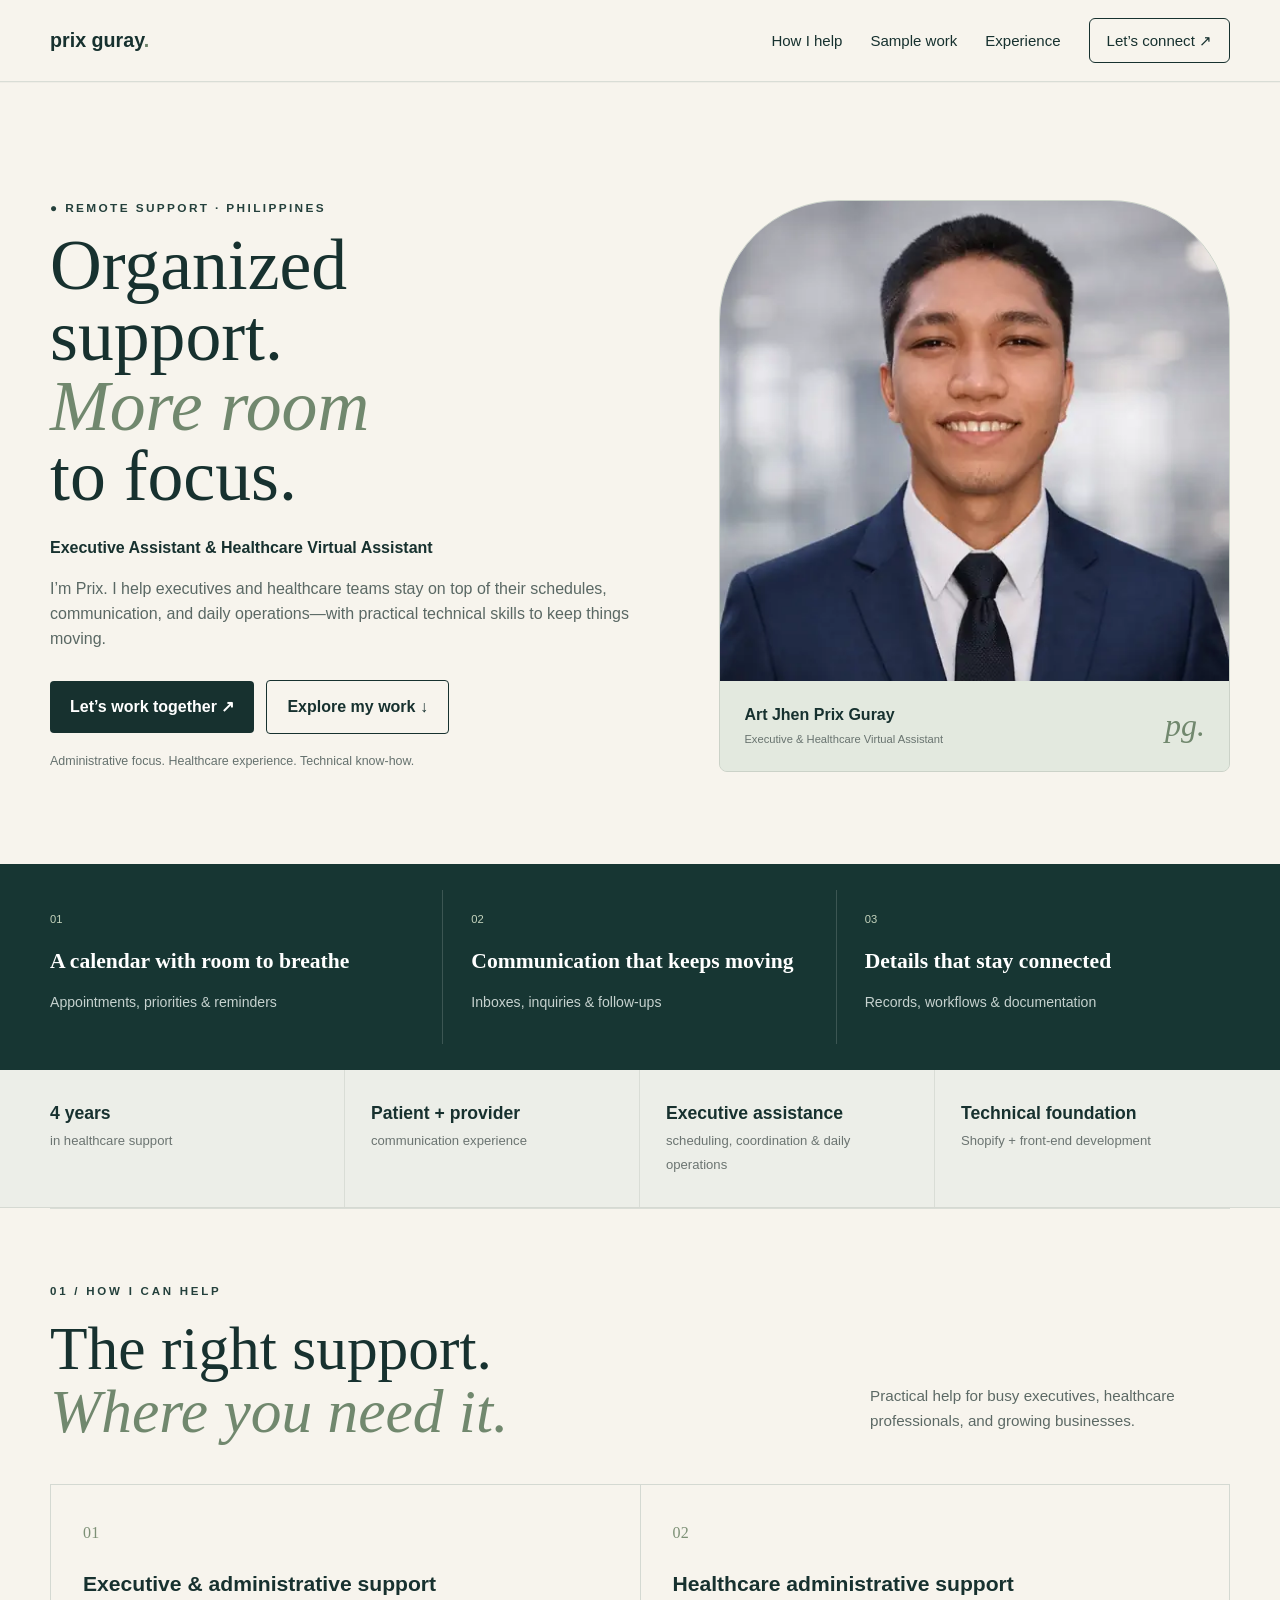
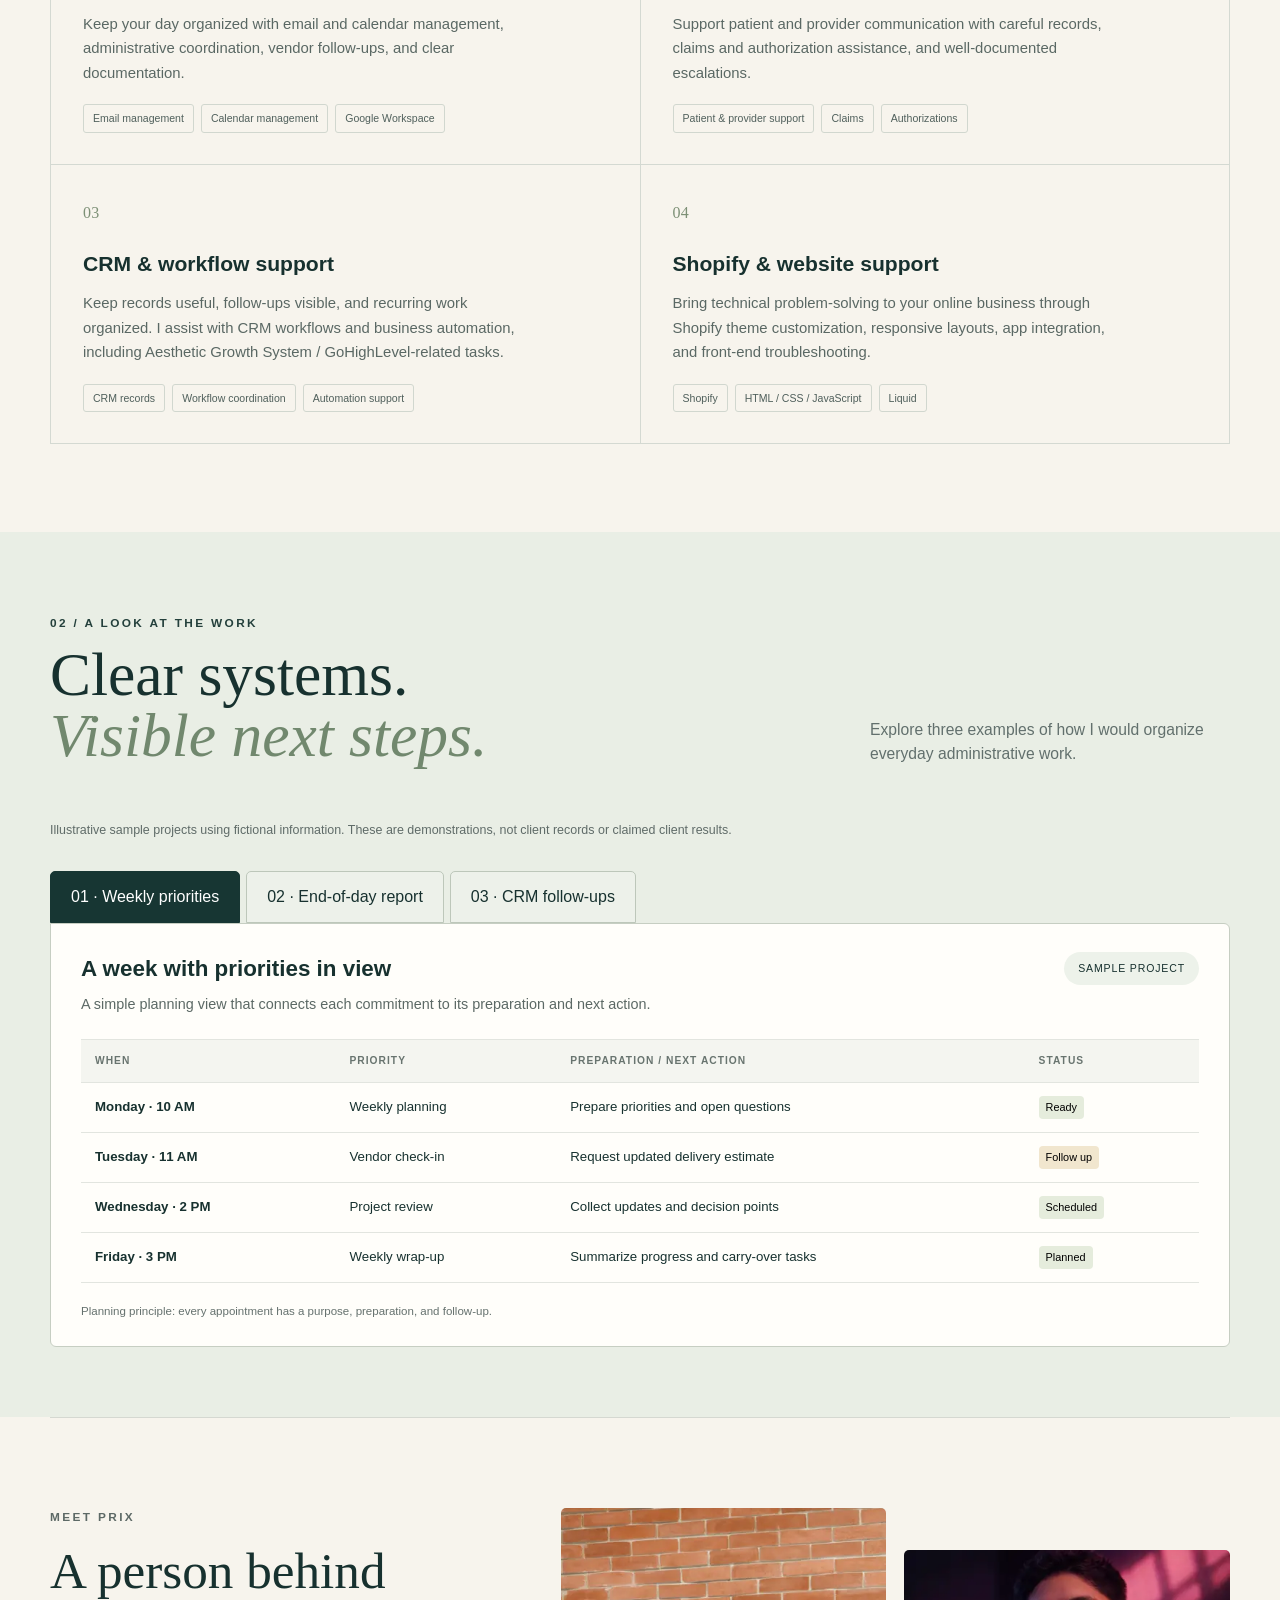
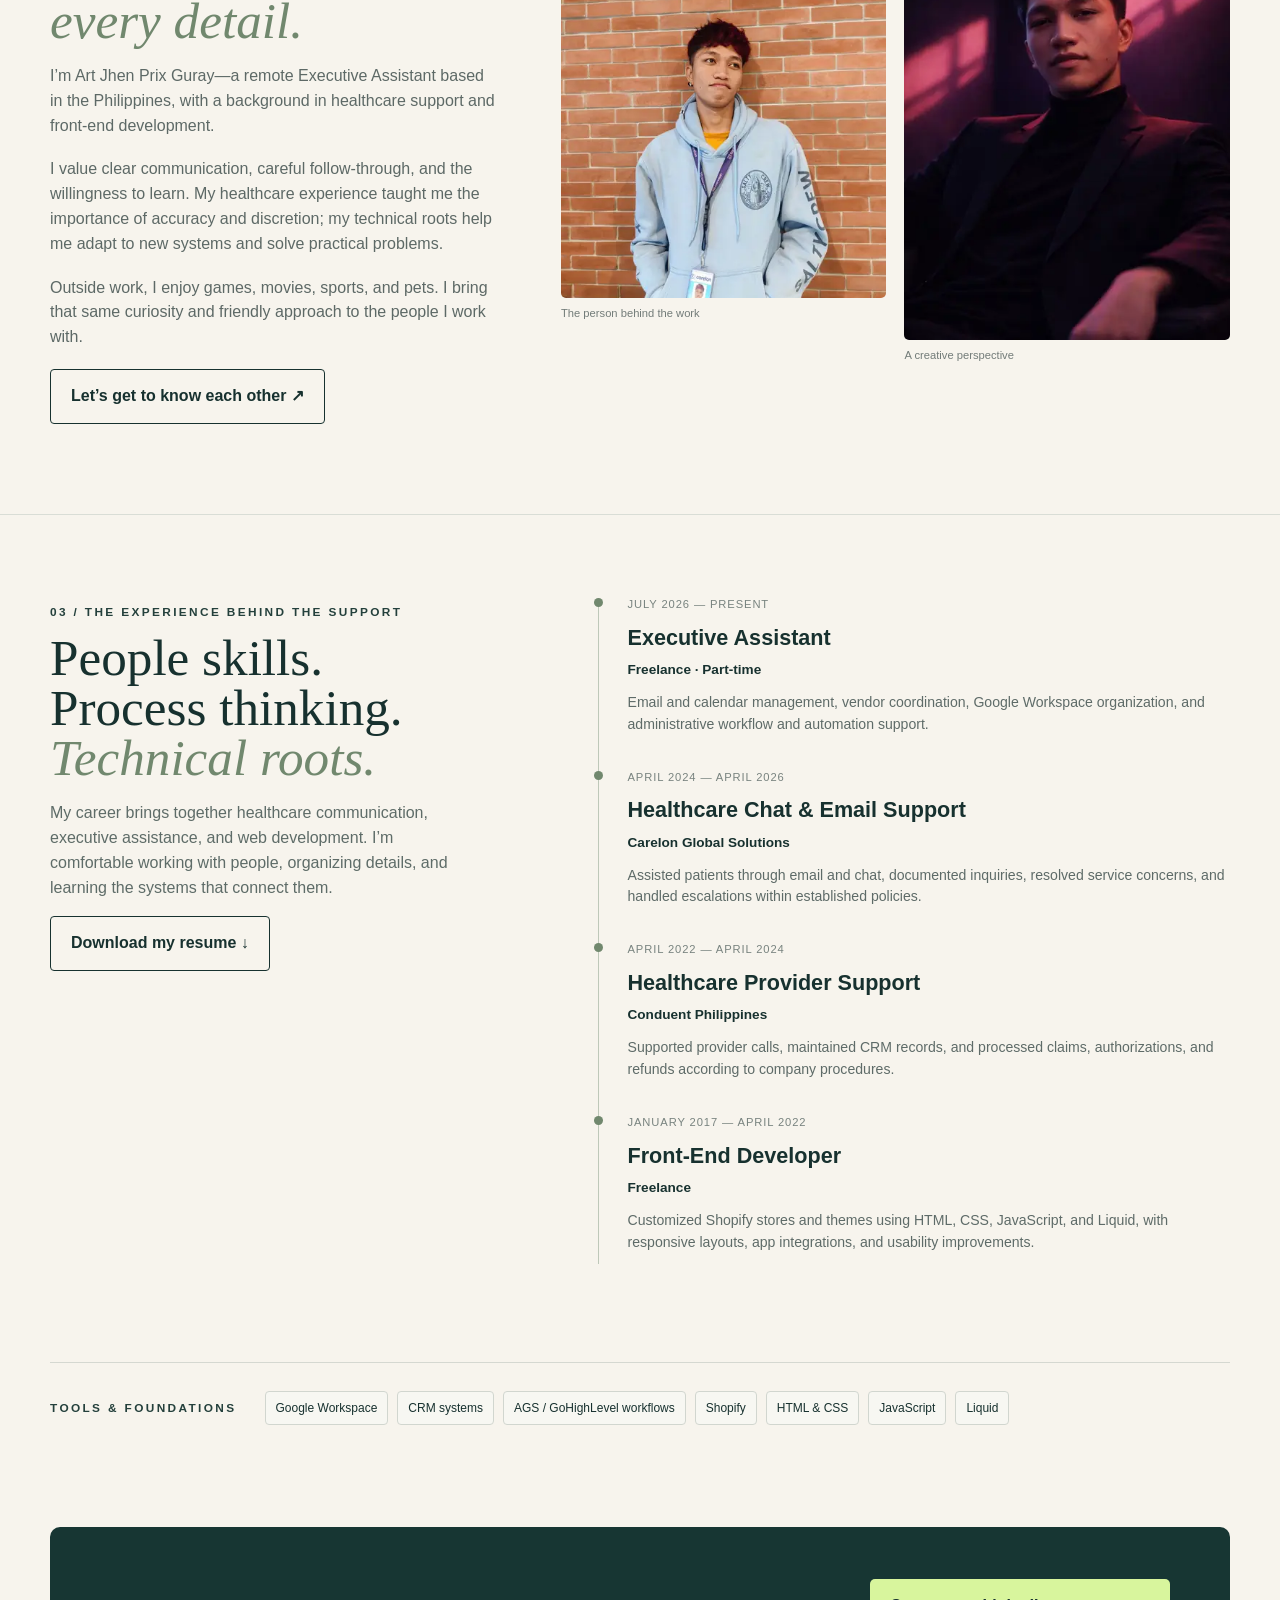
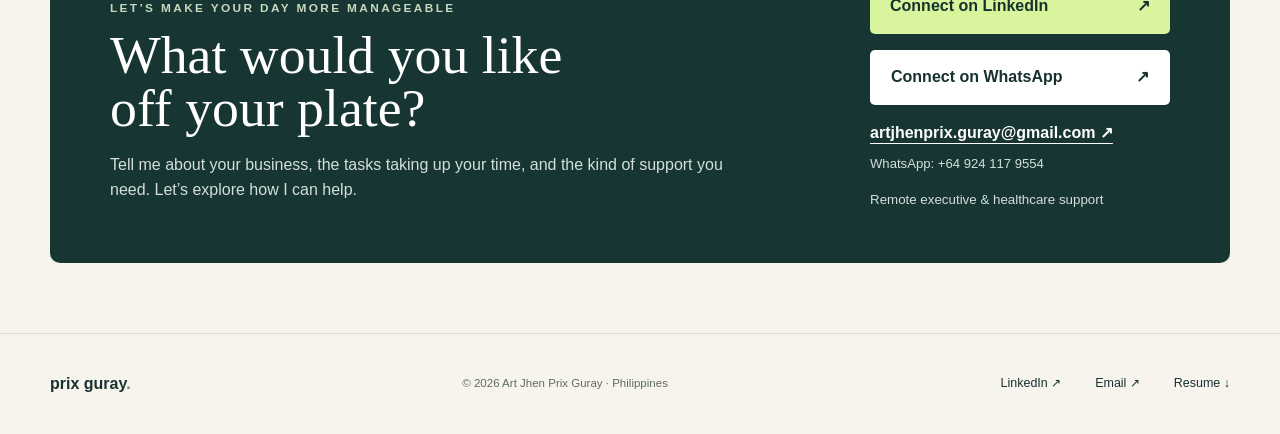
==== index.html @ cdbf48dc "Add WhatsApp contact option" ====
<!doctype html>
<html lang="en">
<head>
<meta charset="utf-8">
<meta name="viewport" content="width=device-width,initial-scale=1">
<title>Art Jhen Prix Guray | Executive Assistant & Healthcare Virtual Assistant</title>
<meta name="description" content="Portfolio of Art Jhen Prix Guray, Executive Assistant and Healthcare Virtual Assistant specializing in administrative support, healthcare operations, CRM workflows, Shopify, and technical support.">
<meta name="keywords" content="Executive Assistant, Healthcare Virtual Assistant, Administrative Support, Healthcare Support, CRM, GoHighLevel, Shopify, Remote Assistant, Philippines">
<meta name="author" content="Art Jhen Prix Guray">
<link rel="icon" type="image/svg+xml" href="favicon.svg">
<link rel="stylesheet" href="styles.css">
</head>
<body>
<header class="site-header">
  <a class="brand" href="#top">prix guray<span>.</span></a>
  <nav>
    <a href="#services">How I help</a>
    <a href="#work">Sample work</a>
    <a href="#experience">Experience</a>
    <a class="nav-cta" href="#contact">Let’s connect ↗</a>
  </nav>
</header>

<main>
<section class="hero page-shell" id="top">
  <div class="hero-copy">
    <p class="eyebrow">● REMOTE SUPPORT · PHILIPPINES</p>
    <h1>Organized<br>support.<br><em>More room</em><br>to focus.</h1>
    <p class="role">Executive Assistant &amp; Healthcare Virtual Assistant</p>
    <p class="lead">I’m Prix. I help executives and healthcare teams stay on top of their schedules, communication, and daily operations—with practical technical skills to keep things moving.</p>
    <div class="actions">
      <a class="button dark" href="mailto:artjhenprix.guray@gmail.com">Let’s work together ↗</a>
      <a class="button outline-dark" href="#work">Explore my work ↓</a>
    </div>
    <p class="hero-note">Administrative focus. Healthcare experience. Technical know-how.</p>
  </div>
  <div class="hero-visual">
    <div class="hero-card">
      <img src="assets/profile-photo.webp?v=3" alt="Professional portrait of Art Jhen Prix Guray">
      <div class="hero-card-footer">
        <div><strong>Art Jhen Prix Guray</strong><small>Executive &amp; Healthcare Virtual Assistant</small></div>
        <b>pg.</b>
      </div>
    </div>
  </div>
</section>

<section class="promise-wrap">
  <div class="promise-row page-shell compact-shell">
    <article><span>01</span><h2>A calendar with room to breathe</h2><p>Appointments, priorities &amp; reminders</p></article>
    <article><span>02</span><h2>Communication that keeps moving</h2><p>Inboxes, inquiries &amp; follow-ups</p></article>
    <article><span>03</span><h2>Details that stay connected</h2><p>Records, workflows &amp; documentation</p></article>
  </div>
</section>

<section class="stats-wrap">
  <div class="stats page-shell compact-shell">
    <div><strong>4 years</strong><span>in healthcare support</span></div>
    <div><strong>Patient + provider</strong><span>communication experience</span></div>
    <div><strong>Executive assistance</strong><span>scheduling, coordination &amp; daily operations</span></div>
    <div><strong>Technical foundation</strong><span>Shopify + front-end development</span></div>
  </div>
</section>

<section class="section page-shell" id="services">
  <div class="section-heading"><p>01 / HOW I CAN HELP</p><h2>The right support.<br><em>Where you need it.</em></h2><p>Practical help for busy executives, healthcare professionals, and growing businesses.</p></div>
  <div class="service-grid">
    <article><b>01</b><h3>Executive &amp; administrative support</h3><p>Keep your day organized with email and calendar management, administrative coordination, vendor follow-ups, and clear documentation.</p><div class="chips"><span>Email management</span><span>Calendar management</span><span>Google Workspace</span></div></article>
    <article><b>02</b><h3>Healthcare administrative support</h3><p>Support patient and provider communication with careful records, claims and authorization assistance, and well-documented escalations.</p><div class="chips"><span>Patient &amp; provider support</span><span>Claims</span><span>Authorizations</span></div></article>
    <article><b>03</b><h3>CRM &amp; workflow support</h3><p>Keep records useful, follow-ups visible, and recurring work organized. I assist with CRM workflows and business automation, including Aesthetic Growth System / GoHighLevel-related tasks.</p><div class="chips"><span>CRM records</span><span>Workflow coordination</span><span>Automation support</span></div></article>
    <article><b>04</b><h3>Shopify &amp; website support</h3><p>Bring technical problem-solving to your online business through Shopify theme customization, responsive layouts, app integration, and front-end troubleshooting.</p><div class="chips"><span>Shopify</span><span>HTML / CSS / JavaScript</span><span>Liquid</span></div></article>
  </div>
</section>

<section class="work-wrap" id="work">
  <div class="section work-section page-shell">
    <div class="work-intro">
      <div class="section-heading work-heading"><p>02 / A LOOK AT THE WORK</p><h2>Clear systems.<br><em>Visible next steps.</em></h2></div>
      <p class="work-sidecopy">Explore three examples of how I would organize everyday administrative work.</p>
    </div>
    <p class="sample-disclaimer">Illustrative sample projects using fictional information. These are demonstrations, not client records or claimed client results.</p>

    <div class="work-tabs" role="tablist" aria-label="Sample work examples">
      <button class="work-tab active" role="tab" aria-selected="true" aria-controls="panel-weekly" id="tab-weekly" data-tab="weekly">01 · Weekly priorities</button>
      <button class="work-tab" role="tab" aria-selected="false" aria-controls="panel-eod" id="tab-eod" data-tab="eod">02 · End-of-day report</button>
      <button class="work-tab" role="tab" aria-selected="false" aria-controls="panel-crm" id="tab-crm" data-tab="crm">03 · CRM follow-ups</button>
    </div>

    <div class="work-panels">
      <article class="work-panel active" id="panel-weekly" role="tabpanel" aria-labelledby="tab-weekly" data-panel="weekly">
        <div class="panel-head"><div><h3>A week with priorities in view</h3><p>A simple planning view that connects each commitment to its preparation and next action.</p></div><span class="sample-badge">SAMPLE PROJECT</span></div>
        <div class="data-table">
          <div class="data-row data-head"><span>WHEN</span><span>PRIORITY</span><span>PREPARATION / NEXT ACTION</span><span>STATUS</span></div>
          <div class="data-row"><span><strong>Monday · 10 AM</strong></span><span>Weekly planning</span><span>Prepare priorities and open questions</span><span><mark class="status green">Ready</mark></span></div>
          <div class="data-row"><span><strong>Tuesday · 11 AM</strong></span><span>Vendor check-in</span><span>Request updated delivery estimate</span><span><mark class="status sand">Follow up</mark></span></div>
          <div class="data-row"><span><strong>Wednesday · 2 PM</strong></span><span>Project review</span><span>Collect updates and decision points</span><span><mark class="status green">Scheduled</mark></span></div>
          <div class="data-row"><span><strong>Friday · 3 PM</strong></span><span>Weekly wrap-up</span><span>Summarize progress and carry-over tasks</span><span><mark class="status green">Planned</mark></span></div>
        </div>
        <p class="principle">Planning principle: every appointment has a purpose, preparation, and follow-up.</p>
      </article>

      <article class="work-panel" id="panel-eod" role="tabpanel" aria-labelledby="tab-eod" data-panel="eod" hidden>
        <div class="panel-head"><div><h3>An update you can act on</h3><p>A concise daily report that separates completed work, blockers, and next priorities.</p></div><span class="sample-badge">SAMPLE PROJECT</span></div>
        <div class="eod-grid">
          <div><h4>Completed today</h4><p>Organized the shared inbox.<br>Updated meeting notes.<br>Confirmed tomorrow’s calendar.</p></div>
          <div><h4>Needs your input</h4><p>Vendor quote is ready for review. Please confirm whether to proceed before I schedule the next step.</p></div>
          <div><h4>Next work session</h4><p>Follow up on pending replies.<br>Update the task tracker.<br>Prepare the weekly summary.</p></div>
        </div>
        <p class="principle">Reporting principle: make the decision needed easy to find.</p>
      </article>

      <article class="work-panel" id="panel-crm" role="tabpanel" aria-labelledby="tab-crm" data-panel="crm" hidden>
        <div class="panel-head"><div><h3>Every lead has a next action</h3><p>A platform-neutral CRM example showing how stages and due dates make follow-ups easier to manage.</p></div><span class="sample-badge">SAMPLE PROJECT</span></div>
        <div class="data-table crm-table">
          <div class="data-row data-head"><span>FICTIONAL LEAD</span><span>STAGE</span><span>NEXT ACTION</span><span>DUE</span></div>
          <div class="data-row"><span><strong>Example business A</strong></span><span>New inquiry</span><span>Review request and prepare a reply</span><span>Today</span></div>
          <div class="data-row"><span><strong>Example business B</strong></span><span>Awaiting response</span><span>Send an approved follow-up</span><span>Tomorrow</span></div>
          <div class="data-row"><span><strong>Example business C</strong></span><span>Meeting booked</span><span>Confirm details and prepare notes</span><span>Before meeting</span></div>
          <div class="data-row"><span><strong>Example business D</strong></span><span>Closed</span><span>Record outcome and close task</span><span>Complete</span></div>
        </div>
        <p class="principle">Workflow principle: track a stage, a next action, and a due date.</p>
      </article>
    </div>
  </div>
</section>

<section class="section meet-prix page-shell" id="about">
  <div class="meet-copy">
    <p class="eyebrow">MEET PRIX</p>
    <h2>A person behind<br><em>every detail.</em></h2>
    <p>I’m Art Jhen Prix Guray—a remote Executive Assistant based in the Philippines, with a background in healthcare support and front-end development.</p>
    <p>I value clear communication, careful follow-through, and the willingness to learn. My healthcare experience taught me the importance of accuracy and discretion; my technical roots help me adapt to new systems and solve practical problems.</p>
    <p>Outside work, I enjoy games, movies, sports, and pets. I bring that same curiosity and friendly approach to the people I work with.</p>
    <a class="button outline-dark" href="#contact">Let’s get to know each other ↗</a>
  </div>
  <div class="meet-gallery">
    <figure class="meet-photo meet-photo-a"><img src="assets/meet-casual.webp?v=3" alt="Art Jhen Prix Guray in a light blue hoodie by a brick wall"><figcaption>The person behind the work</figcaption></figure>
    <figure class="meet-photo meet-photo-b"><img src="assets/meet-dark.webp?v=3" alt="Art Jhen Prix Guray in a dark suit with dramatic lighting"><figcaption>A creative perspective</figcaption></figure>
  </div>
</section>

<section class="experience-wrap" id="experience">
  <div class="experience-layout page-shell">
    <div class="experience-intro">
      <p class="eyebrow">03 / THE EXPERIENCE BEHIND THE SUPPORT</p>
      <h2>People skills.<br>Process thinking.<br><em>Technical roots.</em></h2>
      <p>My career brings together healthcare communication, executive assistance, and web development. I’m comfortable working with people, organizing details, and learning the systems that connect them.</p>
      <a class="button outline-dark" href="resume.html">Download my resume ↓</a>
    </div>
    <div class="experience-timeline">
      <article><span class="timeline-dot"></span><time>JULY 2026 — PRESENT</time><h3>Executive Assistant</h3><b>Freelance · Part-time</b><p>Email and calendar management, vendor coordination, Google Workspace organization, and administrative workflow and automation support.</p></article>
      <article><span class="timeline-dot"></span><time>APRIL 2024 — APRIL 2026</time><h3>Healthcare Chat &amp; Email Support</h3><b>Carelon Global Solutions</b><p>Assisted patients through email and chat, documented inquiries, resolved service concerns, and handled escalations within established policies.</p></article>
      <article><span class="timeline-dot"></span><time>APRIL 2022 — APRIL 2024</time><h3>Healthcare Provider Support</h3><b>Conduent Philippines</b><p>Supported provider calls, maintained CRM records, and processed claims, authorizations, and refunds according to company procedures.</p></article>
      <article><span class="timeline-dot"></span><time>JANUARY 2017 — APRIL 2022</time><h3>Front-End Developer</h3><b>Freelance</b><p>Customized Shopify stores and themes using HTML, CSS, JavaScript, and Liquid, with responsive layouts, app integrations, and usability improvements.</p></article>
    </div>
    <div class="tool-strip">
      <p class="eyebrow">TOOLS &amp; FOUNDATIONS</p>
      <div class="tool-pills"><span>Google Workspace</span><span>CRM systems</span><span>AGS / GoHighLevel workflows</span><span>Shopify</span><span>HTML &amp; CSS</span><span>JavaScript</span><span>Liquid</span></div>
    </div>
  </div>
</section>

<section class="contact-section page-shell" id="contact">
  <div class="contact-card">
    <div class="contact-copy">
      <p class="eyebrow">LET’S MAKE YOUR DAY MORE MANAGEABLE</p>
      <h2>What would you like<br>off your plate?</h2>
      <p>Tell me about your business, the tasks taking up your time, and the kind of support you need. Let’s explore how I can help.</p>
    </div>
    <div class="contact-actions">
      <a class="linkedin-button" href="https://www.linkedin.com/in/prixguray/" target="_blank" rel="noopener">Connect on LinkedIn <span>↗</span></a>
      <a href="https://wa.me/649241179554?text=Hi%20Prix%2C%20I%20found%20your%20portfolio%20and%20would%20like%20to%20connect." target="_blank" rel="noopener" aria-label="Connect with Prix on WhatsApp" style="display:flex;justify-content:space-between;align-items:center;background:#fff;color:#17312f;text-decoration:none;padding:14px 20px;border:1px solid rgba(255,255,255,.72);border-radius:5px;font-weight:700;">Connect on WhatsApp <span>↗</span></a>
      <a class="contact-email" href="mailto:artjhenprix.guray@gmail.com">artjhenprix.guray@gmail.com ↗</a>
      <a href="https://wa.me/649241179554" target="_blank" rel="noopener" style="color:#d4dedb;text-decoration:none;font-size:.82rem;margin-top:-8px;">WhatsApp: +64 924 117 9554</a>
      <small>Remote executive &amp; healthcare support</small>
    </div>
  </div>
</section>
</main>

<footer class="footer-wrap">
  <div class="site-footer page-shell compact-shell">
    <a class="brand" href="#top">prix guray<span>.</span></a>
    <p>© 2026 Art Jhen Prix Guray · Philippines</p>
    <a href="https://www.linkedin.com/in/prixguray/" target="_blank" rel="noopener">LinkedIn ↗</a>
    <a href="mailto:artjhenprix.guray@gmail.com">Email ↗</a>
    <a href="resume.html">Resume ↓</a>
  </div>
</footer>

<script>
(function(){
  const tabs = document.querySelectorAll('.work-tab');
  const panels = document.querySelectorAll('.work-panel');
  tabs.forEach(tab => {
    tab.addEventListener('click', () => {
      const target = tab.dataset.tab;
      tabs.forEach(t => { t.classList.toggle('active', t === tab); t.setAttribute('aria-selected', t === tab ? 'true' : 'false'); });
      panels.forEach(panel => {
        const show = panel.dataset.panel === target;
        panel.classList.toggle('active', show);
        panel.hidden = !show;
      });
    });
  });
})();
</script>
</body>
</html>
---- styles.css ----
*{box-sizing:border-box}html{scroll-behavior:smooth}body{margin:0;font-family:Inter,Arial,sans-serif;color:#17312f;background:#f7f4ed;line-height:1.55}button,a{font:inherit}.page-shell{width:min(1180px,calc(100% - 48px));margin-inline:auto}.compact-shell{padding-inline:0}.site-header{position:sticky;top:0;z-index:20;display:flex;justify-content:space-between;align-items:center;width:100%;margin:0;padding:18px max(24px,calc((100% - 1180px)/2));background:rgba(247,244,237,.98);backdrop-filter:blur(10px);-webkit-backdrop-filter:blur(10px);border-bottom:1px solid #d9ddd6;box-shadow:0 1px 0 rgba(23,49,47,.03)}body:before{display:none!important;content:none!important}.brand{font-weight:800;font-size:1.23rem;text-decoration:none;color:#17312f}.brand span{color:#6c836a}.site-header nav{display:flex;gap:28px;align-items:center}.site-header nav a{color:#17312f;text-decoration:none;font-size:.94rem}.nav-cta{padding:10px 17px;border:1px solid #17312f;border-radius:6px}.hero{display:grid;grid-template-columns:1.08fr .92fr;gap:70px;align-items:center;padding:105px 0 80px}.eyebrow,.section-heading>p{font-size:.74rem;letter-spacing:.2em;font-weight:800;color:#24403c}.hero h1,.section-heading h2,.meet-copy h2,.experience-intro h2,.contact-card h2{font-family:Georgia,serif;font-weight:500;margin:.18em 0 .35em;line-height:.98}.hero h1{font-size:clamp(4rem,5.6vw,6.4rem)}.hero h1 em,.section-heading h2 em,.meet-copy h2 em,.experience-intro h2 em{font-weight:400;color:#71886e}.role{font-weight:700;font-size:1rem}.lead{max-width:600px;font-size:1rem;color:#5a6864}.actions{display:flex;gap:12px;align-items:center;margin:28px 0 18px}.button{display:inline-block;text-decoration:none;padding:14px 20px;border-radius:4px;font-weight:700}.button.dark{background:#17312f;color:#fff}.button.outline-dark{border:1px solid #17312f;color:#17312f;background:transparent}.hero-note{font-size:.78rem;color:#65716e}.hero-card{overflow:hidden;border:1px solid #cbd2c8;border-radius:120px 120px 8px 8px;background:#e3e9df}.hero-card img{display:block;width:100%;height:480px;object-fit:cover;object-position:center 34%;background:#d9dde0}.hero-card-footer{display:flex;justify-content:space-between;align-items:center;padding:20px 24px;background:#e3e9df}.hero-card-footer strong{display:block;font-size:1rem}.hero-card-footer small{display:block;font-size:.7rem;color:#68736f;margin-top:3px}.hero-card-footer b{font-family:Georgia,serif;font-style:italic;font-weight:500;font-size:2rem;color:#71886e}.promise-wrap{background:#173633}.promise-row{display:grid;grid-template-columns:repeat(3,1fr);color:#fff;padding-block:26px}.promise-row article{padding:16px 28px;border-right:1px solid rgba(255,255,255,.16)}.promise-row article:first-child{padding-left:0}.promise-row article:last-child{border-right:0}.promise-row span{font-size:.7rem;color:#c4d3bd}.promise-row h2{font-family:Georgia,serif;font-size:1.35rem;line-height:1.18}.promise-row p{color:#c6d2cf;font-size:.88rem}.stats-wrap{background:#eceee8;border-bottom:1px solid #d5d9d2}.stats{display:grid;grid-template-columns:repeat(4,1fr)}.stats div{padding:30px 26px;border-right:1px solid #d9ddd6}.stats div:first-child{padding-left:0}.stats div:last-child{border-right:0}.stats strong{display:block;font-size:1.1rem}.stats span{font-size:.82rem;color:#6b7471}.section{padding:90px 0}.section-heading{max-width:760px;margin-bottom:46px}.section-heading h2{font-size:clamp(3rem,4.7vw,5.4rem)}.section-heading>p:last-child{letter-spacing:0;font-size:.95rem;font-weight:400;color:#5d6966}.service-grid{display:grid;grid-template-columns:repeat(2,1fr);gap:18px}.service-grid article{background:#fbfaf6;border:1px solid #dadfd6;padding:30px;min-height:280px}.service-grid article>b{color:#71886e}.service-grid h3{font-family:Georgia,serif;font-size:1.65rem;line-height:1.2}.chips{display:flex;gap:8px;flex-wrap:wrap}.chips span,.tool-pills span{border:1px solid #d1d6cf;border-radius:4px;padding:7px 10px;font-size:.75rem;background:#f7f7f2}.work-wrap{background:#e9eee5}.work-section{padding:70px 0}.work-intro{display:grid;grid-template-columns:1fr 360px;gap:60px;align-items:end}.work-heading{margin:0}.work-heading h2{font-size:clamp(3.2rem,4.8vw,5.2rem)}.work-sidecopy{color:#62706d;font-size:.98rem;margin-bottom:20px}.sample-disclaimer{font-size:.78rem;color:#5f6b68;margin:35px 0 30px}.work-tabs{display:flex;align-items:flex-end;gap:6px}.work-tab{border:1px solid #bdc7ba;background:#edf1ea;color:#17312f;padding:13px 20px;border-radius:5px 5px 0 0;cursor:pointer}.work-tab.active{background:#173633;color:#fff;border-color:#173633}.work-panel{background:#fffefa;border:1px solid #c6cec2;border-radius:0 6px 6px 6px;padding:28px 30px 26px}.work-panel[hidden]{display:none}.panel-head{display:flex;justify-content:space-between;gap:30px;align-items:flex-start;margin-bottom:24px}.panel-head h3{font-size:1.4rem;margin:0 0 6px}.panel-head p{margin:0;color:#5c6965;font-size:.9rem}.sample-badge{white-space:nowrap;background:#edf2ea;border-radius:999px;padding:8px 14px;font-size:.66rem;letter-spacing:.08em}.data-table{border-top:1px solid #e2e5df}.data-row{display:grid;grid-template-columns:1.05fr .9fr 2fr .65fr;gap:18px;padding:13px 14px;border-bottom:1px solid #e2e5df;align-items:center;font-size:.83rem}.data-head{background:#f4f5f0;font-size:.64rem;font-weight:700;letter-spacing:.1em;color:#68746f}.status{display:inline-block;border:0;border-radius:4px;padding:3px 7px;font-size:.68rem}.status.green{background:#e5ecdc}.status.sand{background:#f1e6ce}.principle{font-size:.72rem;color:#65716e;margin:20px 0 0}.eod-grid{display:grid;grid-template-columns:repeat(3,1fr);gap:18px}.eod-grid>div{background:#f5f5f0;padding:22px}.eod-grid h4{margin:0 0 10px;font-size:.9rem}.eod-grid p{margin:0;color:#5c6965;font-size:.85rem}.meet-prix{display:grid;grid-template-columns:.9fr 1.35fr;gap:65px;align-items:start;border-top:1px solid #d5d8d1}.meet-copy{max-width:470px}.meet-copy h2{font-size:clamp(2.8rem,4vw,4.5rem)}.meet-copy p{color:#5d6966;margin:0 0 19px}.meet-gallery{display:grid;grid-template-columns:1fr 1fr;gap:18px;align-items:start}.meet-photo{margin:0}.meet-photo img{display:block;width:100%;height:390px;object-fit:cover;border-radius:5px}.meet-photo-a img{object-position:center 42%}.meet-photo-b{margin-top:42px}.meet-photo-b img{object-position:center 35%}.meet-photo figcaption{font-size:.7rem;color:#737c79;margin-top:7px}.experience-wrap{border-top:1px solid #d9ddd6}.experience-layout{display:grid;grid-template-columns:.85fr 1.15fr;gap:80px;padding:76px 0 0}.experience-intro{padding-bottom:45px}.experience-intro h2{font-size:clamp(3rem,4vw,4.6rem)}.experience-intro>p:not(.eyebrow){max-width:420px;color:#5e6c68}.experience-timeline{position:relative;padding-left:30px}.experience-timeline:before{content:"";position:absolute;left:0;top:8px;bottom:18px;width:1px;background:#bec8b9}.experience-timeline article{position:relative;padding:0 0 28px}.timeline-dot{position:absolute;left:-34px;top:7px;width:9px;height:9px;border-radius:50%;background:#71886e}.experience-timeline time{font-size:.7rem;letter-spacing:.08em;color:#78837f}.experience-timeline h3{font-size:1.35rem;margin:5px 0 3px}.experience-timeline b{font-size:.85rem}.experience-timeline p{color:#5e6b68;font-size:.88rem;margin:10px 0 0}.tool-strip{grid-column:1/-1;border-top:1px solid #d5d8d1;padding:28px 0 32px;display:flex;gap:28px;align-items:center}.tool-strip .eyebrow{margin:0;white-space:nowrap}.tool-pills{display:flex;gap:9px;flex-wrap:wrap}.contact-section{padding:70px 0}.contact-card{background:#173633;color:#fff;border-radius:10px;padding:52px 60px;display:grid;grid-template-columns:1fr 300px;gap:70px;align-items:center}.contact-card .eyebrow{color:#c8d7bd}.contact-card h2{font-size:clamp(3rem,4.2vw,4.8rem);margin:.2em 0 .35em}.contact-copy>p:last-child{color:#d4dedb;max-width:640px;margin:0}.contact-actions{display:flex;flex-direction:column;align-items:stretch;gap:16px}.linkedin-button{display:flex;justify-content:space-between;align-items:center;background:#d8f59d;color:#17312f;text-decoration:none;padding:15px 20px;border-radius:5px;font-weight:700}.contact-email{color:#fff;font-weight:700;text-underline-offset:5px}.contact-actions small{color:#d4dedb}.footer-wrap{border-top:1px solid #d9ddd6}.site-footer{display:grid;grid-template-columns:1.2fr 1.6fr repeat(3,auto);gap:34px;align-items:center;padding-block:30px}.site-footer a{color:#17312f;text-decoration:none;font-size:.78rem}.site-footer p{font-size:.72rem;color:#5f6a67}.site-footer .brand{font-size:1rem;font-weight:800}.site-footer .brand span{color:#71886e}

/* Services section — reference layout */
#services{border-top:1px solid #d9ddd6;padding-top:74px;padding-bottom:88px}
#services .section-heading{max-width:none;display:grid;grid-template-columns:minmax(0,1.25fr) minmax(280px,.75fr);column-gap:90px;row-gap:8px;align-items:end;margin-bottom:42px}
#services .section-heading>p:first-child{grid-column:1/-1;margin:0 0 8px;font-size:.72rem;letter-spacing:.24em}
#services .section-heading h2{grid-column:1;grid-row:2;margin:0;font-size:clamp(3.5rem,4.8vw,5.25rem);line-height:1.02}
#services .section-heading>p:last-child{grid-column:2;grid-row:2;margin:0 0 9px;max-width:360px;justify-self:end;line-height:1.65;font-size:.95rem;color:#5c6965}
#services .service-grid{display:grid;grid-template-columns:repeat(2,minmax(0,1fr));gap:0;border-top:1px solid #d4d9d2;border-left:1px solid #d4d9d2}
#services .service-grid article{background:transparent;border:0;border-right:1px solid #d4d9d2;border-bottom:1px solid #d4d9d2;padding:36px 32px 31px;min-height:264px;display:flex;flex-direction:column;align-items:flex-start}
#services .service-grid article>b{font-family:Georgia,serif;font-size:1rem;font-weight:500;color:#7d9076;letter-spacing:.02em}
#services .service-grid h3{font-family:Inter,Arial,sans-serif;font-size:1.32rem;font-weight:800;line-height:1.22;margin:25px 0 15px;color:#17312f}
#services .service-grid article>p{font-size:.93rem;line-height:1.65;color:#5a6864;max-width:455px;margin:0 0 19px}
#services .service-grid .chips{margin-top:auto;gap:7px}
#services .service-grid .chips span{background:transparent;border:1px solid #d1d7cf;border-radius:3px;padding:5px 9px;font-size:.66rem;color:#50605c}

@media(max-width:900px){.page-shell{width:min(100% - 32px,1180px)}.site-header{width:100%;padding-left:16px;padding-right:16px}.site-header nav a:not(.nav-cta){display:none}.hero{grid-template-columns:1fr;gap:40px;padding-top:85px}.hero-card img{height:460px}.promise-row,.stats,.service-grid,.meet-prix,.experience-layout,.work-intro,.contact-card{grid-template-columns:1fr}.promise-row article{border-right:0;border-bottom:1px solid rgba(255,255,255,.14);padding-left:0}.stats div{border-right:0;border-bottom:1px solid #d9ddd6;padding-left:0}.work-sidecopy{max-width:480px}.work-tabs{overflow-x:auto}.work-tab{white-space:nowrap}.data-row{grid-template-columns:1fr}.data-head{display:none}.data-row span:before{font-weight:700}.eod-grid{grid-template-columns:1fr}.meet-gallery{margin-top:28px}.experience-layout{gap:20px}.experience-timeline{padding-left:26px}.timeline-dot{left:-30px}.tool-strip{display:block}.tool-strip .eyebrow{margin-bottom:14px}.contact-card{gap:34px;padding:38px 28px}.site-footer{grid-template-columns:1fr 1fr;gap:16px}.site-footer p{grid-column:1/-1}.site-footer a{text-align:left}#services .section-heading{grid-template-columns:1fr;row-gap:12px}#services .section-heading>p:first-child,#services .section-heading h2,#services .section-heading>p:last-child{grid-column:1;grid-row:auto;justify-self:start}#services .section-heading>p:last-child{max-width:520px;margin-top:10px}#services .service-grid{grid-template-columns:1fr}#services .service-grid article{min-height:auto;padding:30px 26px}}
@media(max-width:600px){.hero h1{font-size:clamp(3.2rem,16vw,5rem)}.hero-card{border-radius:72px 72px 8px 8px}.hero-card img{height:420px}.hero-card-footer{padding:15px}.section,.work-section{padding:68px 0}.meet-gallery{gap:10px}.meet-photo img{height:270px}.meet-photo-b{margin-top:26px}.work-panel{padding:22px 16px}.panel-head{display:block}.sample-badge{display:inline-block;margin-top:14px}.contact-card h2{font-size:2.8rem}.site-footer{grid-template-columns:1fr}#services{padding-top:58px;padding-bottom:66px}#services .section-heading h2{font-size:clamp(3rem,14vw,4.3rem)}#services .service-grid article{padding:26px 22px}#services .service-grid h3{font-size:1.2rem}}
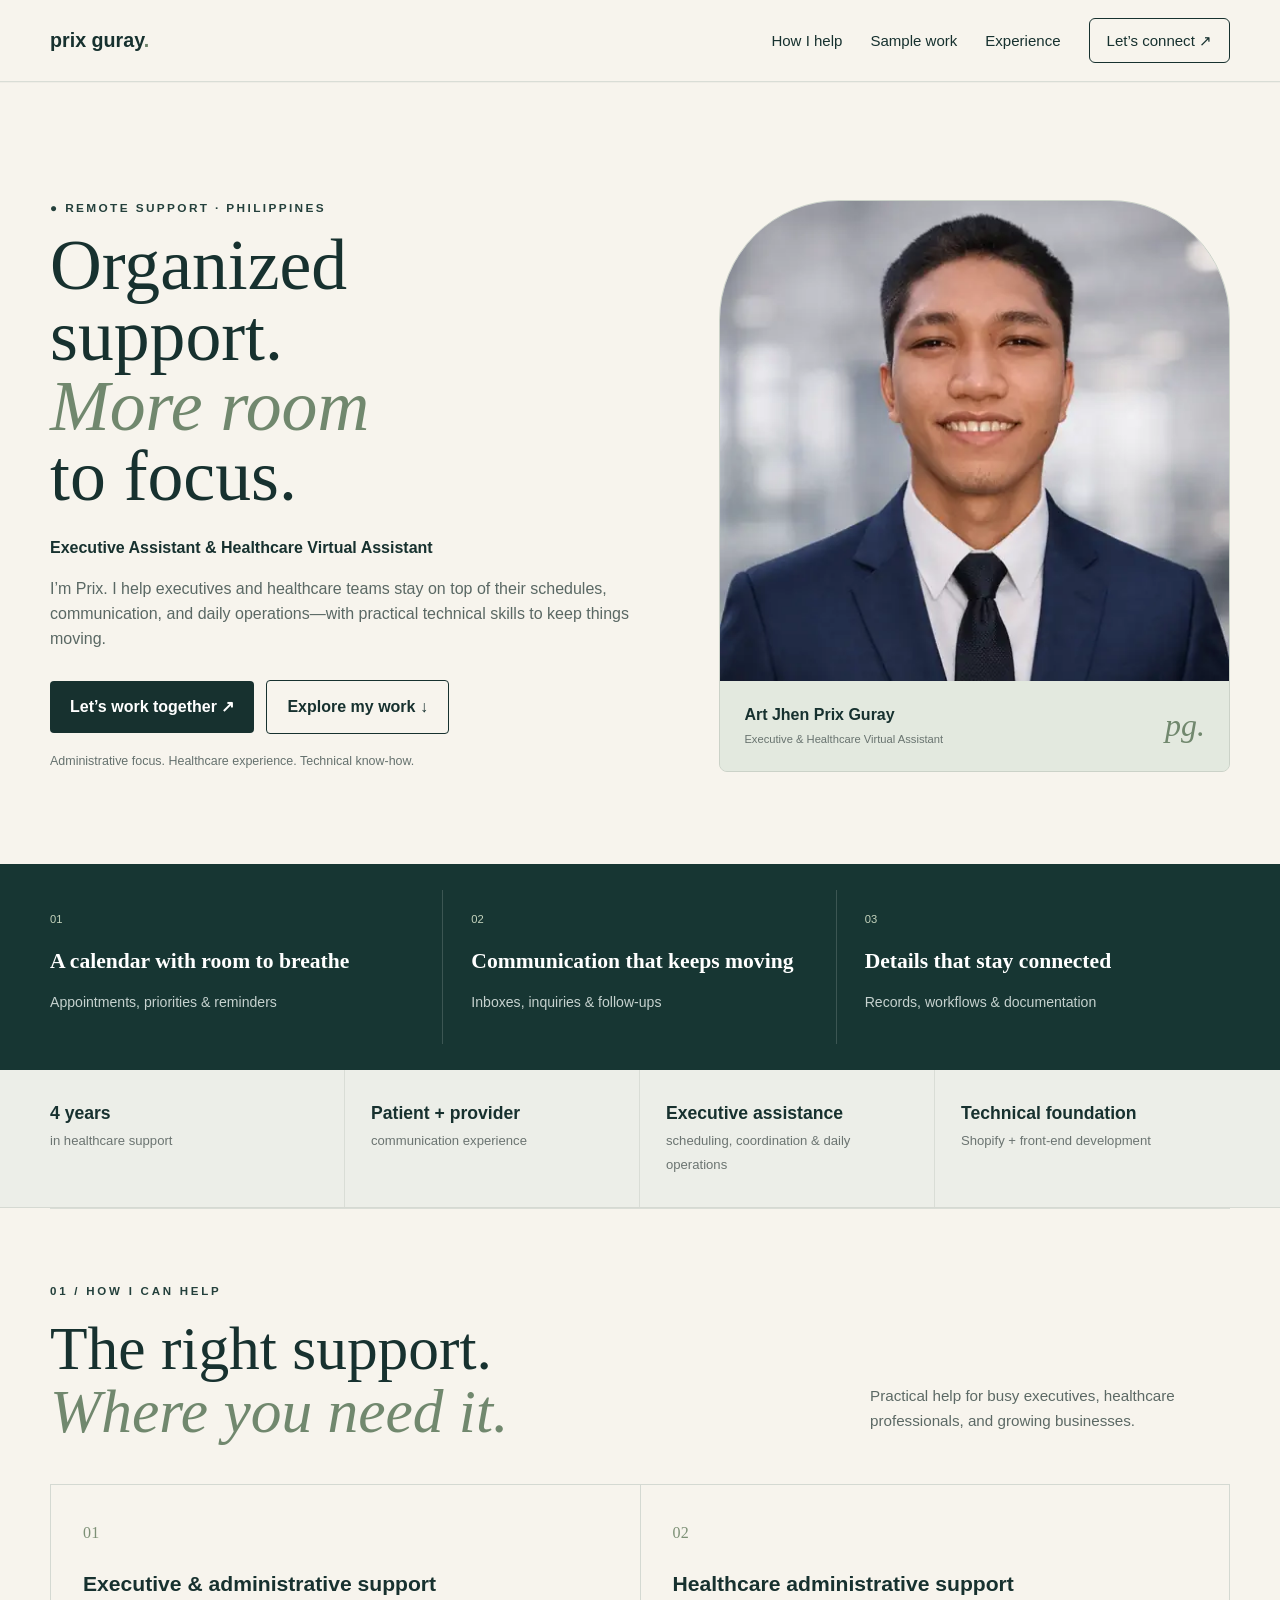
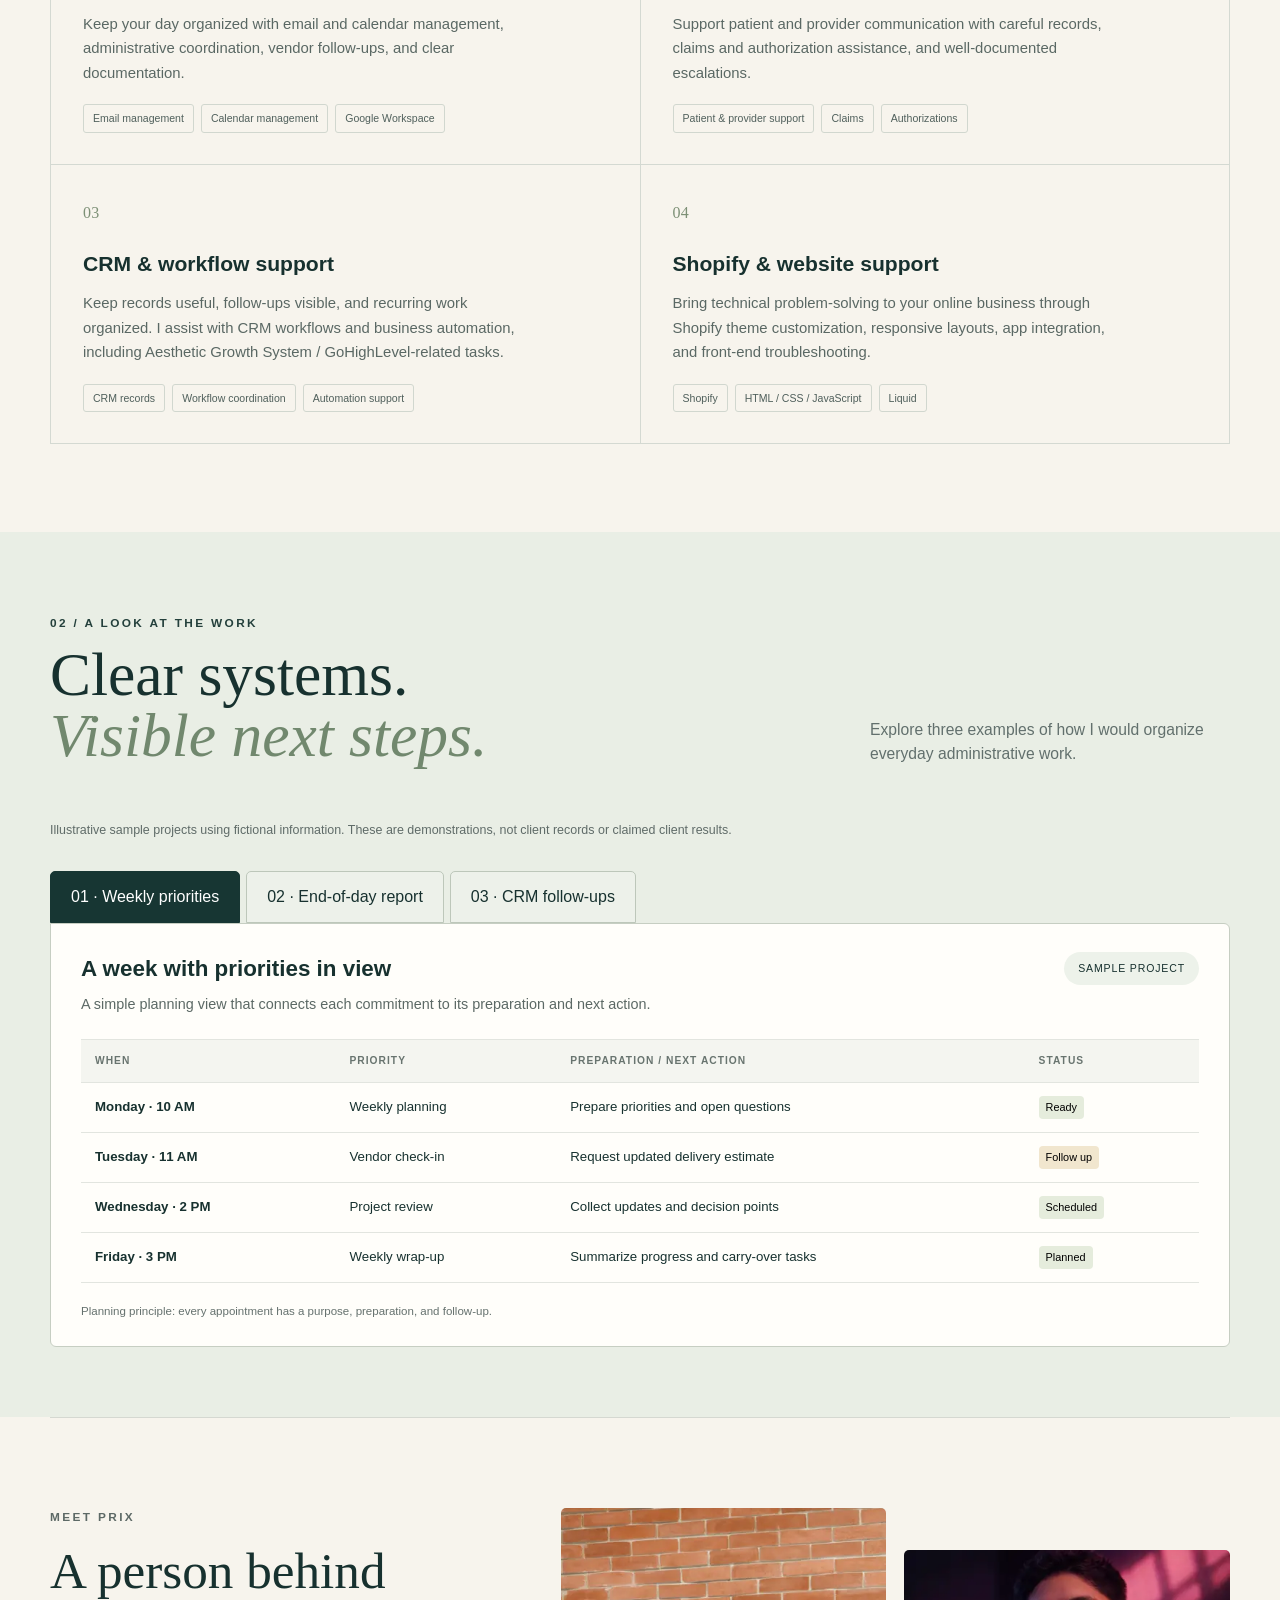
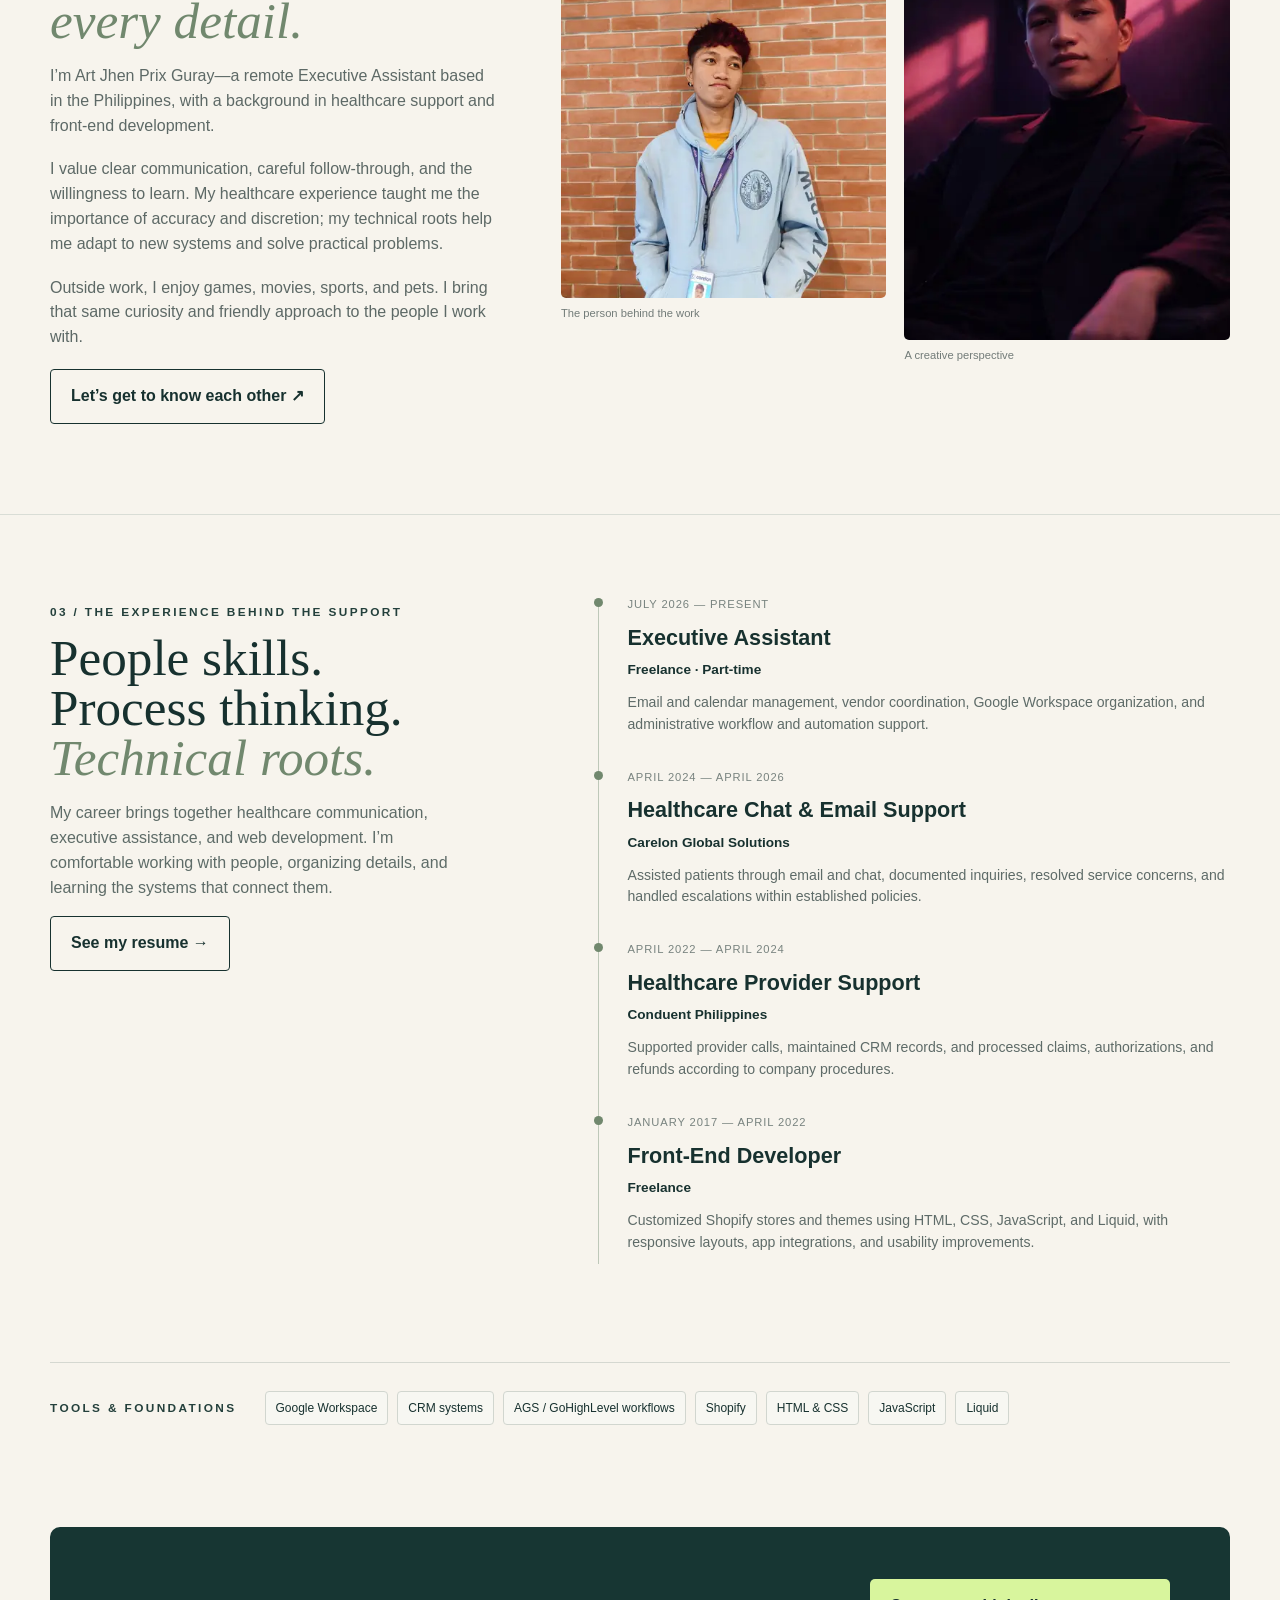
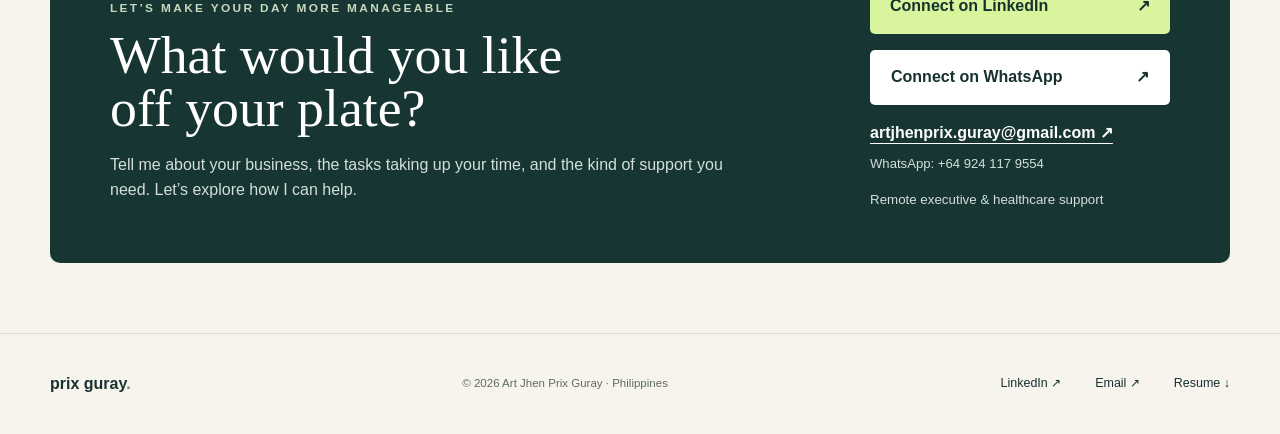
==== commit 26b7e22f: "Change resume CTA to See my resume" ====
--- a/index.html
+++ b/index.html
@@ -145,7 +145,7 @@
       <p class="eyebrow">03 / THE EXPERIENCE BEHIND THE SUPPORT</p>
       <h2>People skills.<br>Process thinking.<br><em>Technical roots.</em></h2>
       <p>My career brings together healthcare communication, executive assistance, and web development. I’m comfortable working with people, organizing details, and learning the systems that connect them.</p>
-      <a class="button outline-dark" href="resume.html">Download my resume ↓</a>
+      <a class="button outline-dark" href="resume.html">See my resume →</a>
     </div>
     <div class="experience-timeline">
       <article><span class="timeline-dot"></span><time>JULY 2026 — PRESENT</time><h3>Executive Assistant</h3><b>Freelance · Part-time</b><p>Email and calendar management, vendor coordination, Google Workspace organization, and administrative workflow and automation support.</p></article>
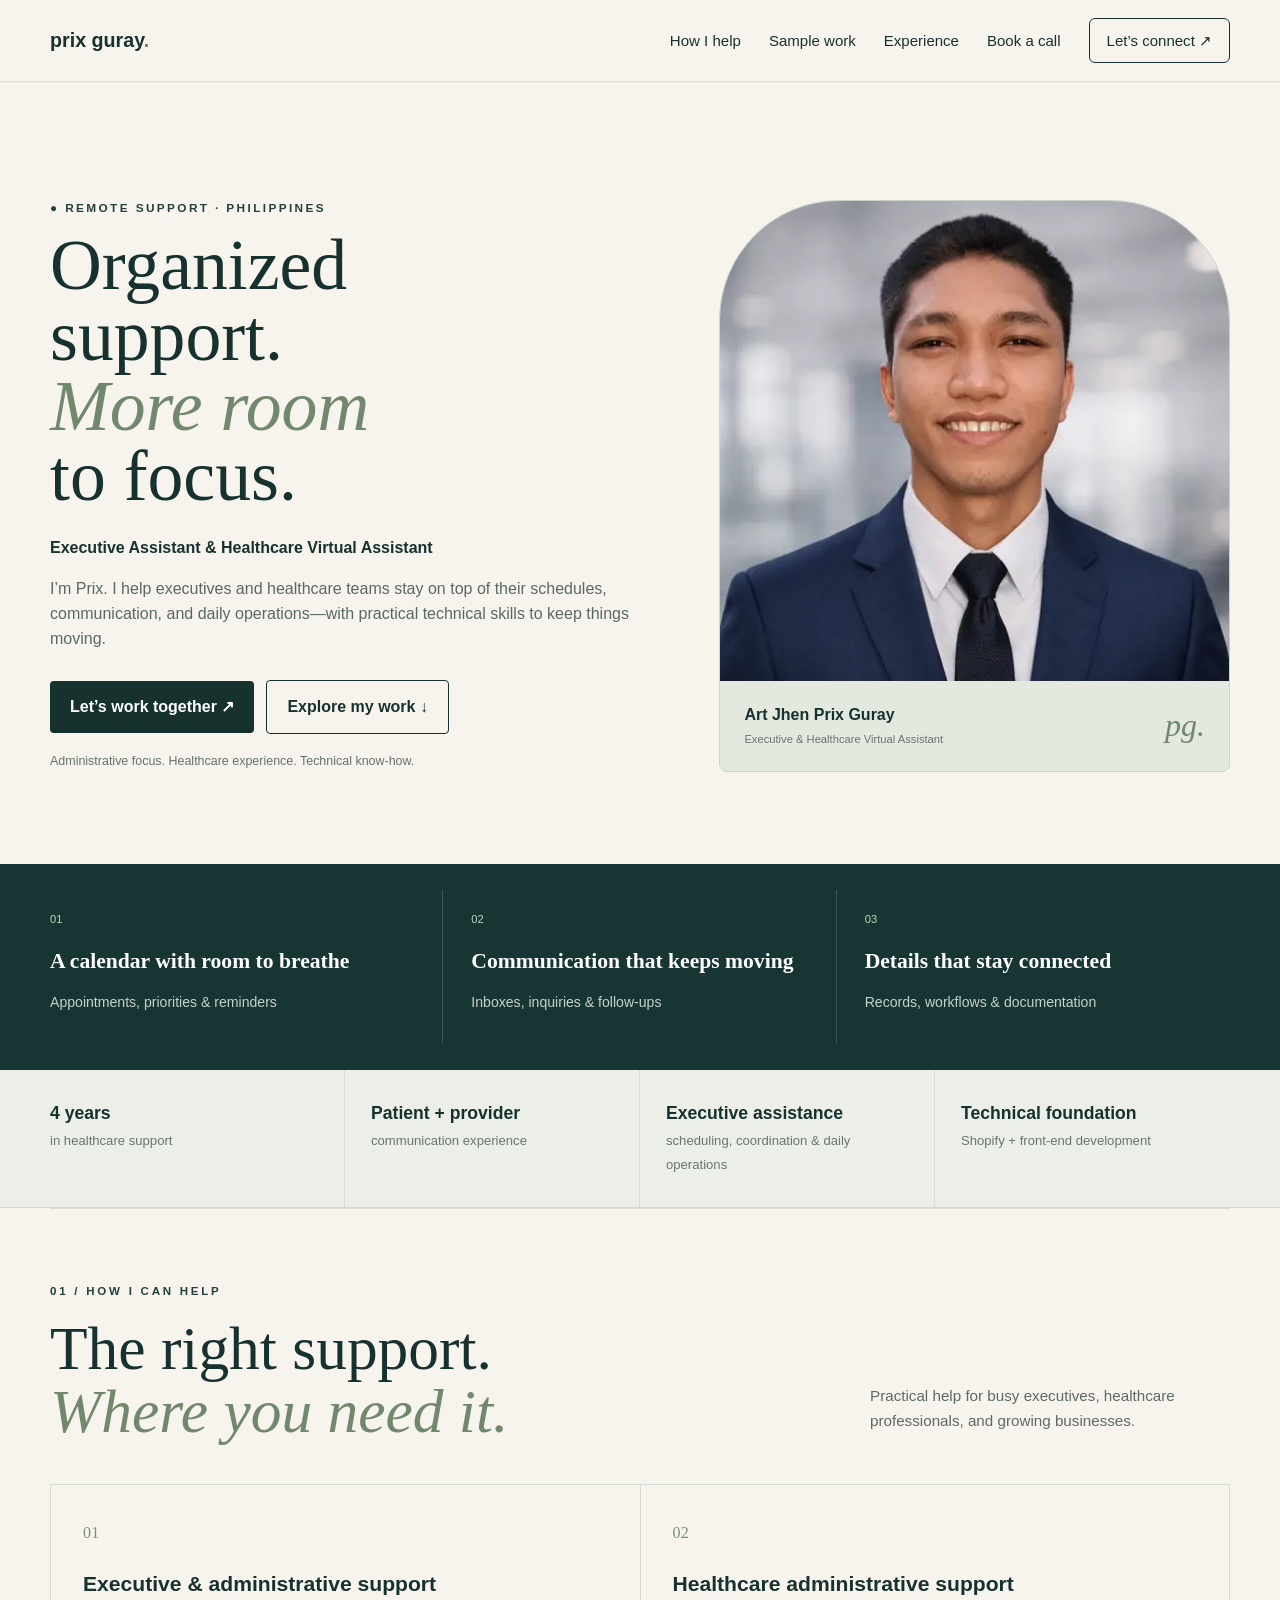
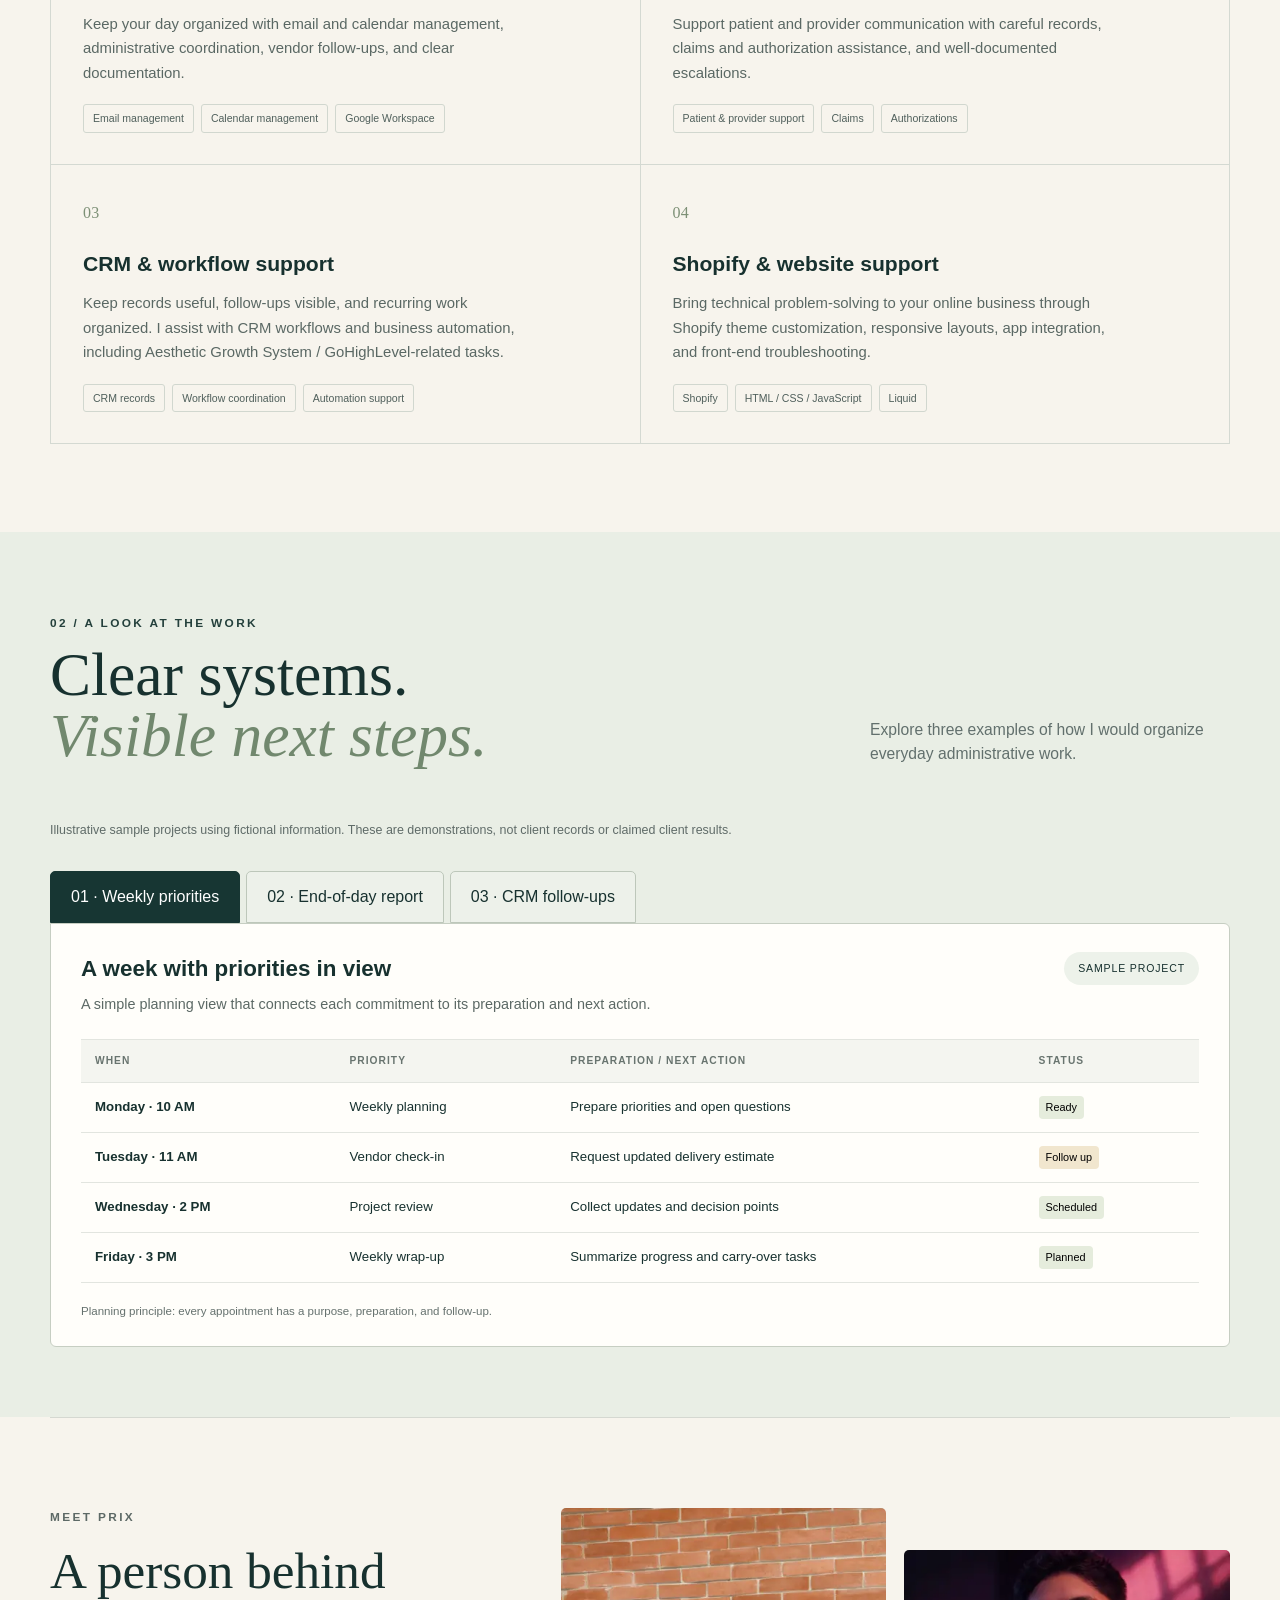
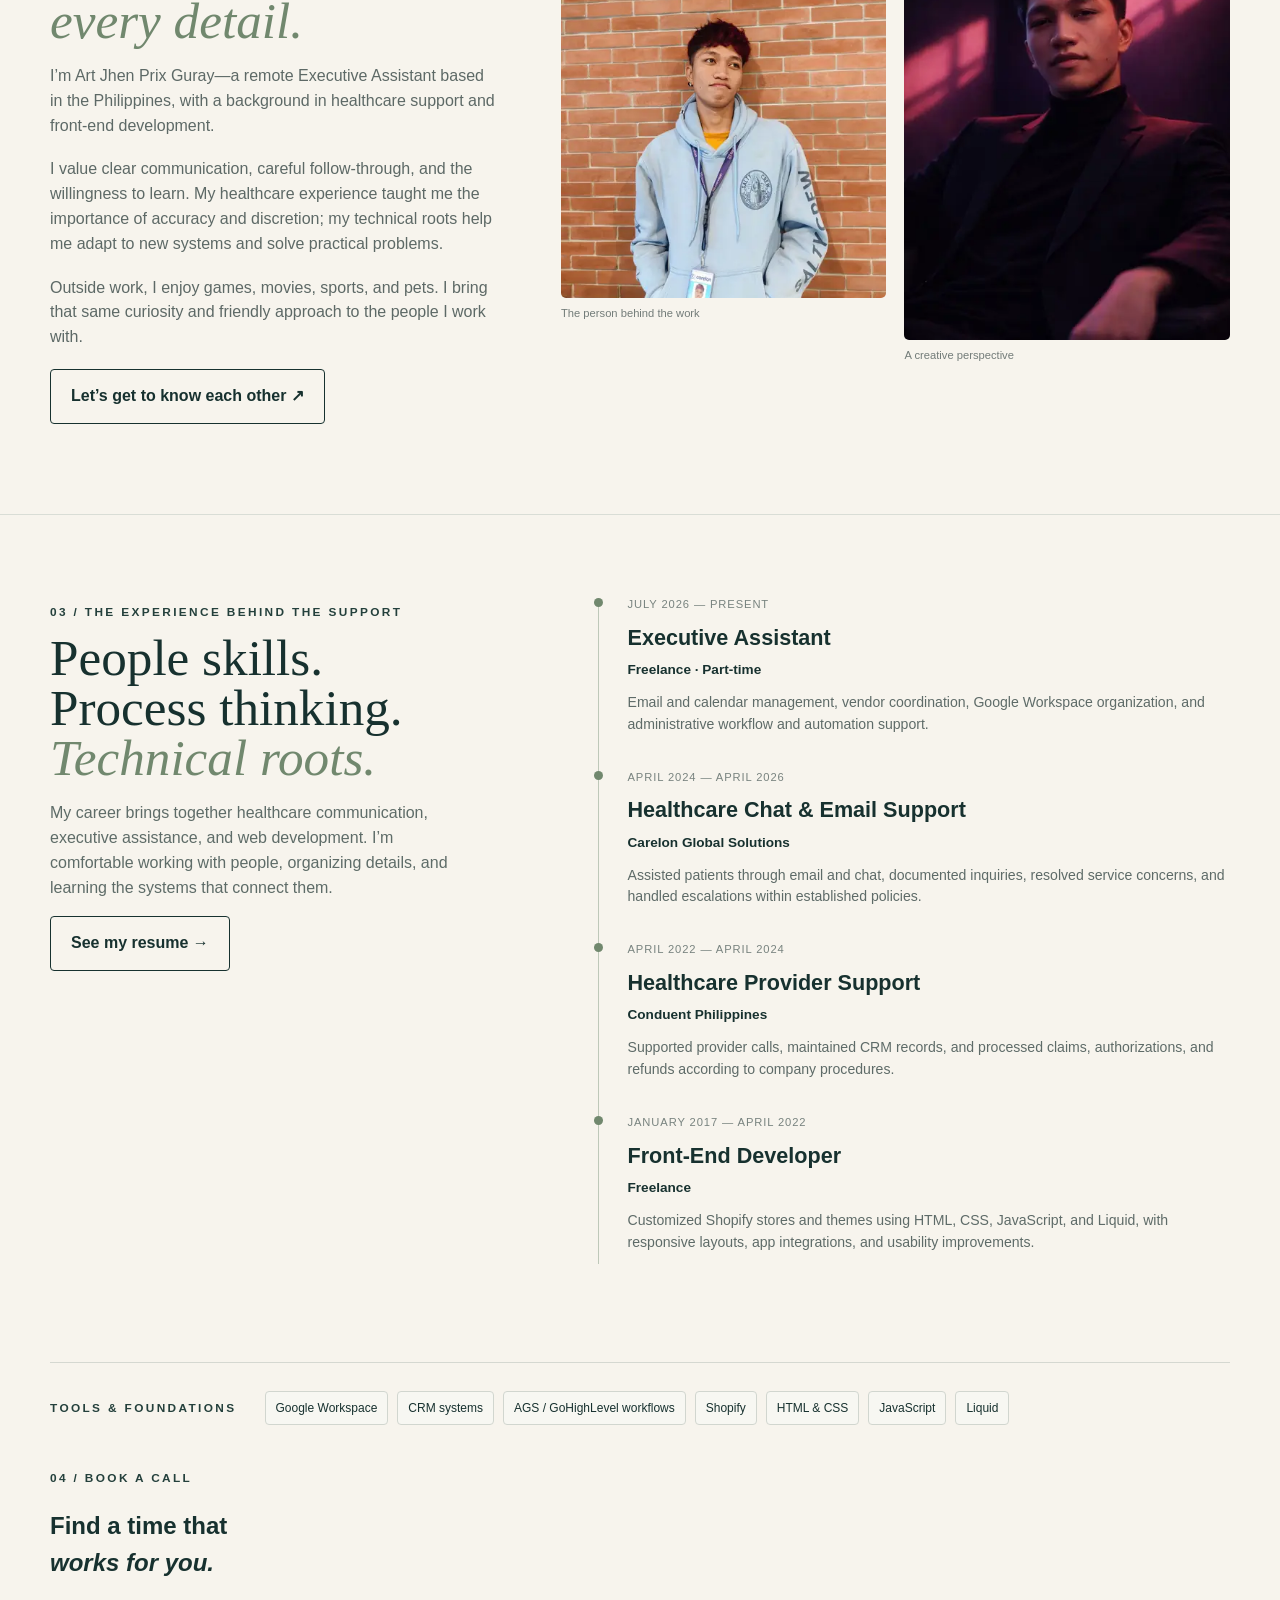
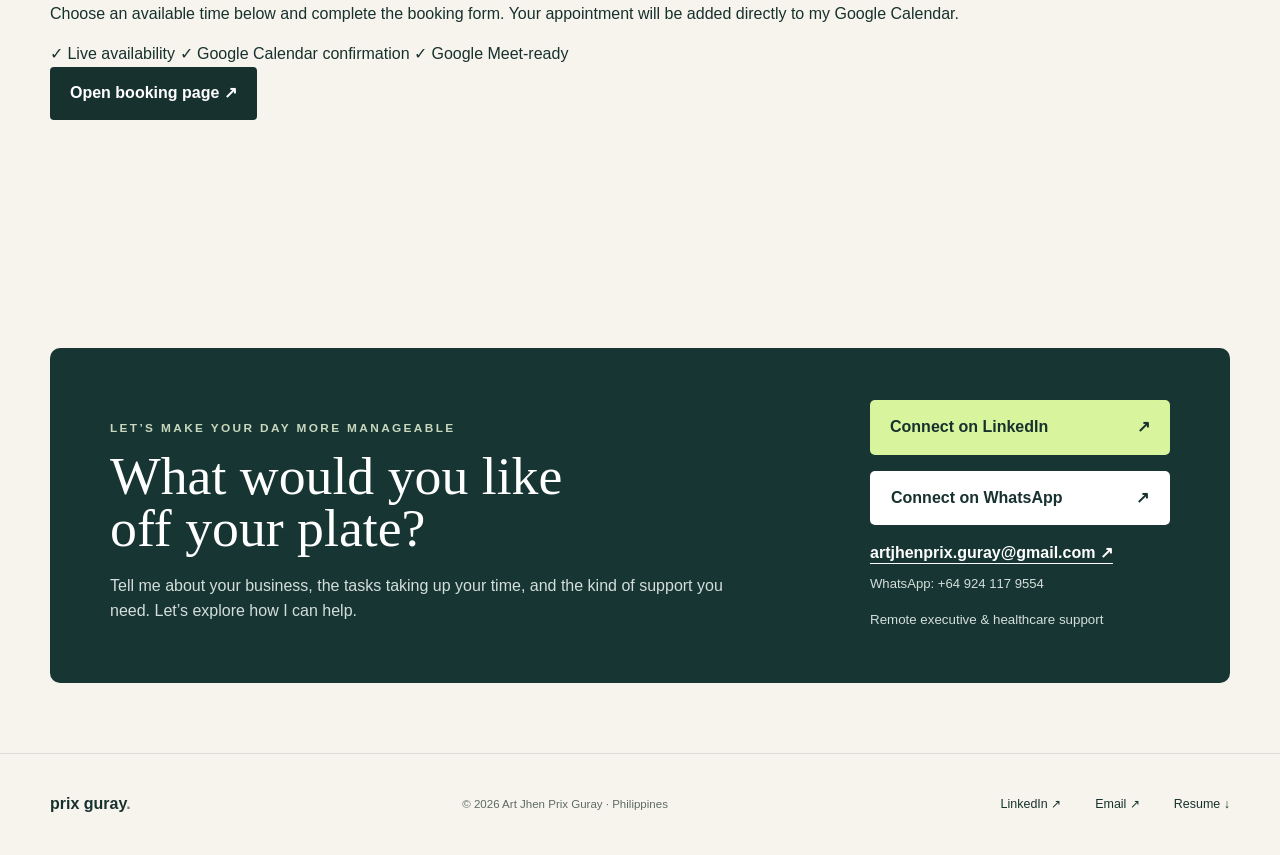
==== commit be0be5c4: "Add Google Calendar booking section" ====
--- a/index.html
+++ b/index.html
@@ -17,6 +17,7 @@
     <a href="#services">How I help</a>
     <a href="#work">Sample work</a>
     <a href="#experience">Experience</a>
+    <a href="#booking">Book a call</a>
     <a class="nav-cta" href="#contact">Let’s connect ↗</a>
   </nav>
 </header>
@@ -156,6 +157,25 @@
     <div class="tool-strip">
       <p class="eyebrow">TOOLS &amp; FOUNDATIONS</p>
       <div class="tool-pills"><span>Google Workspace</span><span>CRM systems</span><span>AGS / GoHighLevel workflows</span><span>Shopify</span><span>HTML &amp; CSS</span><span>JavaScript</span><span>Liquid</span></div>
+    </div>
+  </div>
+</section>
+
+<section class="booking-wrap" id="booking">
+  <div class="booking-section page-shell">
+    <div class="booking-intro">
+      <p class="eyebrow">04 / BOOK A CALL</p>
+      <h2>Find a time that<br><em>works for you.</em></h2>
+      <p>Choose an available time below and complete the booking form. Your appointment will be added directly to my Google Calendar.</p>
+      <div class="booking-points">
+        <span>✓ Live availability</span>
+        <span>✓ Google Calendar confirmation</span>
+        <span>✓ Google Meet-ready</span>
+      </div>
+      <a class="button dark booking-fallback" href="https://calendar.app.google/vziLiJSb3LUWex8G8" target="_blank" rel="noopener">Open booking page ↗</a>
+    </div>
+    <div class="booking-calendar">
+      <iframe src="https://calendar.app.google/vziLiJSb3LUWex8G8" title="Book an appointment with Art Jhen Prix Guray" loading="lazy" frameborder="0"></iframe>
     </div>
   </div>
 </section>
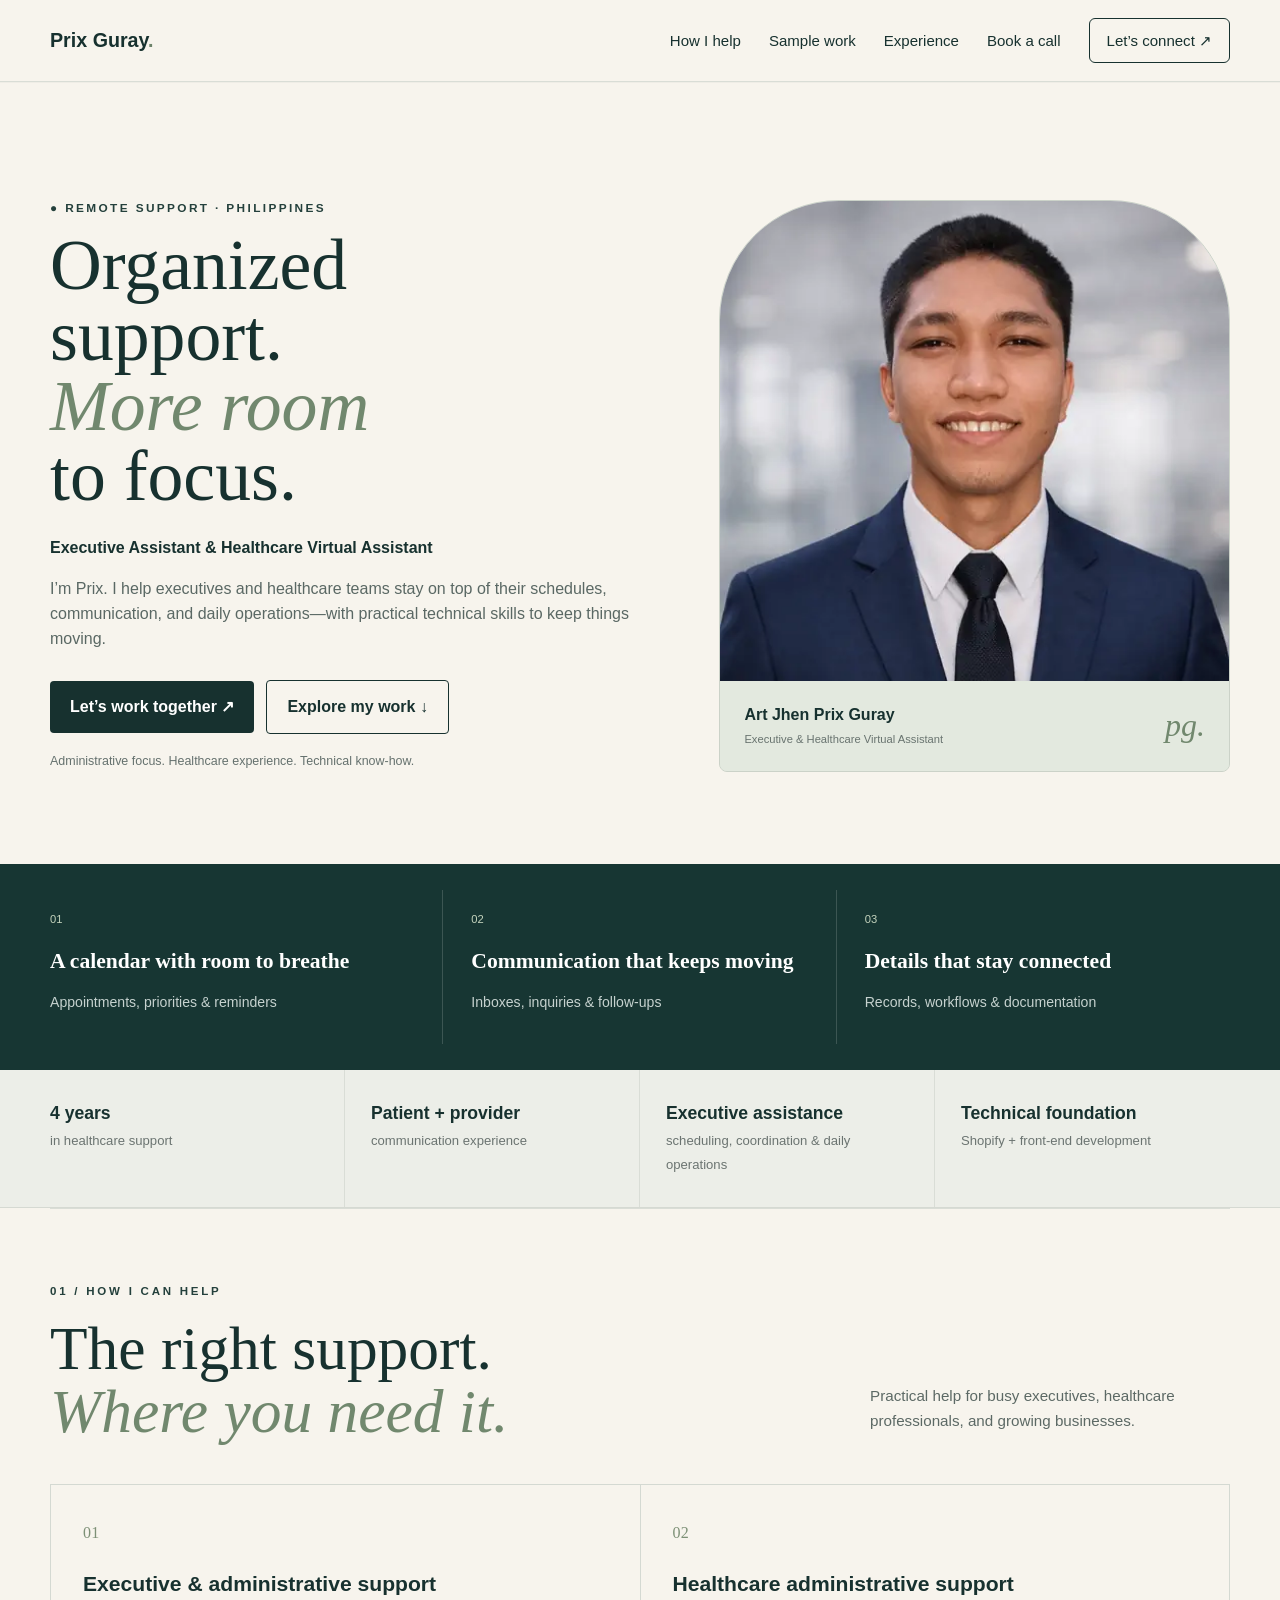
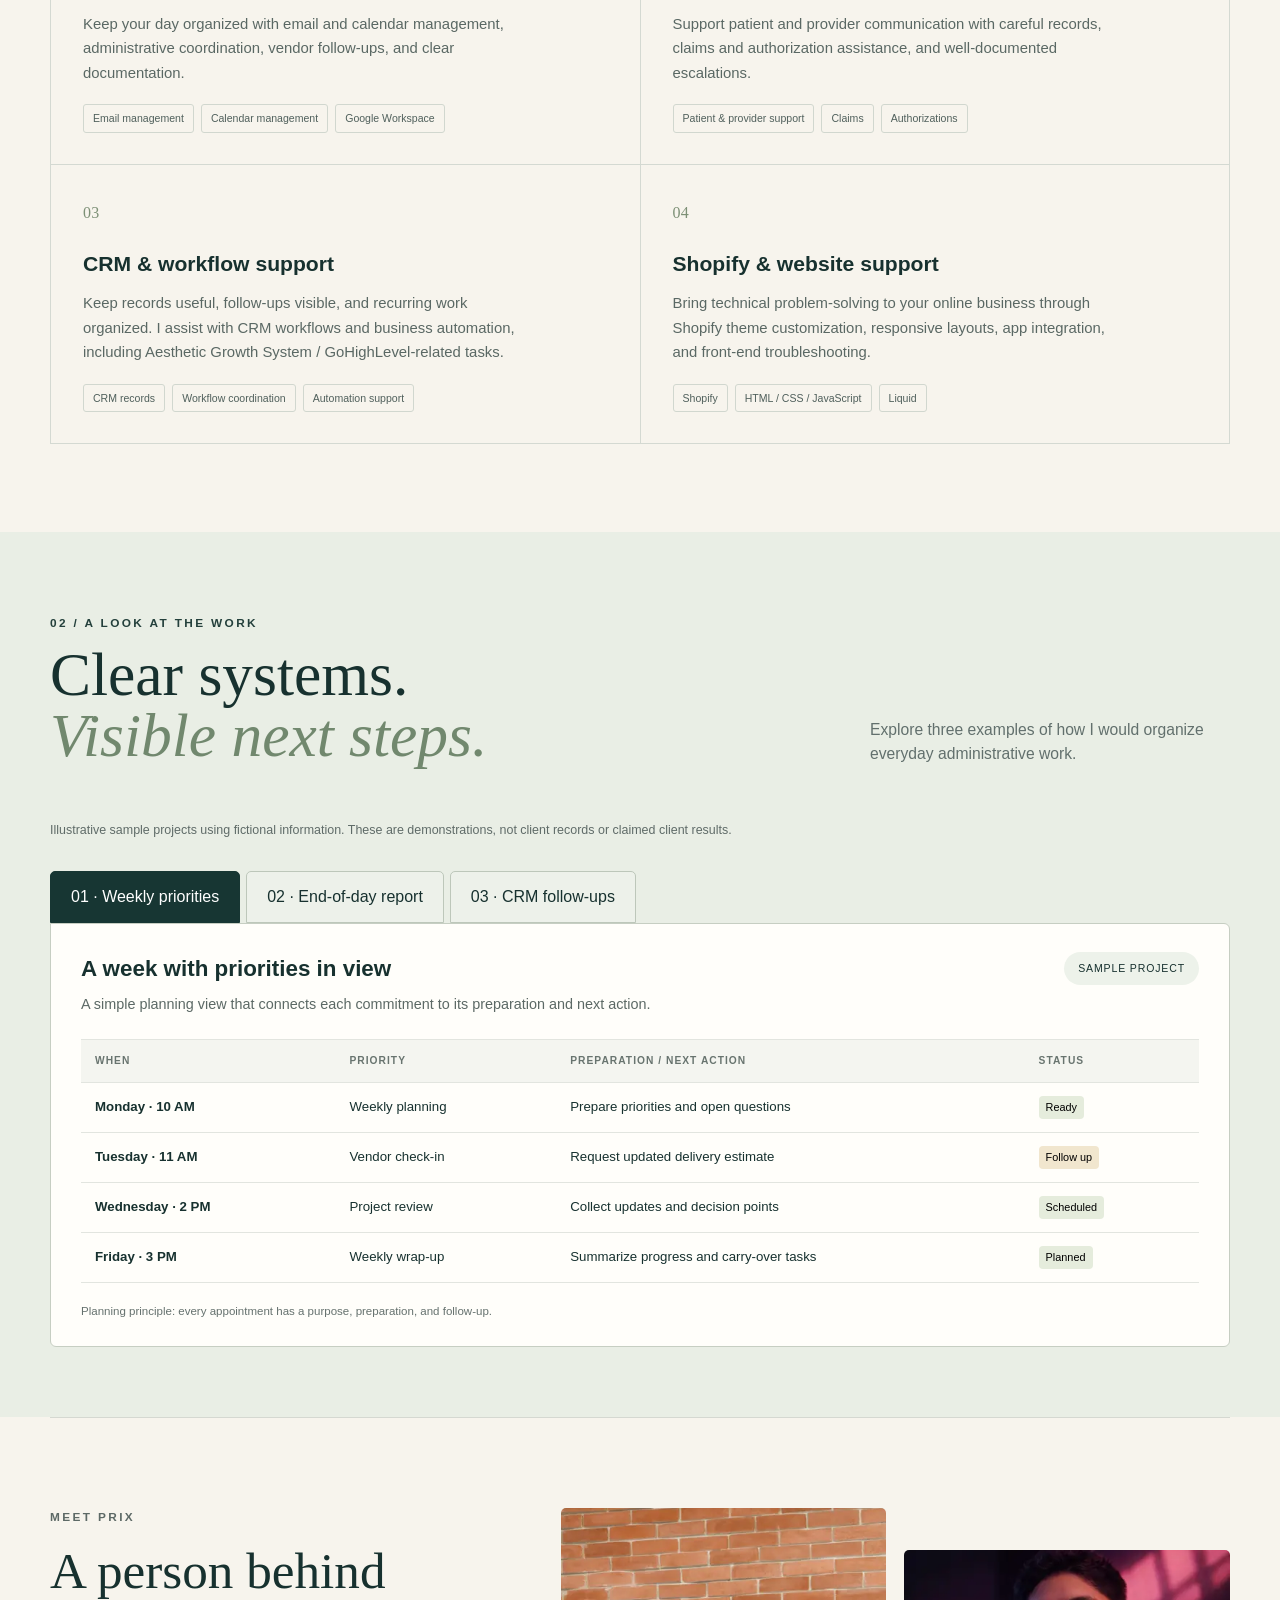
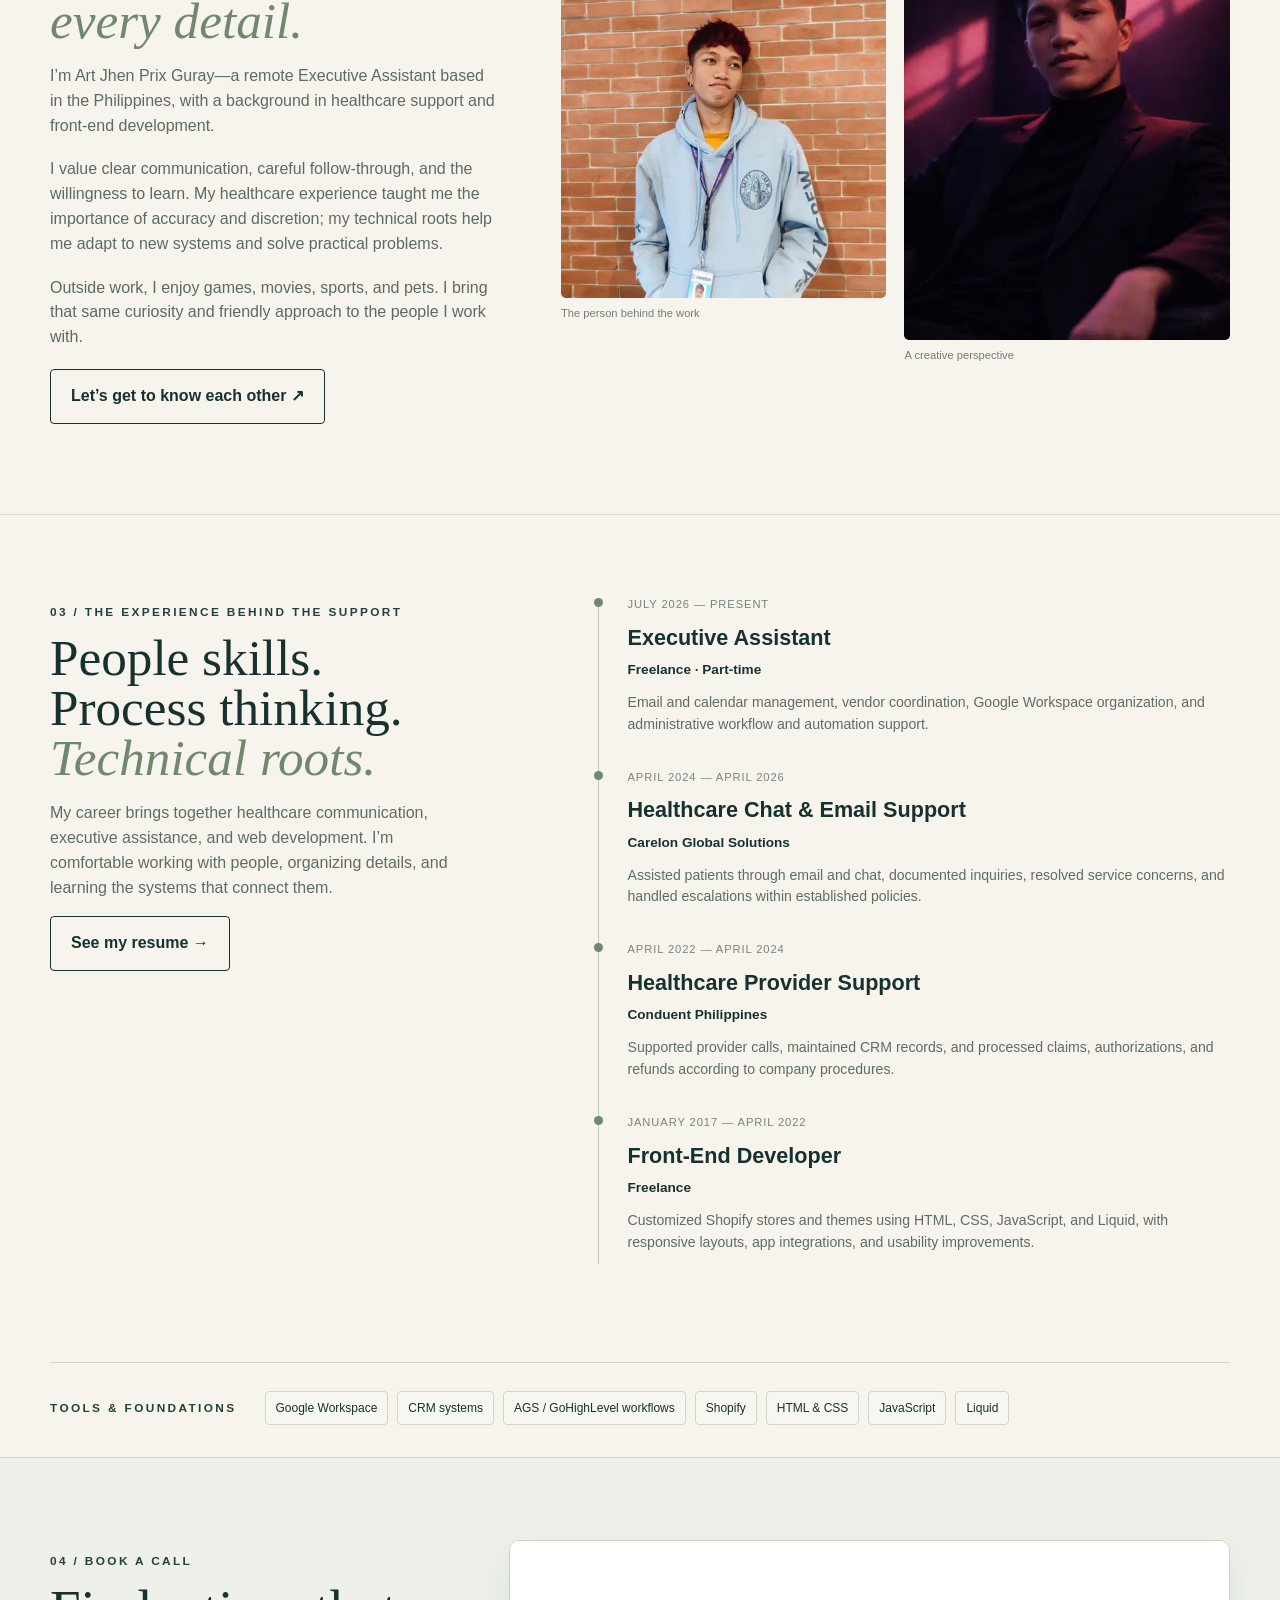
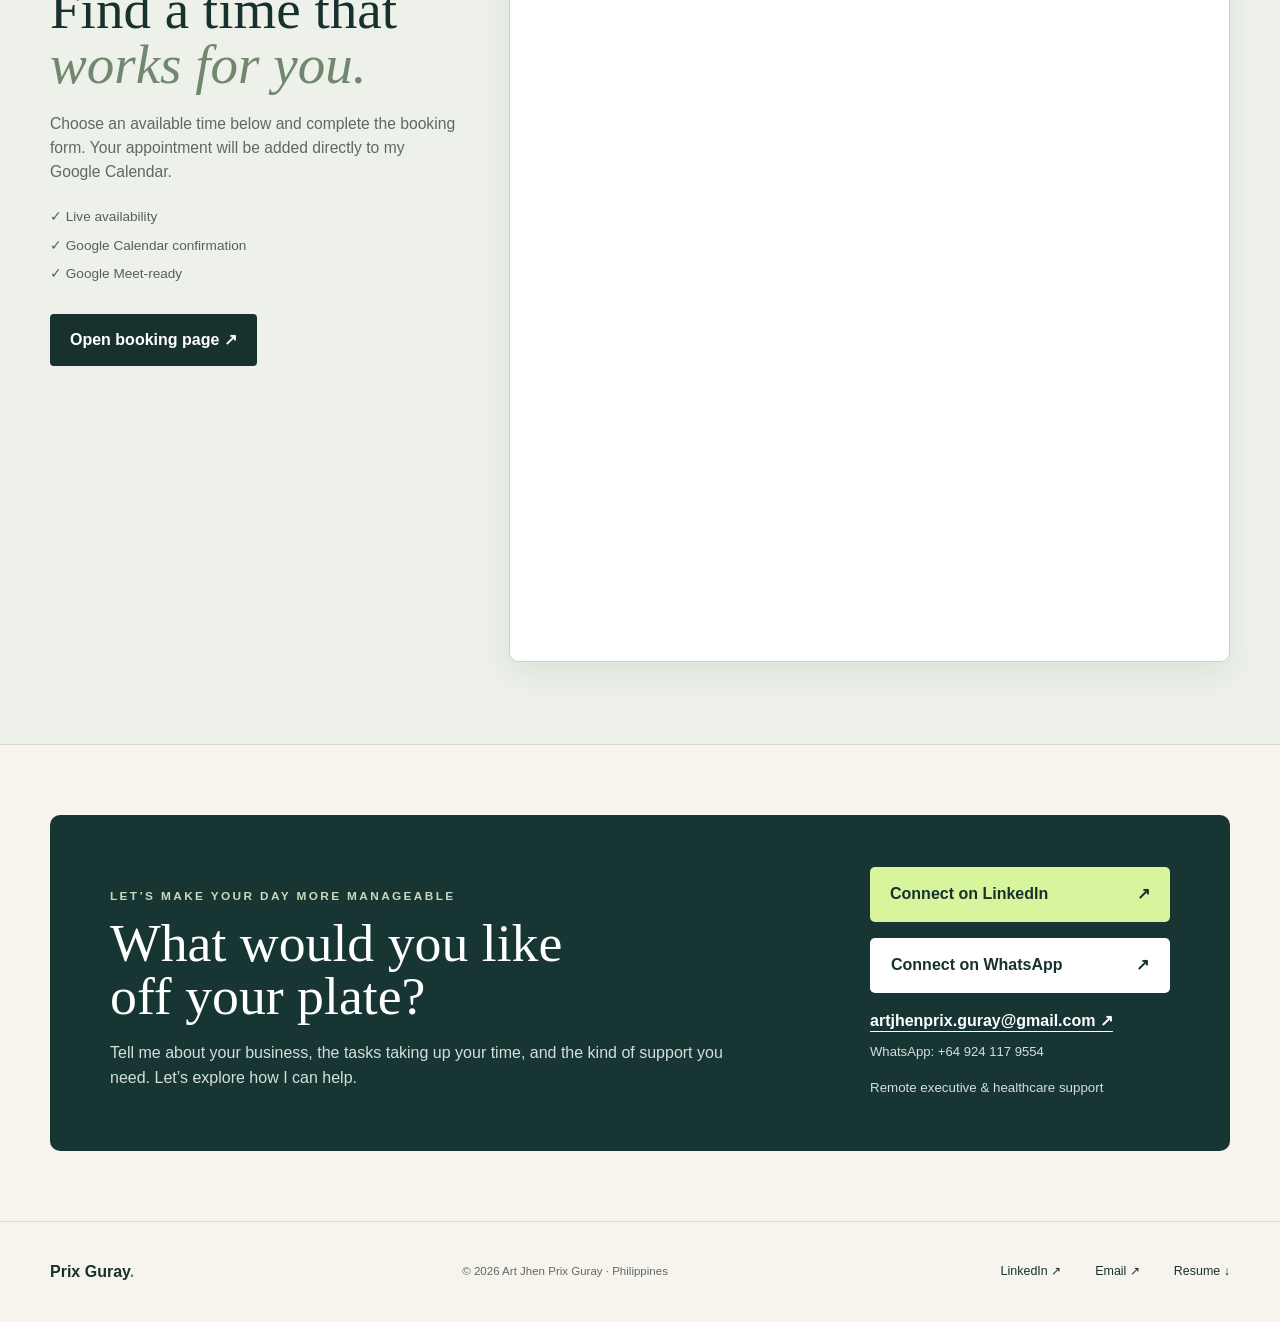
==== commit 99f21eef: "Capitalize portfolio brand name" ====
--- a/index.html
+++ b/index.html
@@ -12,7 +12,7 @@
 </head>
 <body>
 <header class="site-header">
-  <a class="brand" href="#top">prix guray<span>.</span></a>
+  <a class="brand" href="#top">Prix Guray<span>.</span></a>
   <nav>
     <a href="#services">How I help</a>
     <a href="#work">Sample work</a>
@@ -200,7 +200,7 @@
 
 <footer class="footer-wrap">
   <div class="site-footer page-shell compact-shell">
-    <a class="brand" href="#top">prix guray<span>.</span></a>
+    <a class="brand" href="#top">Prix Guray<span>.</span></a>
     <p>© 2026 Art Jhen Prix Guray · Philippines</p>
     <a href="https://www.linkedin.com/in/prixguray/" target="_blank" rel="noopener">LinkedIn ↗</a>
     <a href="mailto:artjhenprix.guray@gmail.com">Email ↗</a>
--- a/styles.css
+++ b/styles.css
@@ -14,5 +14,17 @@
 #services .service-grid .chips{margin-top:auto;gap:7px}
 #services .service-grid .chips span{background:transparent;border:1px solid #d1d7cf;border-radius:3px;padding:5px 9px;font-size:.66rem;color:#50605c}
 
-@media(max-width:900px){.page-shell{width:min(100% - 32px,1180px)}.site-header{width:100%;padding-left:16px;padding-right:16px}.site-header nav a:not(.nav-cta){display:none}.hero{grid-template-columns:1fr;gap:40px;padding-top:85px}.hero-card img{height:460px}.promise-row,.stats,.service-grid,.meet-prix,.experience-layout,.work-intro,.contact-card{grid-template-columns:1fr}.promise-row article{border-right:0;border-bottom:1px solid rgba(255,255,255,.14);padding-left:0}.stats div{border-right:0;border-bottom:1px solid #d9ddd6;padding-left:0}.work-sidecopy{max-width:480px}.work-tabs{overflow-x:auto}.work-tab{white-space:nowrap}.data-row{grid-template-columns:1fr}.data-head{display:none}.data-row span:before{font-weight:700}.eod-grid{grid-template-columns:1fr}.meet-gallery{margin-top:28px}.experience-layout{gap:20px}.experience-timeline{padding-left:26px}.timeline-dot{left:-30px}.tool-strip{display:block}.tool-strip .eyebrow{margin-bottom:14px}.contact-card{gap:34px;padding:38px 28px}.site-footer{grid-template-columns:1fr 1fr;gap:16px}.site-footer p{grid-column:1/-1}.site-footer a{text-align:left}#services .section-heading{grid-template-columns:1fr;row-gap:12px}#services .section-heading>p:first-child,#services .section-heading h2,#services .section-heading>p:last-child{grid-column:1;grid-row:auto;justify-self:start}#services .section-heading>p:last-child{max-width:520px;margin-top:10px}#services .service-grid{grid-template-columns:1fr}#services .service-grid article{min-height:auto;padding:30px 26px}}
-@media(max-width:600px){.hero h1{font-size:clamp(3.2rem,16vw,5rem)}.hero-card{border-radius:72px 72px 8px 8px}.hero-card img{height:420px}.hero-card-footer{padding:15px}.section,.work-section{padding:68px 0}.meet-gallery{gap:10px}.meet-photo img{height:270px}.meet-photo-b{margin-top:26px}.work-panel{padding:22px 16px}.panel-head{display:block}.sample-badge{display:inline-block;margin-top:14px}.contact-card h2{font-size:2.8rem}.site-footer{grid-template-columns:1fr}#services{padding-top:58px;padding-bottom:66px}#services .section-heading h2{font-size:clamp(3rem,14vw,4.3rem)}#services .service-grid article{padding:26px 22px}#services .service-grid h3{font-size:1.2rem}}
+/* Google Calendar booking */
+.booking-wrap{background:#edf1e9;border-top:1px solid #d5d9d2;border-bottom:1px solid #d5d9d2}
+.booking-section{display:grid;grid-template-columns:.72fr 1.28fr;gap:54px;align-items:start;padding:82px 0}
+.booking-intro{position:sticky;top:100px}
+.booking-intro h2{font-family:Georgia,serif;font-size:clamp(3rem,4.3vw,5rem);font-weight:500;line-height:1;margin:.18em 0 .35em}
+.booking-intro h2 em{font-weight:400;color:#71886e}
+.booking-intro>p:not(.eyebrow){color:#5d6966;max-width:430px;font-size:.98rem}
+.booking-points{display:flex;flex-direction:column;gap:7px;margin:22px 0 26px;color:#52615d;font-size:.85rem}
+.booking-fallback{margin-top:4px}
+.booking-calendar{background:#fff;border:1px solid #ccd3c8;border-radius:10px;overflow:hidden;box-shadow:0 12px 32px rgba(23,49,47,.08);min-height:720px}
+.booking-calendar iframe{display:block;width:100%;height:720px;border:0;background:#fff}
+
+@media(max-width:900px){.page-shell{width:min(100% - 32px,1180px)}.site-header{width:100%;padding-left:16px;padding-right:16px}.site-header nav a:not(.nav-cta){display:none}.hero{grid-template-columns:1fr;gap:40px;padding-top:85px}.hero-card img{height:460px}.promise-row,.stats,.service-grid,.meet-prix,.experience-layout,.work-intro,.contact-card{grid-template-columns:1fr}.promise-row article{border-right:0;border-bottom:1px solid rgba(255,255,255,.14);padding-left:0}.stats div{border-right:0;border-bottom:1px solid #d9ddd6;padding-left:0}.work-sidecopy{max-width:480px}.work-tabs{overflow-x:auto}.work-tab{white-space:nowrap}.data-row{grid-template-columns:1fr}.data-head{display:none}.data-row span:before{font-weight:700}.eod-grid{grid-template-columns:1fr}.meet-gallery{margin-top:28px}.experience-layout{gap:20px}.experience-timeline{padding-left:26px}.timeline-dot{left:-30px}.tool-strip{display:block}.tool-strip .eyebrow{margin-bottom:14px}.contact-card{gap:34px;padding:38px 28px}.site-footer{grid-template-columns:1fr 1fr;gap:16px}.site-footer p{grid-column:1/-1}.site-footer a{text-align:left}#services .section-heading{grid-template-columns:1fr;row-gap:12px}#services .section-heading>p:first-child,#services .section-heading h2,#services .section-heading>p:last-child{grid-column:1;grid-row:auto;justify-self:start}#services .section-heading>p:last-child{max-width:520px;margin-top:10px}#services .service-grid{grid-template-columns:1fr}#services .service-grid article{min-height:auto;padding:30px 26px}.booking-section{grid-template-columns:1fr;gap:34px;padding:64px 0}.booking-intro{position:static}.booking-calendar,.booking-calendar iframe{min-height:680px;height:680px}}
+@media(max-width:600px){.hero h1{font-size:clamp(3.2rem,16vw,5rem)}.hero-card{border-radius:72px 72px 8px 8px}.hero-card img{height:420px}.hero-card-footer{padding:15px}.section,.work-section{padding:68px 0}.meet-gallery{gap:10px}.meet-photo img{height:270px}.meet-photo-b{margin-top:26px}.work-panel{padding:22px 16px}.panel-head{display:block}.sample-badge{display:inline-block;margin-top:14px}.contact-card h2{font-size:2.8rem}.site-footer{grid-template-columns:1fr}#services{padding-top:58px;padding-bottom:66px}#services .section-heading h2{font-size:clamp(3rem,14vw,4.3rem)}#services .service-grid article{padding:26px 22px}#services .service-grid h3{font-size:1.2rem}.booking-intro h2{font-size:clamp(2.8rem,13vw,4rem)}.booking-calendar,.booking-calendar iframe{min-height:620px;height:620px}}
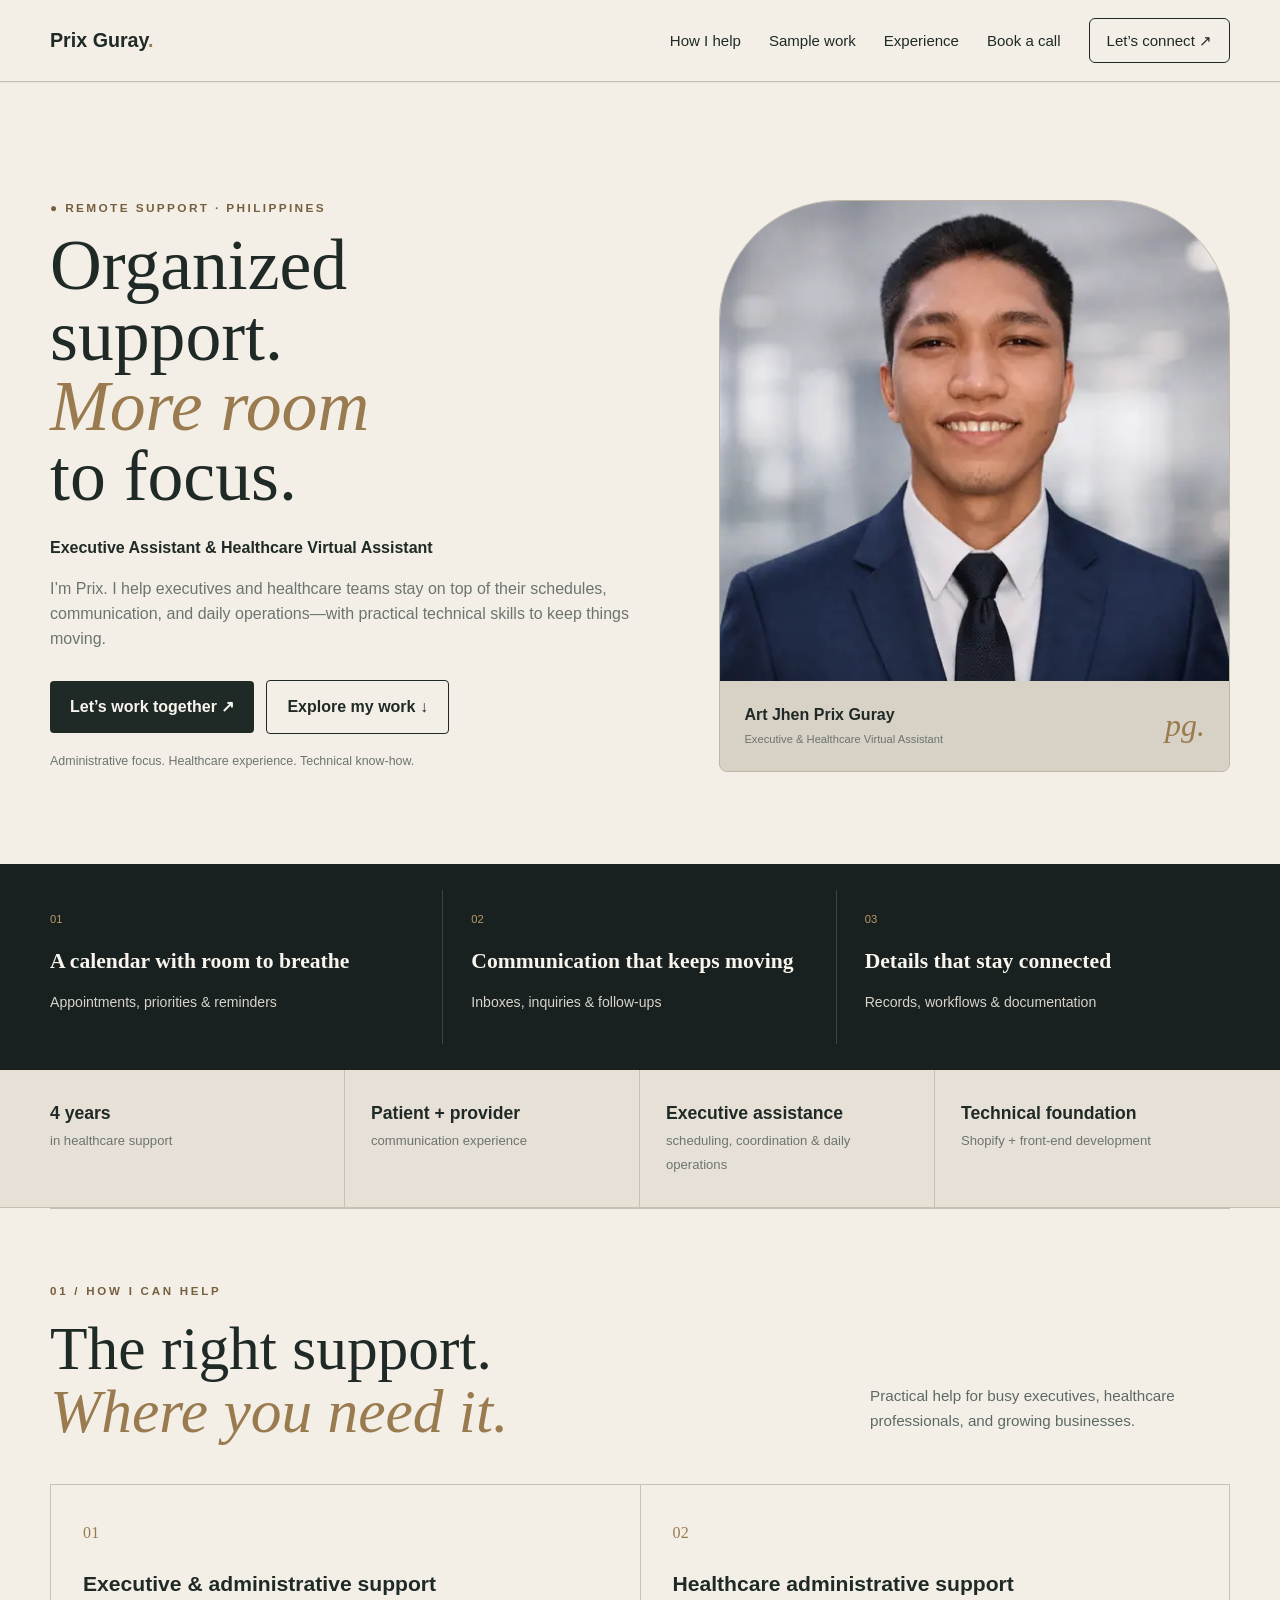
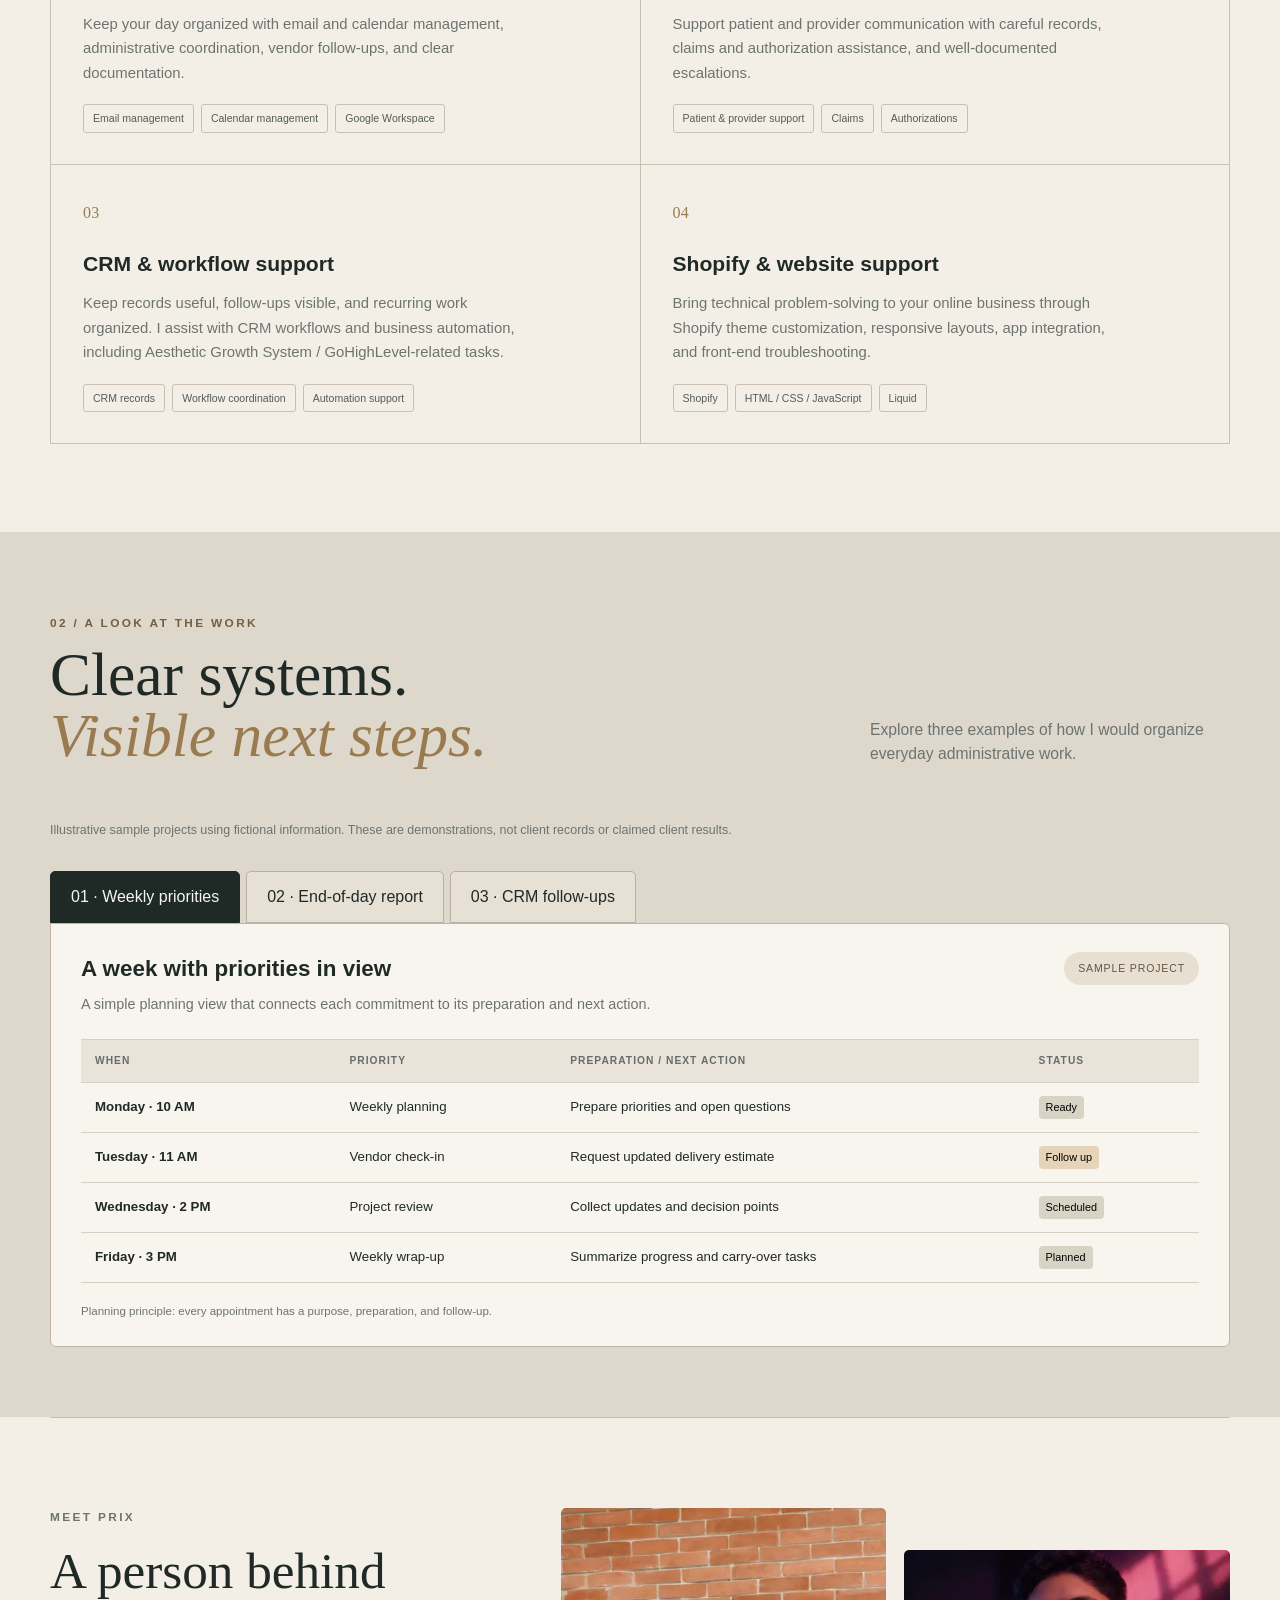
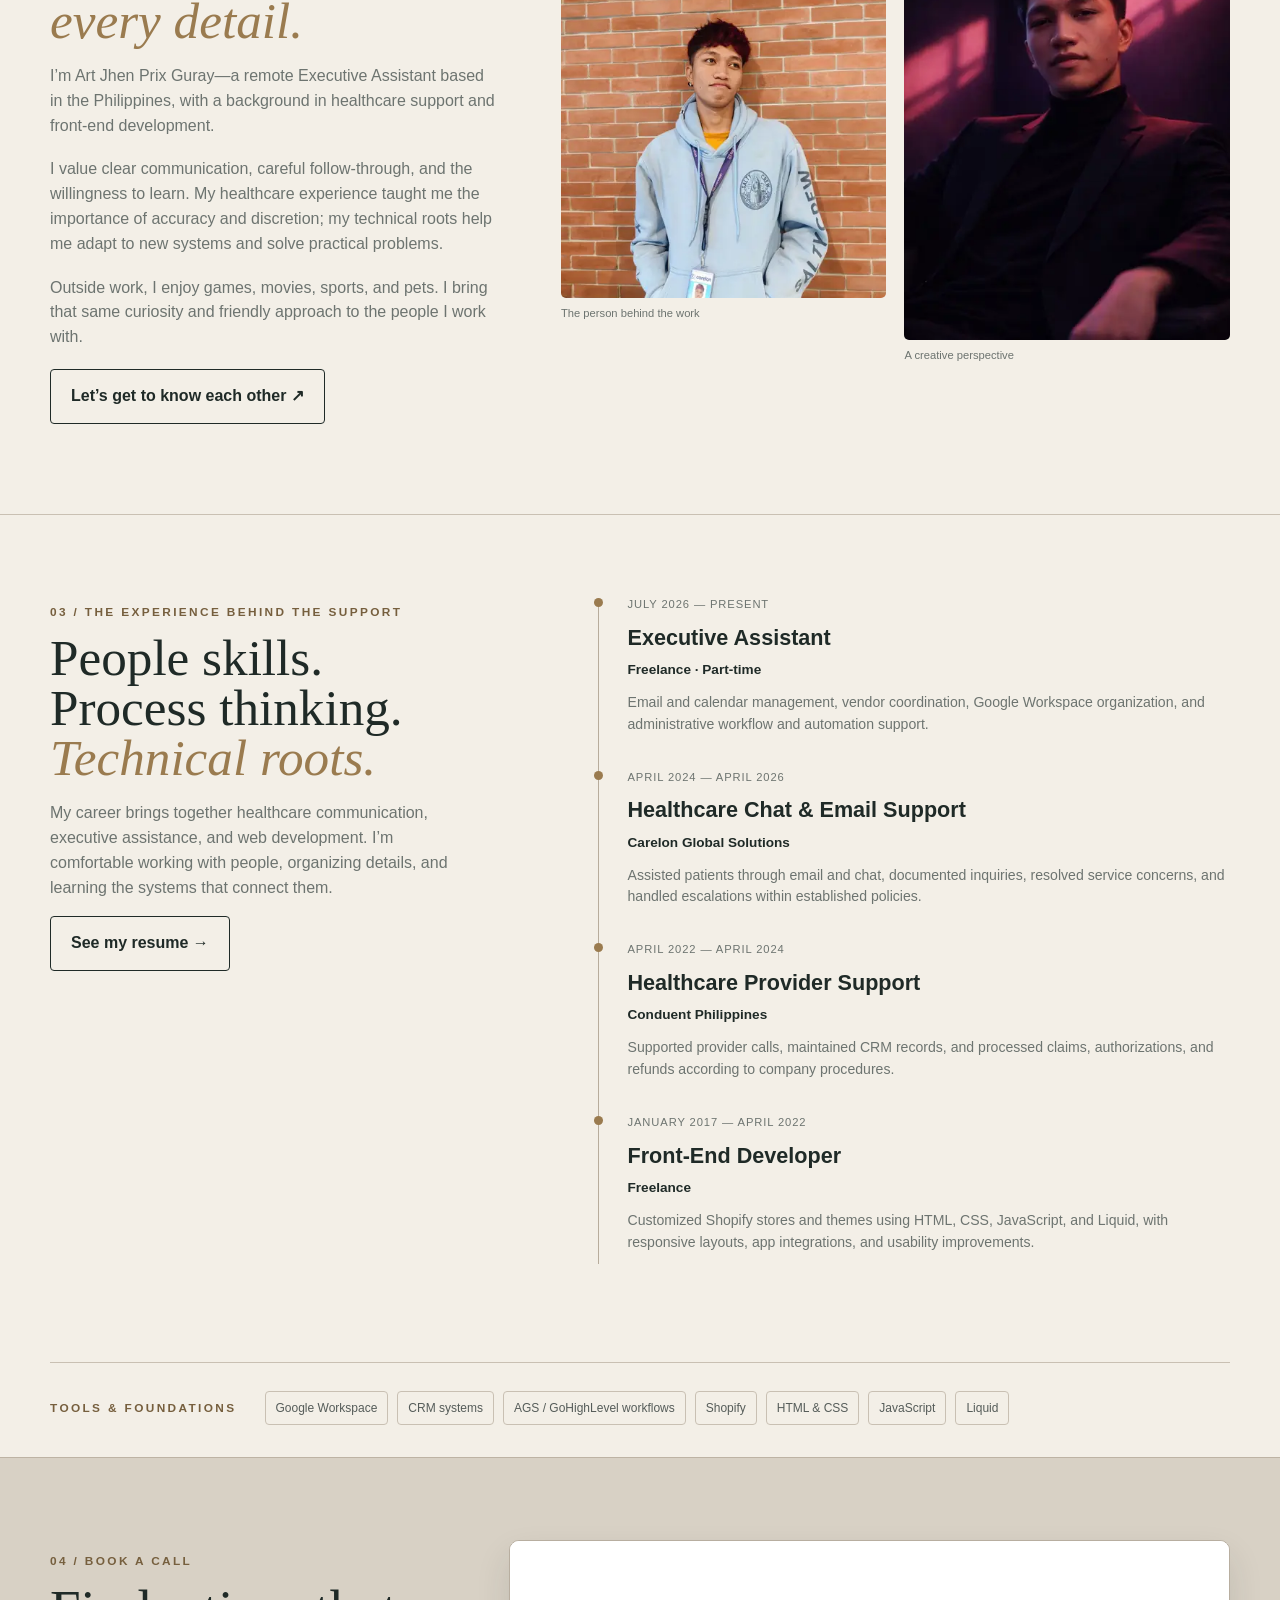
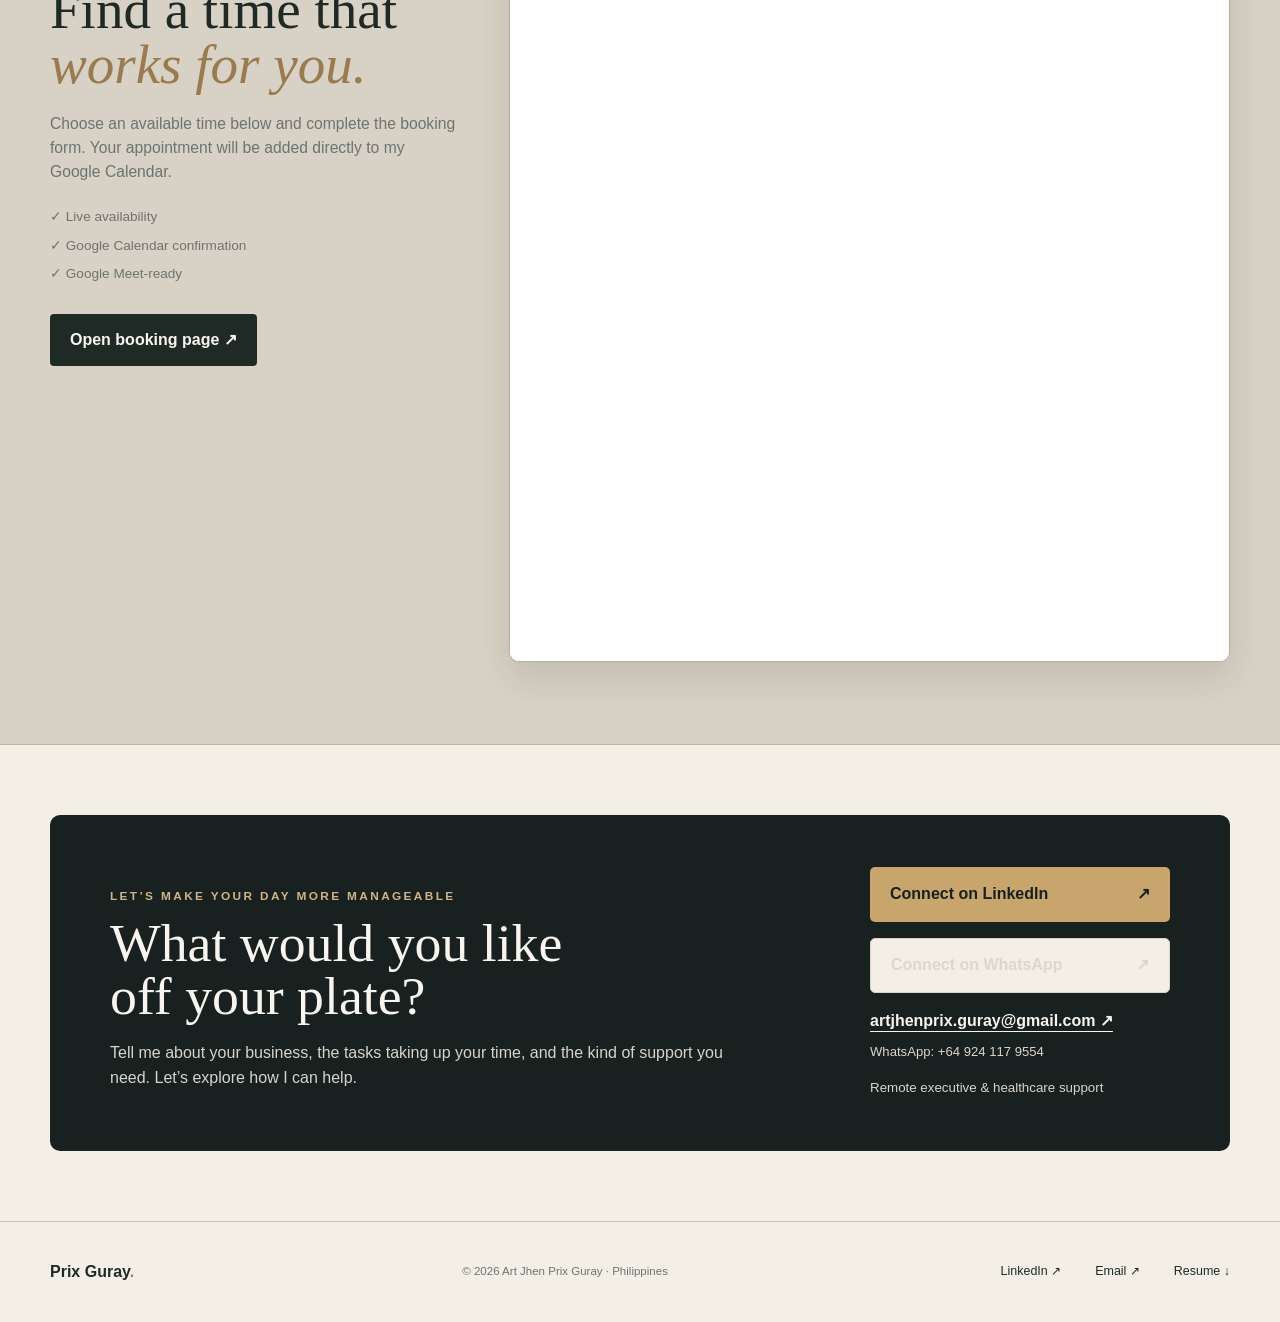
==== commit c1a8931c: "Load masculine color palette" ====
--- a/index.html
+++ b/index.html
@@ -9,6 +9,7 @@
 <meta name="author" content="Art Jhen Prix Guray">
 <link rel="icon" type="image/svg+xml" href="favicon.svg">
 <link rel="stylesheet" href="styles.css">
+<link rel="stylesheet" href="palette.css">
 </head>
 <body>
 <header class="site-header">
--- a/palette.css
+++ b/palette.css
@@ -0,0 +1,82 @@
+:root{
+  --charcoal:#1F2A27;
+  --charcoal-deep:#18211F;
+  --stone:#D8D1C5;
+  --stone-light:#E6E0D6;
+  --cream:#F3EFE7;
+  --cream-light:#F8F5EF;
+  --bronze:#9A7B4F;
+  --bronze-soft:#B99A6A;
+  --slate:#6D7470;
+  --line:#C9C0B3;
+}
+
+body{background:var(--cream);color:var(--charcoal)}
+.site-header{background:rgba(243,239,231,.97);border-bottom-color:var(--line);box-shadow:0 1px 0 rgba(31,42,39,.04)}
+.brand,.site-header nav a{color:var(--charcoal)}
+.brand span{color:var(--bronze)}
+.nav-cta{border-color:var(--charcoal)}
+
+.eyebrow,.section-heading>p{color:#765F3E}
+.hero h1 em,.section-heading h2 em,.meet-copy h2 em,.experience-intro h2 em,.booking-intro h2 em{color:var(--bronze)}
+.lead,.hero-note,.section-heading>p:last-child,.work-sidecopy,.sample-disclaimer,.panel-head p,.principle,.meet-copy p,.experience-intro>p:not(.eyebrow),.experience-timeline p,.booking-intro>p:not(.eyebrow),.booking-points{color:var(--slate)}
+
+.button.dark{background:var(--charcoal);color:var(--cream-light)}
+.button.outline-dark{border-color:var(--charcoal);color:var(--charcoal)}
+
+.hero-card{background:var(--stone);border-color:#BFB5A6}
+.hero-card-footer{background:var(--stone)}
+.hero-card-footer small{color:var(--slate)}
+.hero-card-footer b{color:var(--bronze)}
+
+.promise-wrap{background:var(--charcoal-deep)}
+.promise-row{color:var(--cream-light)}
+.promise-row span{color:var(--bronze-soft)}
+.promise-row p{color:#D8D4CB}
+
+.stats-wrap{background:var(--stone-light);border-bottom-color:var(--line)}
+.stats div{border-right-color:var(--line)}
+.stats span{color:var(--slate)}
+
+#services{border-top-color:var(--line)}
+#services .service-grid{border-top-color:var(--line);border-left-color:var(--line)}
+#services .service-grid article{border-right-color:var(--line);border-bottom-color:var(--line)}
+#services .service-grid article>b{color:var(--bronze)}
+#services .service-grid h3{color:var(--charcoal)}
+#services .service-grid article>p{color:var(--slate)}
+#services .service-grid .chips span,.chips span,.tool-pills span{border-color:var(--line);color:#555C59;background:transparent}
+
+.work-wrap{background:#DED7CC}
+.work-tab{border-color:#B9B0A3;background:#E7E0D5;color:var(--charcoal)}
+.work-tab.active{background:var(--charcoal);color:var(--cream-light);border-color:var(--charcoal)}
+.work-panel{background:var(--cream-light);border-color:#BEB5A8}
+.sample-badge{background:#E7DFD2;color:#66563F}
+.data-table,.data-row{border-color:#D7CFC3}
+.data-head{background:#E9E3D9;color:#666D69}
+.status.green{background:#D7D4C6}
+.status.sand{background:#E6D4B8}
+.eod-grid>div{background:#EAE4DA}
+.eod-grid p{color:var(--slate)}
+
+.meet-prix,.experience-wrap,.tool-strip,.footer-wrap{border-color:var(--line)}
+.meet-photo figcaption,.experience-timeline time{color:var(--slate)}
+.experience-timeline:before{background:#B7AC9C}
+.timeline-dot{background:var(--bronze)}
+
+/* Make Google's white booking card look intentional */
+.booking-wrap{background:var(--stone);border-top-color:#BDB3A4;border-bottom-color:#BDB3A4}
+.booking-calendar{background:#fff;border-color:#B8AEA0;box-shadow:0 16px 34px rgba(31,42,39,.12)}
+.booking-calendar iframe{background:#fff}
+.booking-fallback{background:var(--charcoal)!important;color:var(--cream-light)!important}
+
+.contact-card{background:var(--charcoal-deep);color:var(--cream-light)}
+.contact-card .eyebrow{color:#D0B488}
+.contact-copy>p:last-child,.contact-actions small{color:#D8D4CB}
+.linkedin-button{background:#C7A56D;color:var(--charcoal-deep)}
+.contact-email{color:var(--cream-light)}
+.contact-actions a[aria-label*="WhatsApp"]{background:var(--cream)!important;color:var(--charcoal)!important;border-color:var(--stone)!important}
+.contact-actions a[href^="https://wa.me/"]{color:#DDD6CB!important}
+
+.site-footer a,.site-footer .brand{color:var(--charcoal)}
+.site-footer p{color:var(--slate)}
+.site-footer .brand span{color:var(--bronze)}
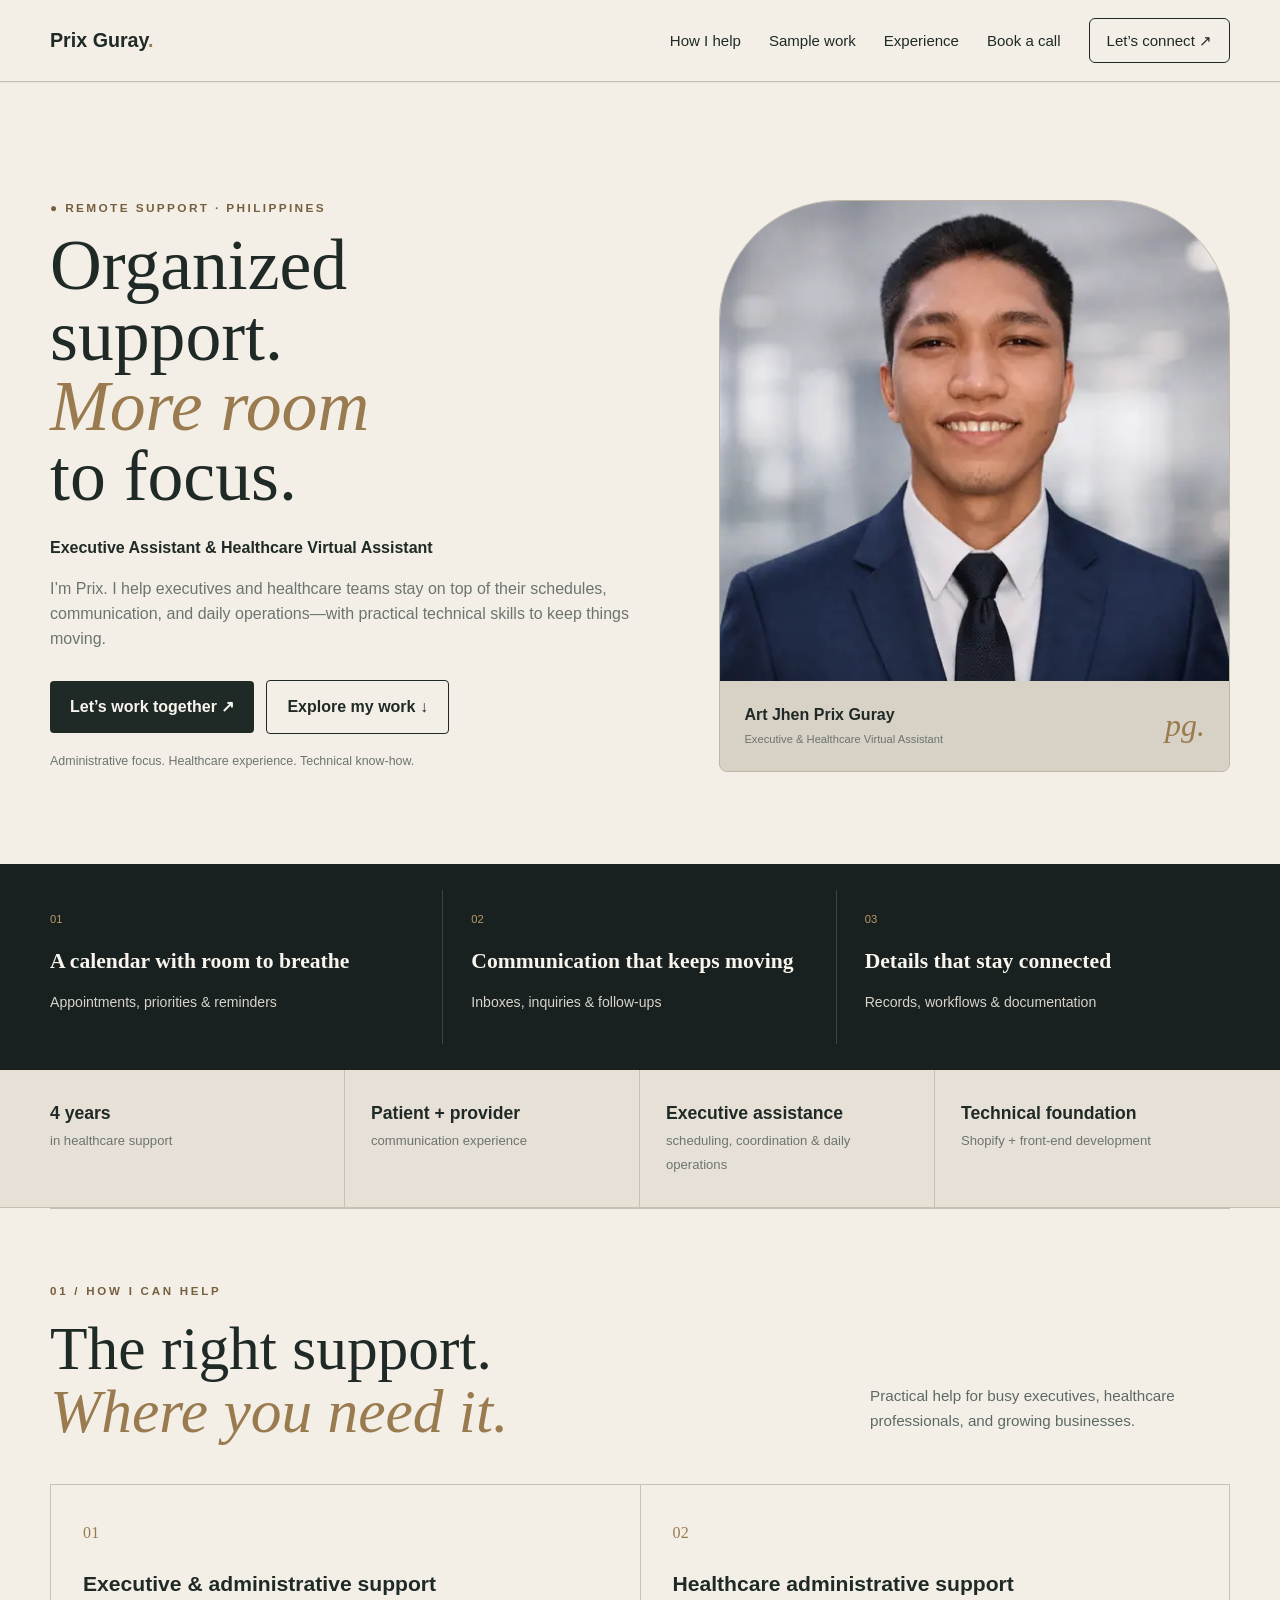
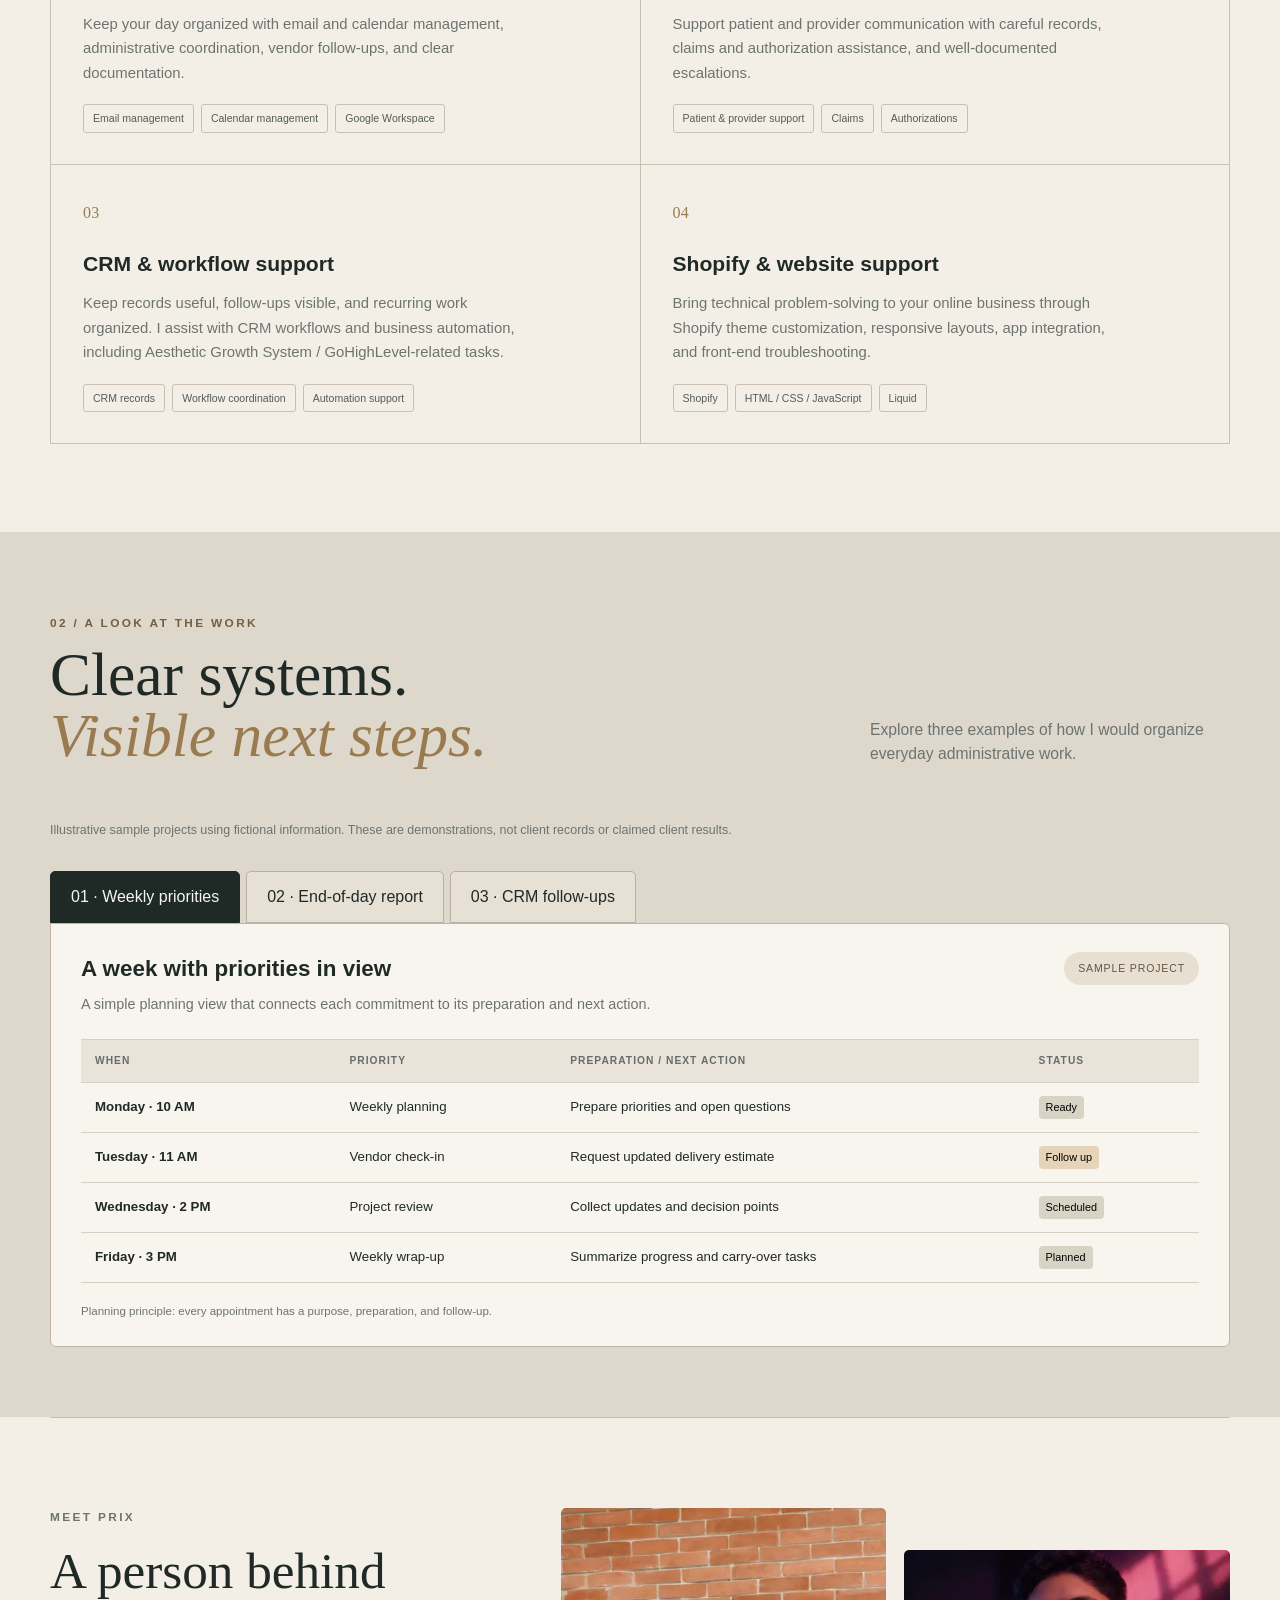
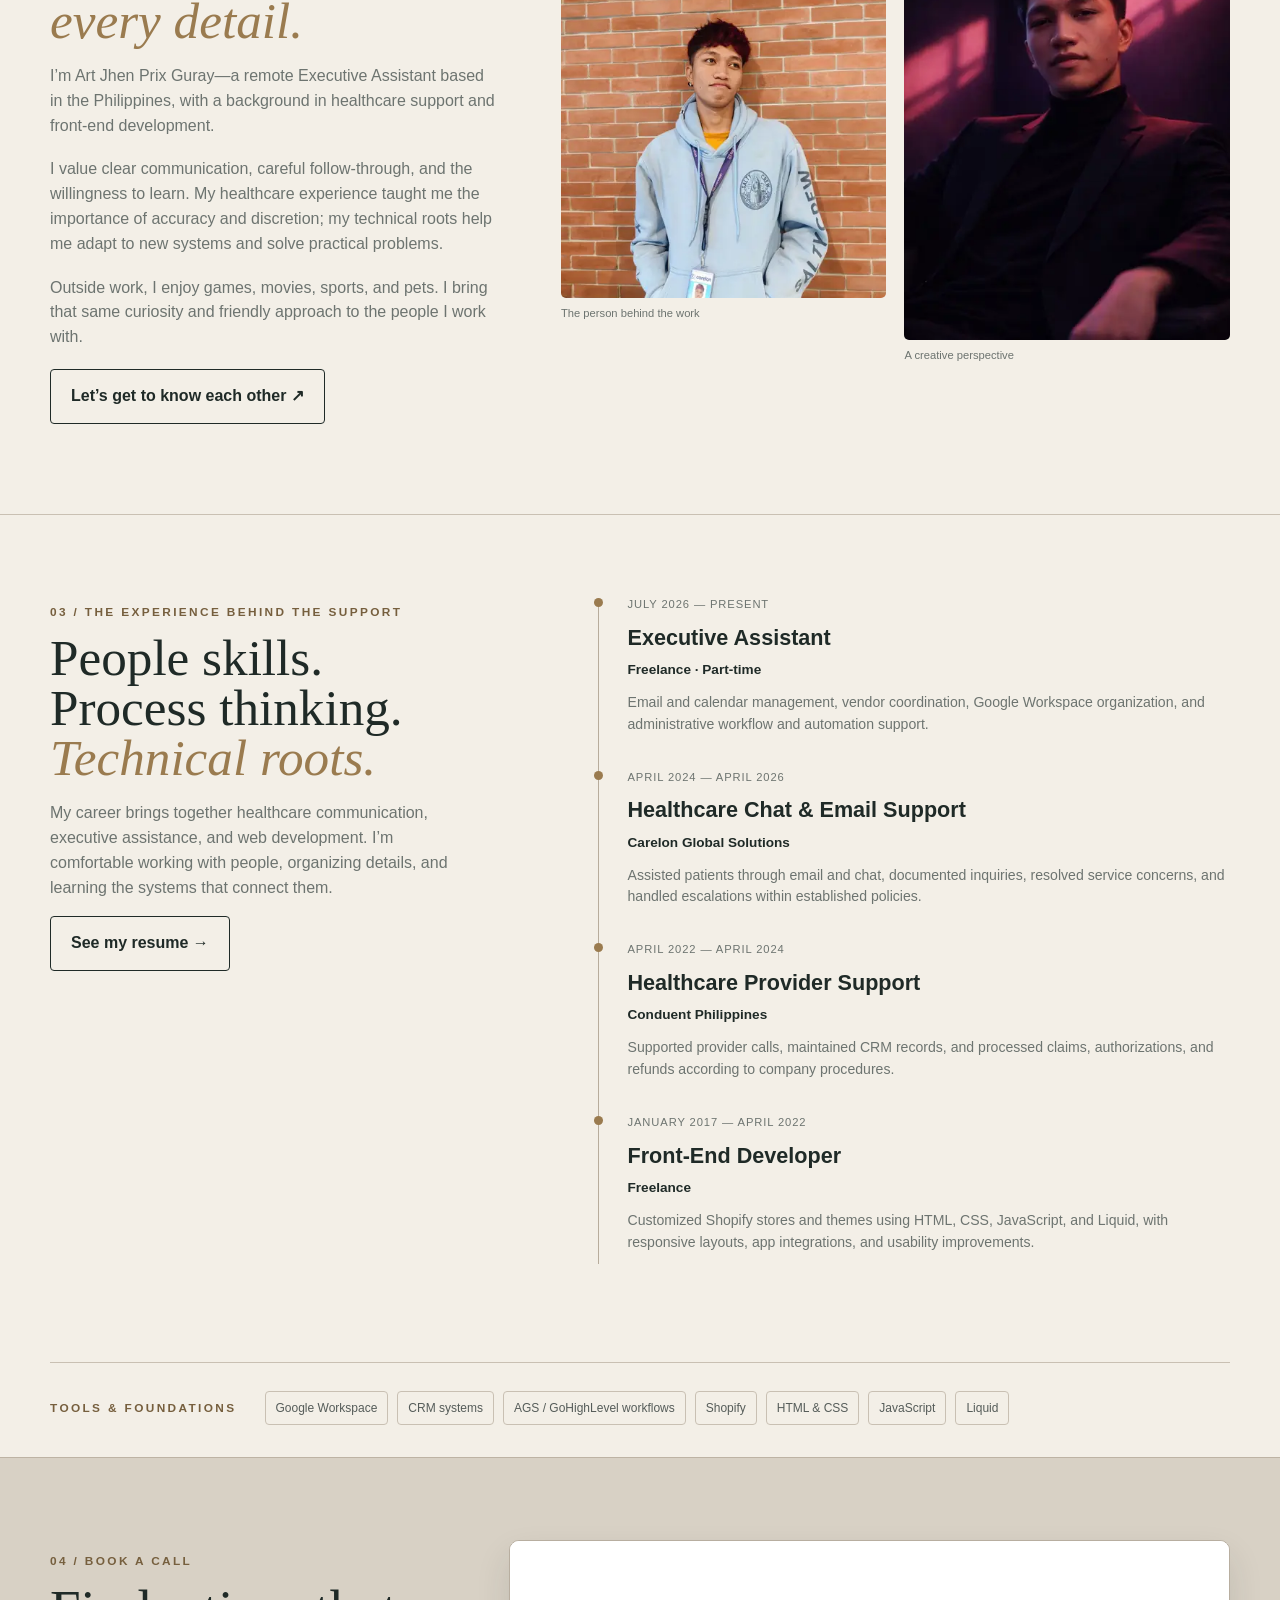
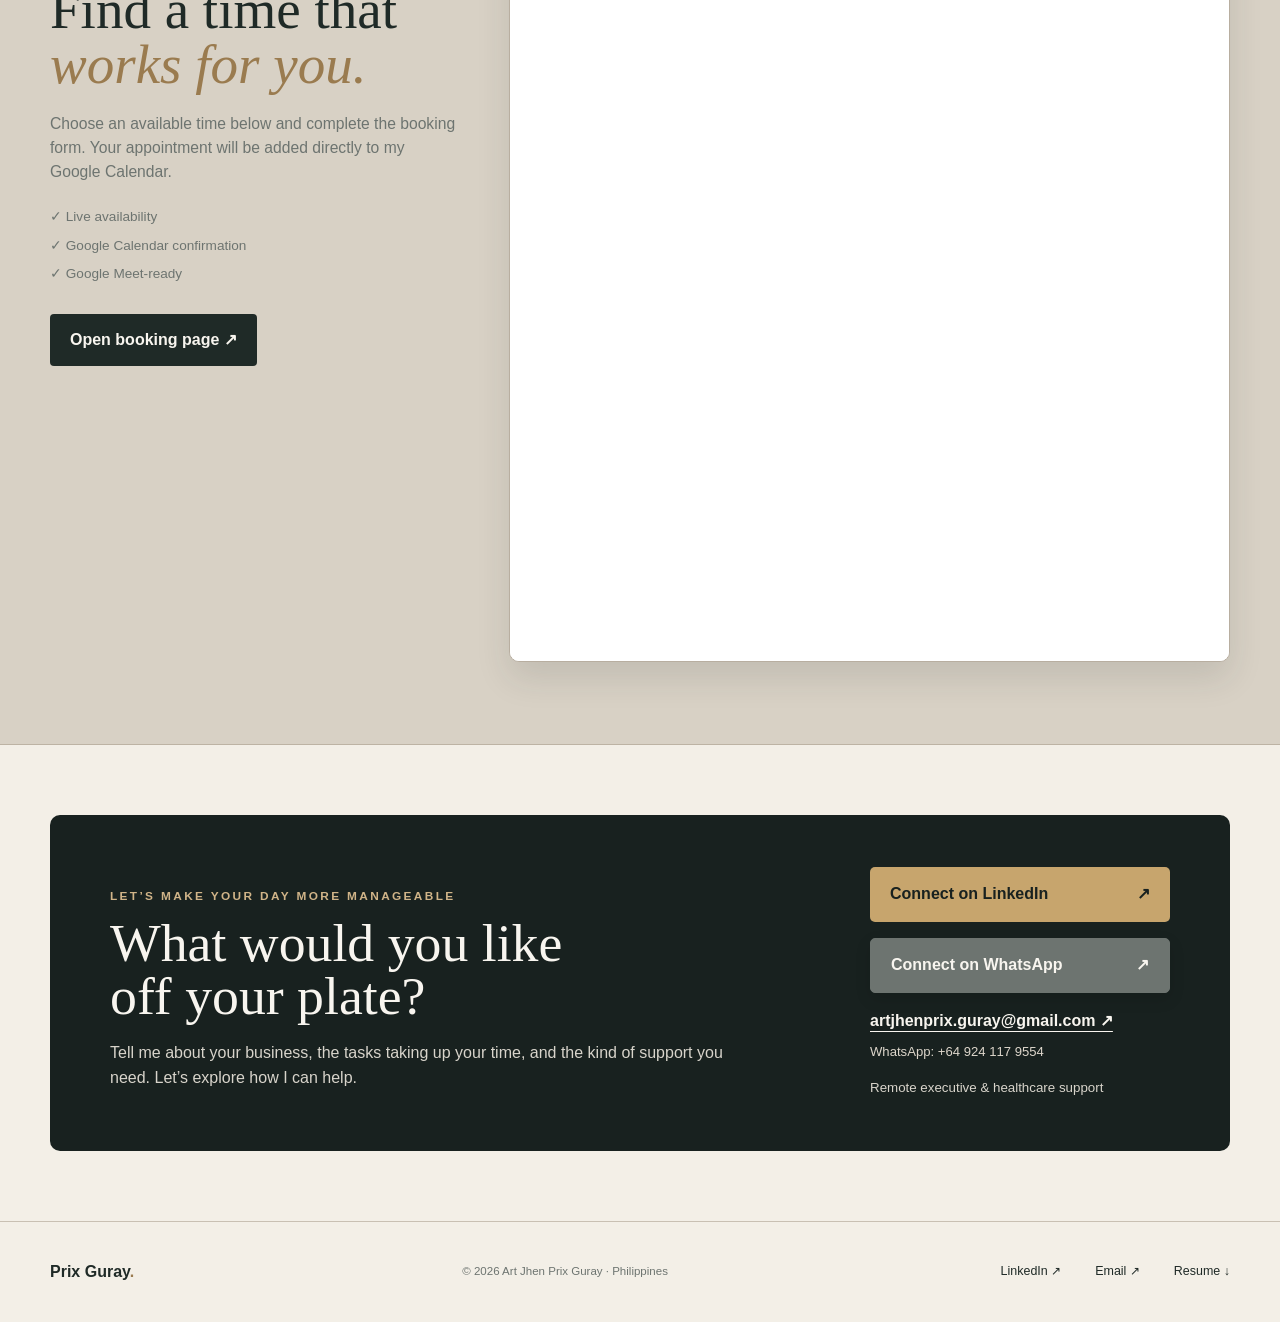
==== commit dda66b79: "Add restrained portfolio motion with reduced-motion support" ====
--- a/index.html
+++ b/index.html
@@ -10,6 +10,8 @@
 <link rel="icon" type="image/svg+xml" href="favicon.svg">
 <link rel="stylesheet" href="styles.css">
 <link rel="stylesheet" href="palette.css">
+<link rel="stylesheet" href="motion.css">
+<script src="motion.js" defer></script>
 </head>
 <body>
 <header class="site-header">
@@ -227,4 +229,4 @@
 })();
 </script>
 </body>
-</html>+</html>
--- a/palette.css
+++ b/palette.css
@@ -74,8 +74,9 @@
 .contact-copy>p:last-child,.contact-actions small{color:#D8D4CB}
 .linkedin-button{background:#C7A56D;color:var(--charcoal-deep)}
 .contact-email{color:var(--cream-light)}
-.contact-actions a[aria-label*="WhatsApp"]{background:var(--cream)!important;color:var(--charcoal)!important;border-color:var(--stone)!important}
 .contact-actions a[href^="https://wa.me/"]{color:#DDD6CB!important}
+.contact-actions a[aria-label*="WhatsApp"]{background:var(--slate)!important;color:var(--cream-light)!important;border-color:var(--slate)!important;box-shadow:0 6px 16px rgba(0,0,0,.12)}
+.contact-actions a[aria-label*="WhatsApp"]:hover{background:var(--bronze)!important;color:var(--charcoal-deep)!important;border-color:var(--bronze)!important}
 
 .site-footer a,.site-footer .brand{color:var(--charcoal)}
 .site-footer p{color:var(--slate)}
--- a/motion.css
+++ b/motion.css
@@ -0,0 +1,48 @@
+/* Motion layers onto the existing layout and premium palette. */
+.button, .nav-cta, .work-tab, .contact-actions a {
+  transition: color 200ms ease, background-color 200ms ease,
+    border-color 200ms ease, box-shadow 240ms ease, transform 240ms ease;
+}
+#services .service-grid article, .hero-card {
+  transition: background-color 240ms ease, border-color 240ms ease, box-shadow 240ms ease;
+}
+.hero-card img, .meet-photo img {
+  transition: filter 300ms ease;
+}
+a:focus-visible, button:focus-visible {
+  outline: 2px solid var(--bronze);
+  outline-offset: 4px;
+}
+.work-tab:focus-visible { outline-offset: -4px; }
+
+@media (hover: hover) and (pointer: fine) {
+  .button:hover, .nav-cta:hover, .contact-actions a:hover {
+    transform: translateY(-2px);
+  }
+  .button.dark:hover {
+    background: var(--charcoal-deep);
+    box-shadow: 0 5px 14px rgba(31,42,39,.14);
+  }
+  .button.outline-dark:hover, .nav-cta:hover {
+    background: var(--stone-light);
+    border-color: var(--bronze);
+  }
+  #services .service-grid article:hover {
+    background: var(--cream-light);
+    box-shadow: inset 0 2px 0 var(--bronze);
+  }
+  .work-tab:hover { border-color: var(--bronze); }
+  .work-tab:not(.active):hover { background: var(--stone); }
+  .hero-card:hover { border-color: var(--bronze); }
+  .hero-card:hover img, .meet-photo:hover img { filter: brightness(1.025); }
+  .linkedin-button:hover { background: var(--bronze-soft); }
+}
+
+@media (prefers-reduced-motion: reduce) {
+  html { scroll-behavior: auto; }
+  .button, .nav-cta, .work-tab, .contact-actions a,
+  #services .service-grid article, .hero-card, .hero-card img, .meet-photo img {
+    transition: none;
+  }
+  .button:hover, .nav-cta:hover, .contact-actions a:hover { transform: none; }
+}
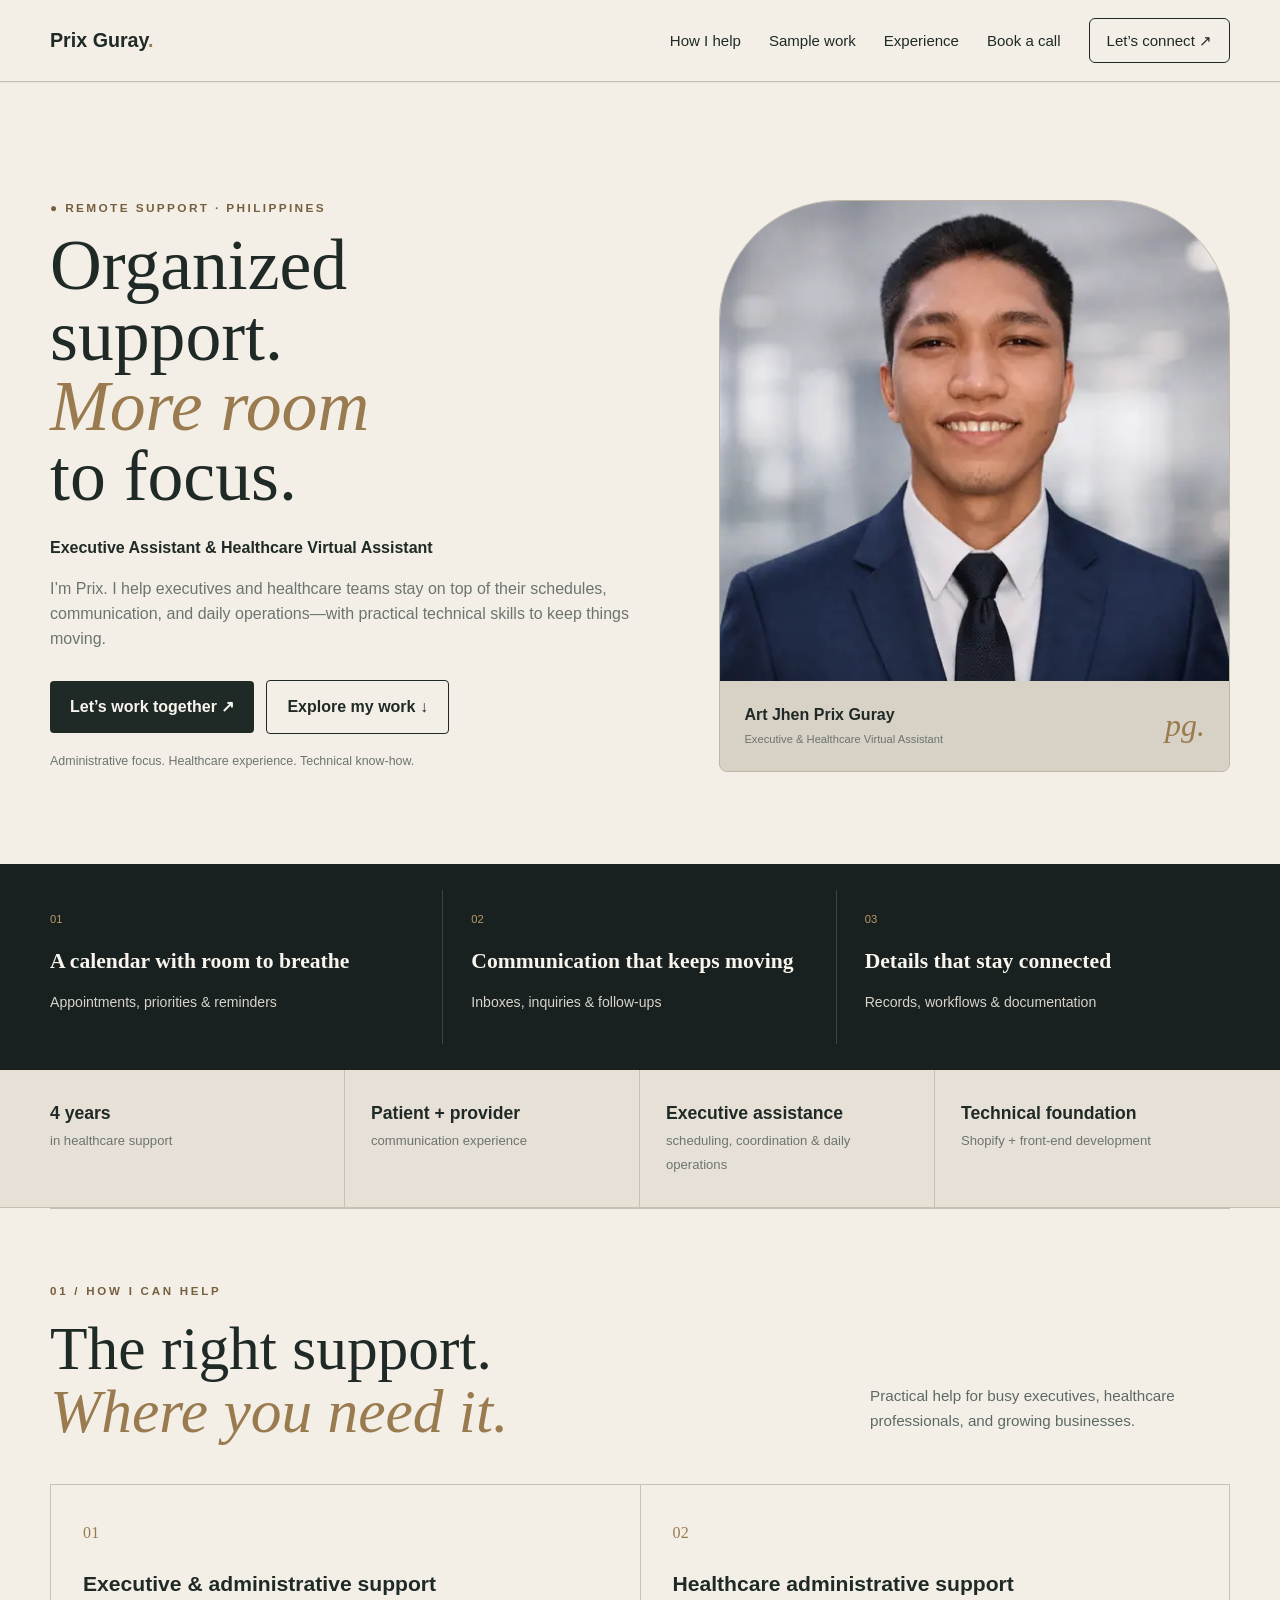
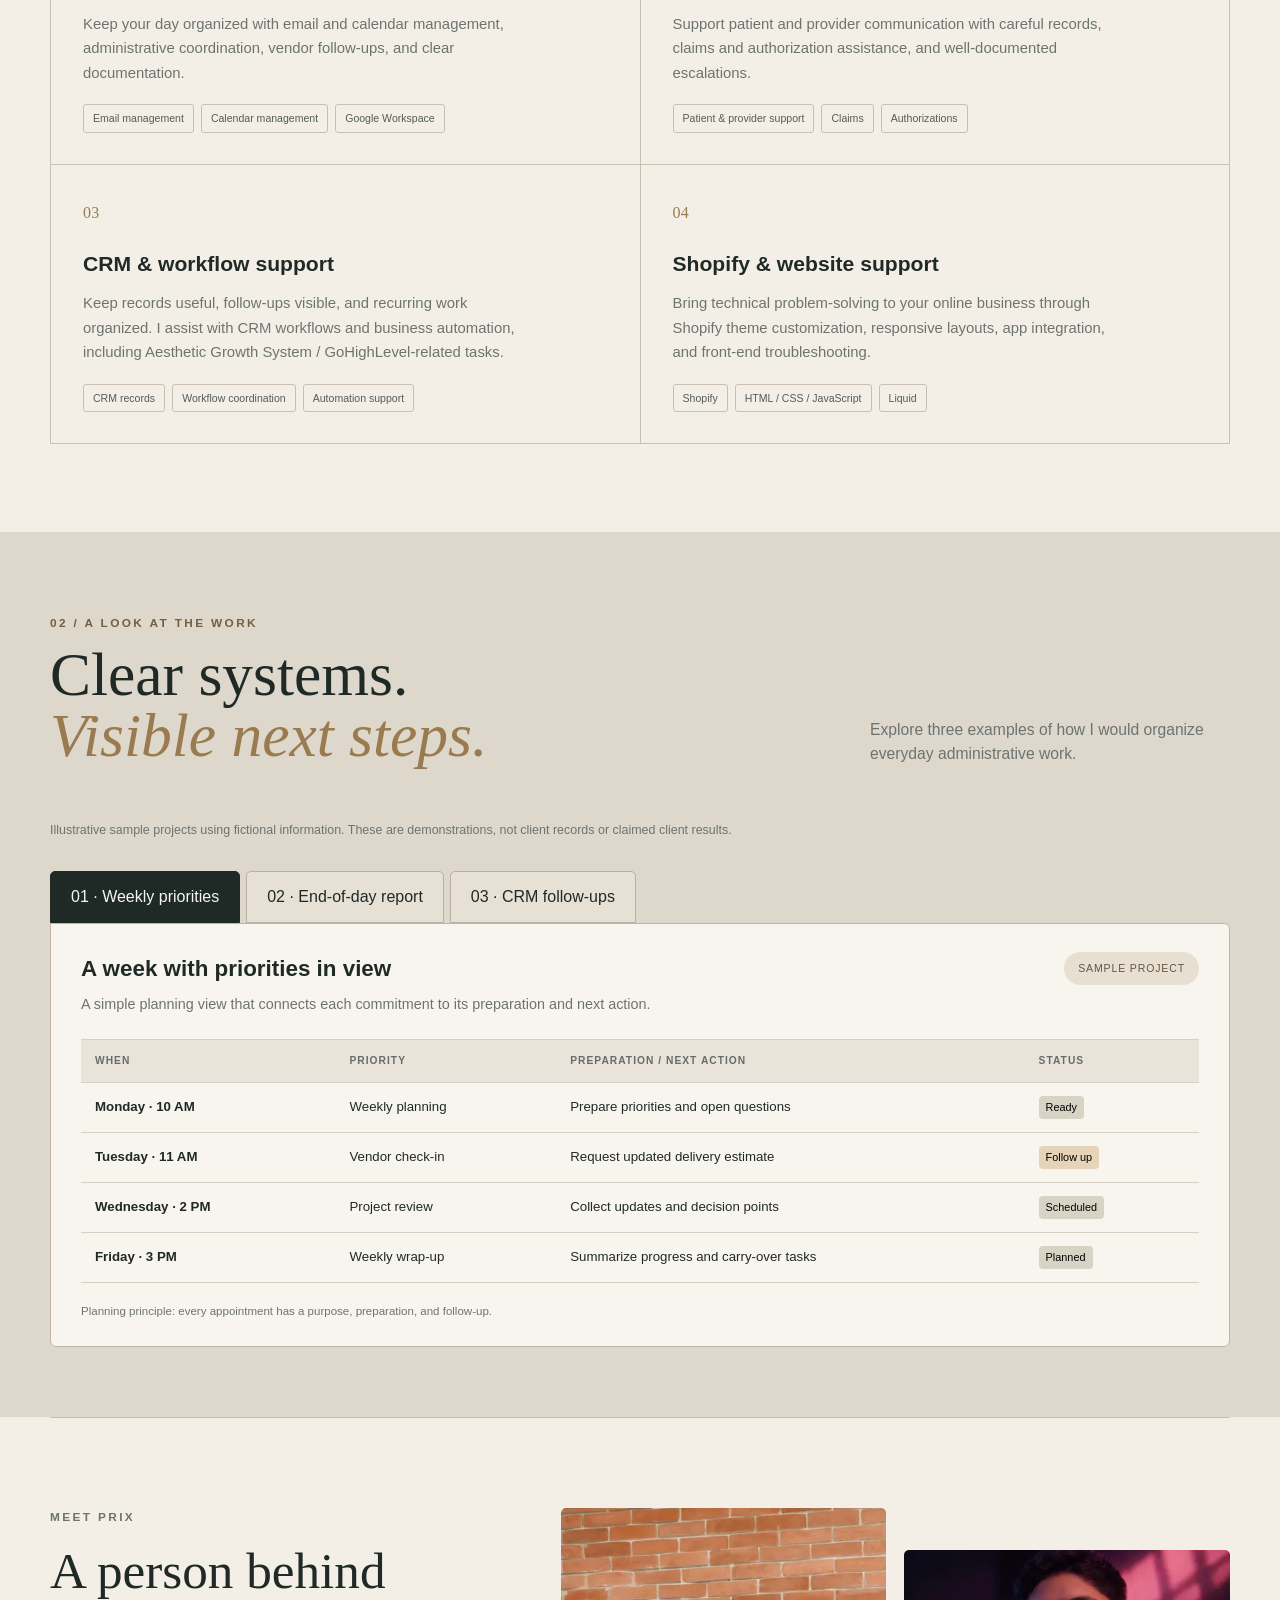
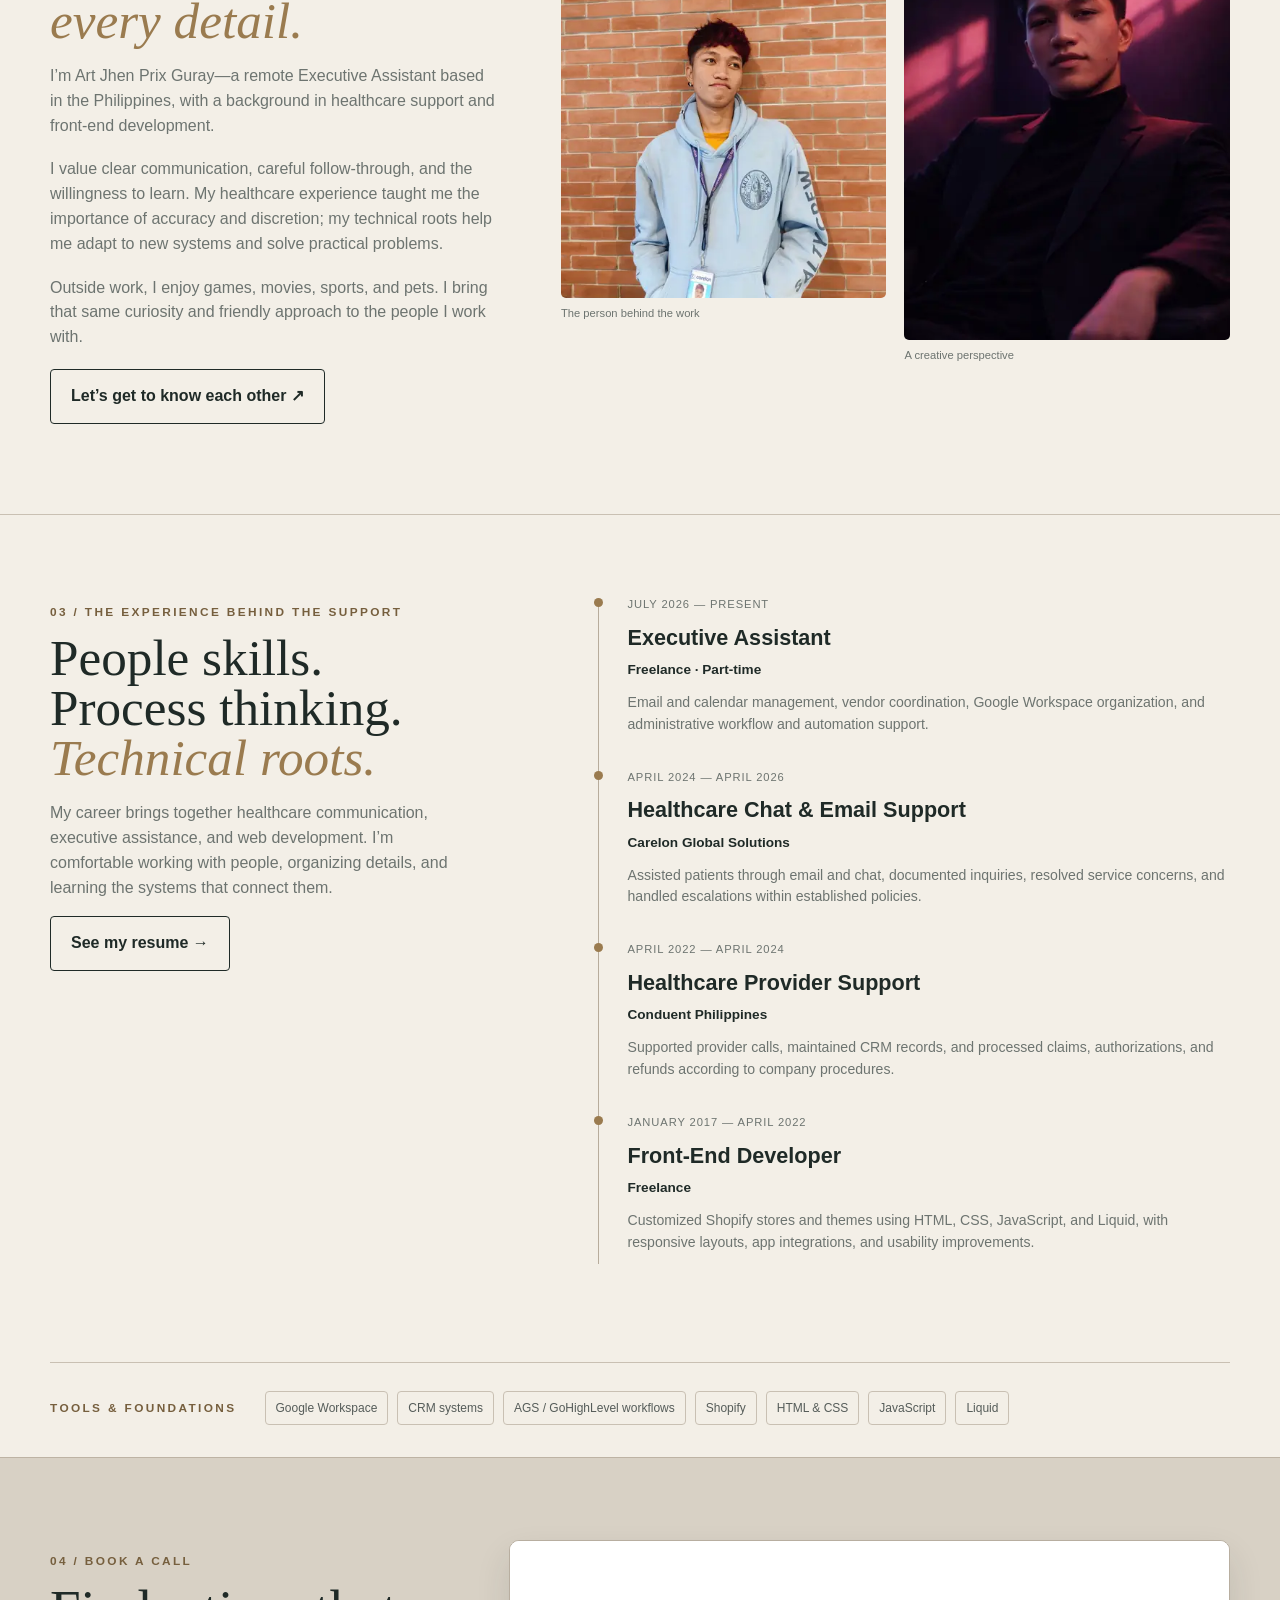
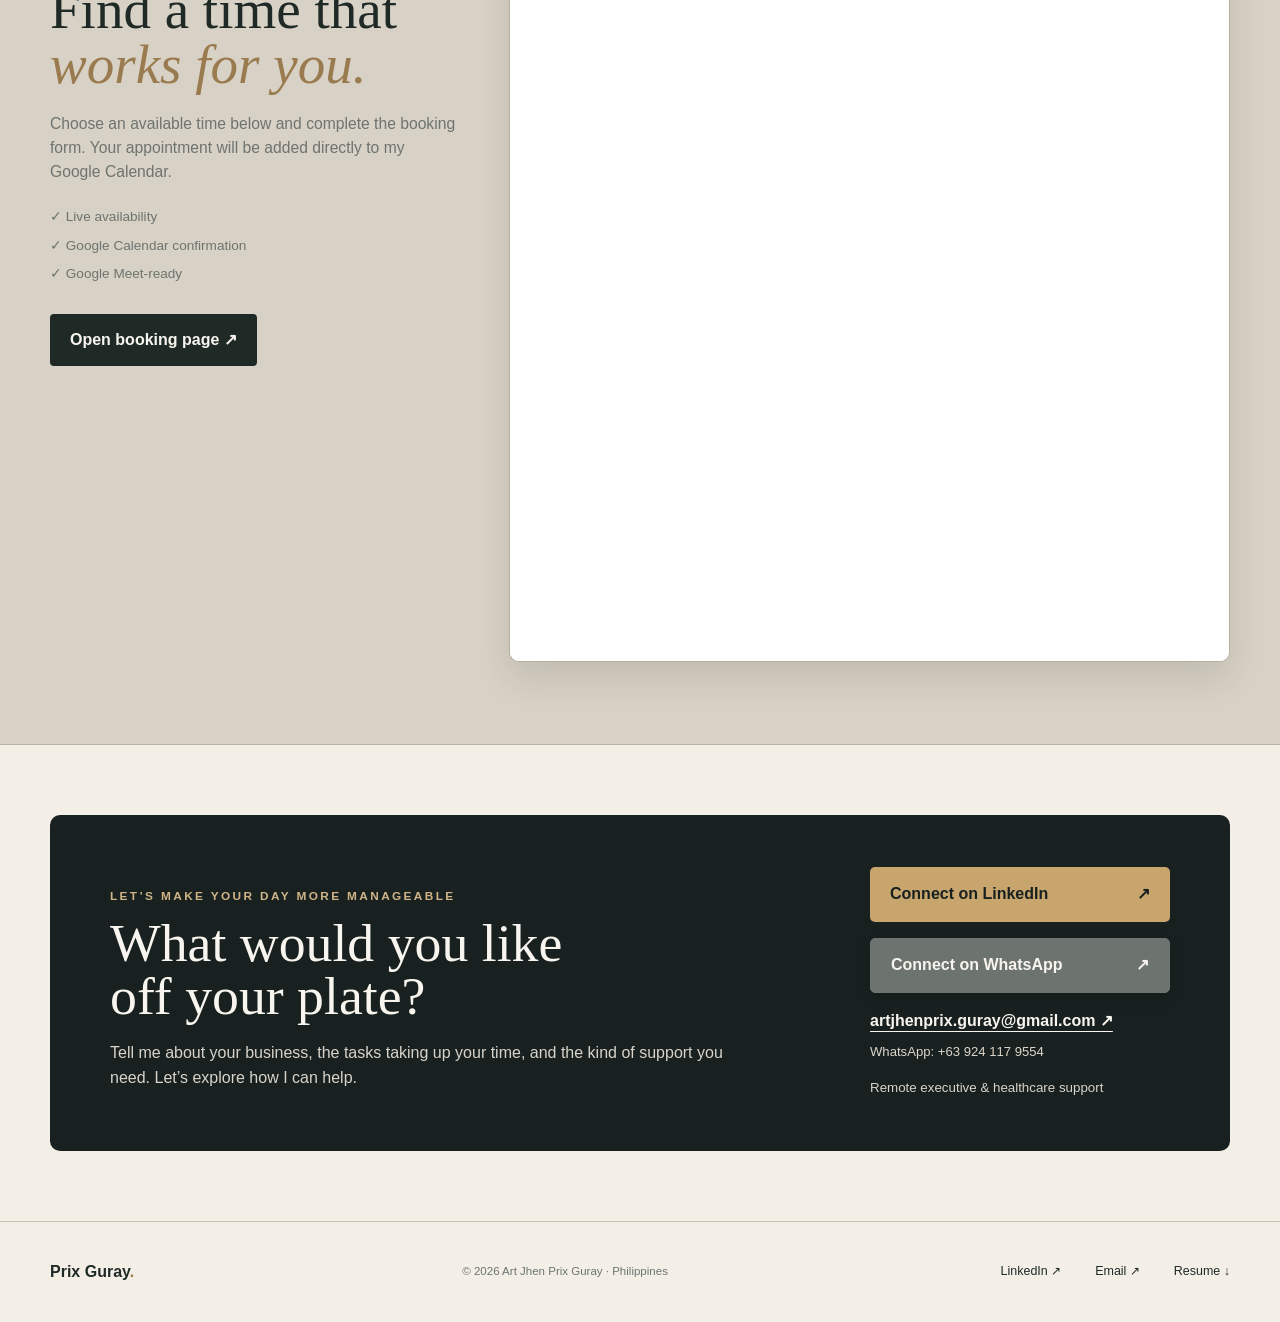
==== commit 30dc2335: "Correct WhatsApp country code to +63" ====
--- a/index.html
+++ b/index.html
@@ -192,9 +192,9 @@
     </div>
     <div class="contact-actions">
       <a class="linkedin-button" href="https://www.linkedin.com/in/prixguray/" target="_blank" rel="noopener">Connect on LinkedIn <span>↗</span></a>
-      <a href="https://wa.me/649241179554?text=Hi%20Prix%2C%20I%20found%20your%20portfolio%20and%20would%20like%20to%20connect." target="_blank" rel="noopener" aria-label="Connect with Prix on WhatsApp" style="display:flex;justify-content:space-between;align-items:center;background:#fff;color:#17312f;text-decoration:none;padding:14px 20px;border:1px solid rgba(255,255,255,.72);border-radius:5px;font-weight:700;">Connect on WhatsApp <span>↗</span></a>
+      <a href="https://wa.me/639241179554?text=Hi%20Prix%2C%20I%20found%20your%20portfolio%20and%20would%20like%20to%20connect." target="_blank" rel="noopener" aria-label="Connect with Prix on WhatsApp" style="display:flex;justify-content:space-between;align-items:center;background:#fff;color:#17312f;text-decoration:none;padding:14px 20px;border:1px solid rgba(255,255,255,.72);border-radius:5px;font-weight:700;">Connect on WhatsApp <span>↗</span></a>
       <a class="contact-email" href="mailto:artjhenprix.guray@gmail.com">artjhenprix.guray@gmail.com ↗</a>
-      <a href="https://wa.me/649241179554" target="_blank" rel="noopener" style="color:#d4dedb;text-decoration:none;font-size:.82rem;margin-top:-8px;">WhatsApp: +64 924 117 9554</a>
+      <a href="https://wa.me/639241179554" target="_blank" rel="noopener" style="color:#d4dedb;text-decoration:none;font-size:.82rem;margin-top:-8px;">WhatsApp: +63 924 117 9554</a>
       <small>Remote executive &amp; healthcare support</small>
     </div>
   </div>
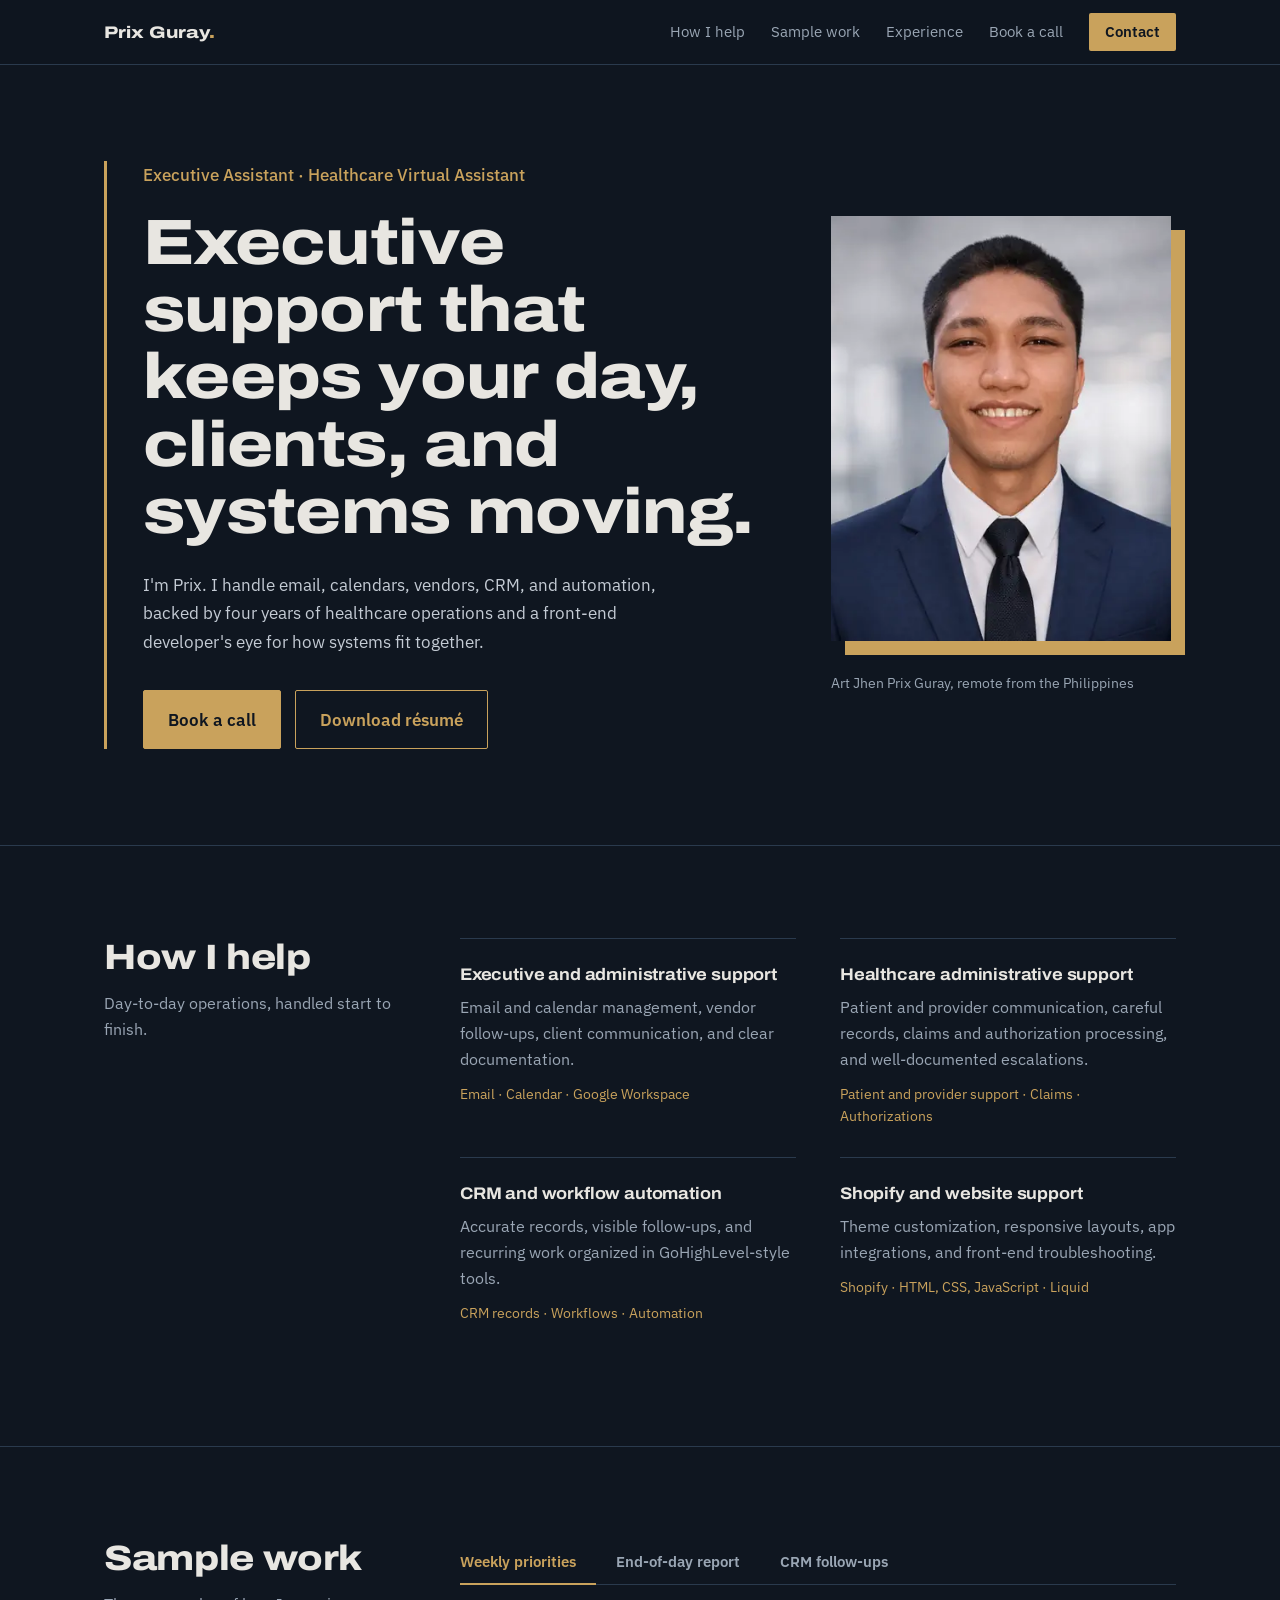
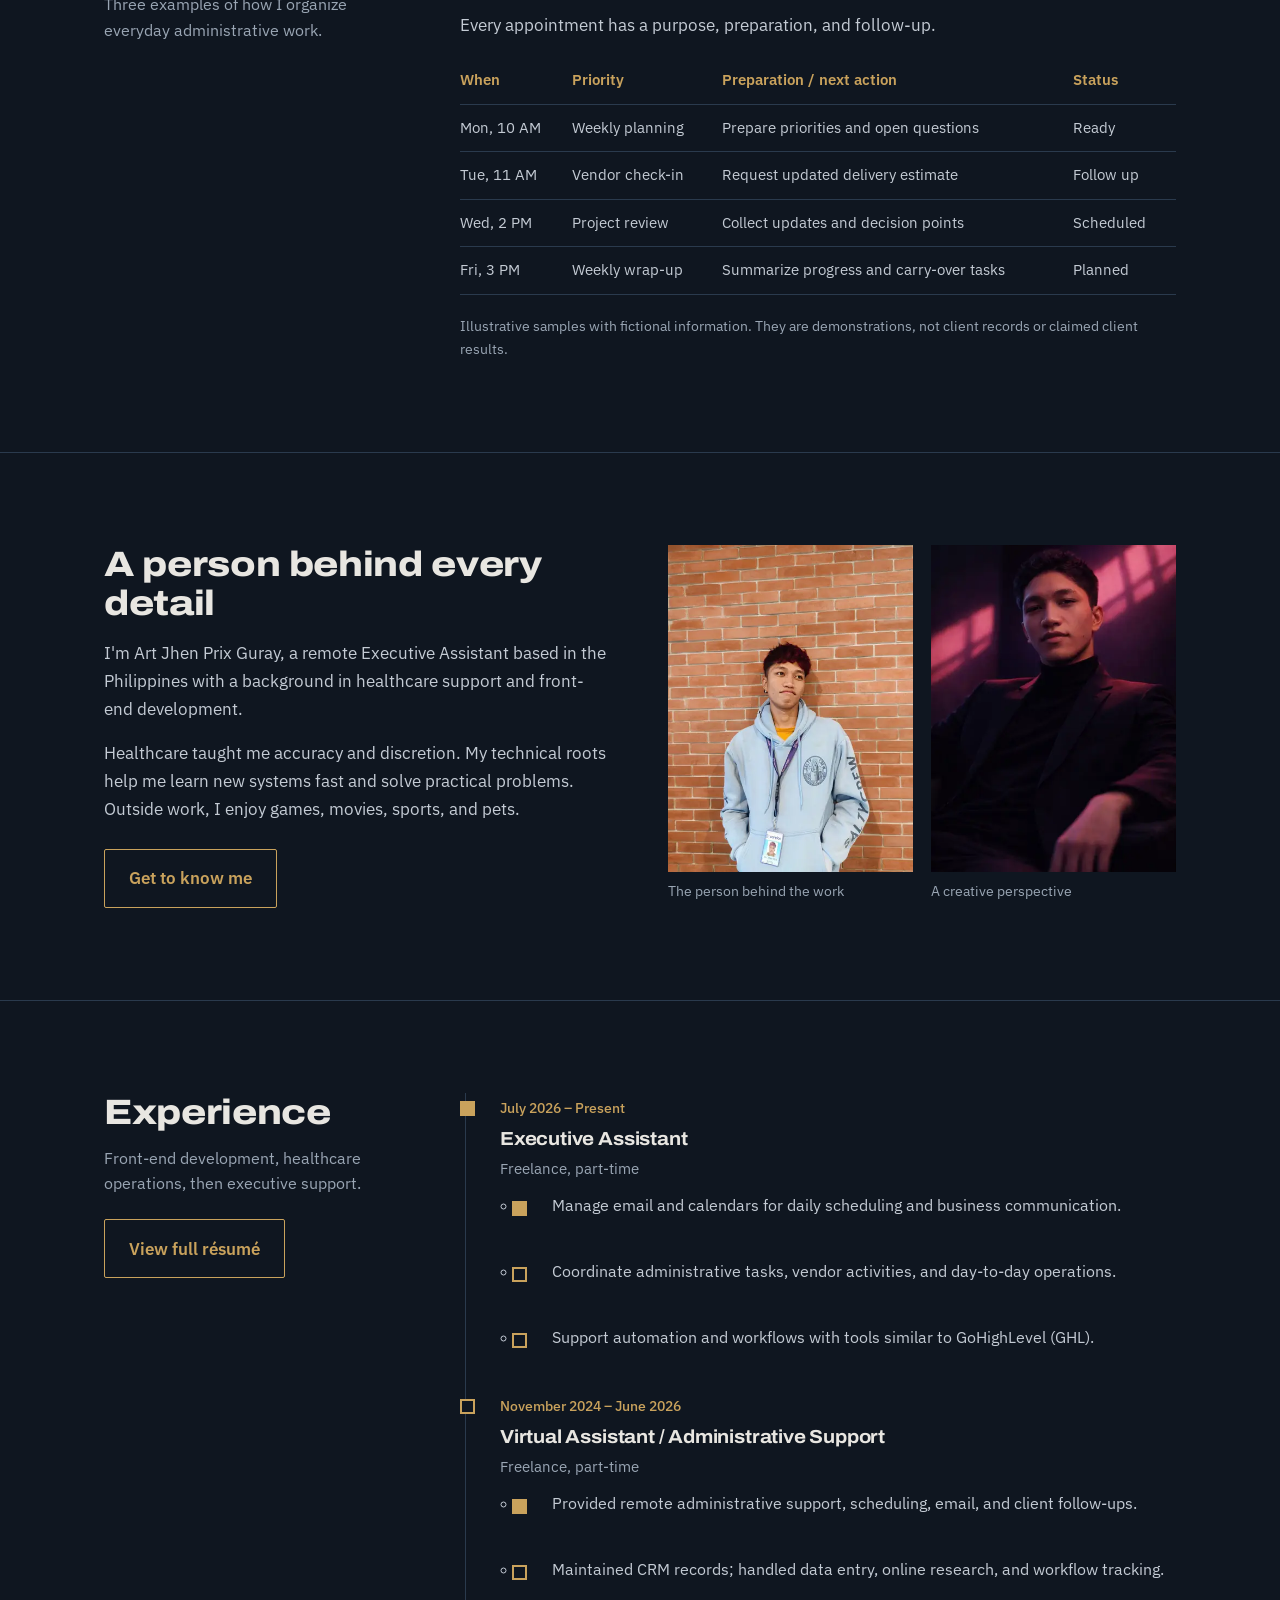
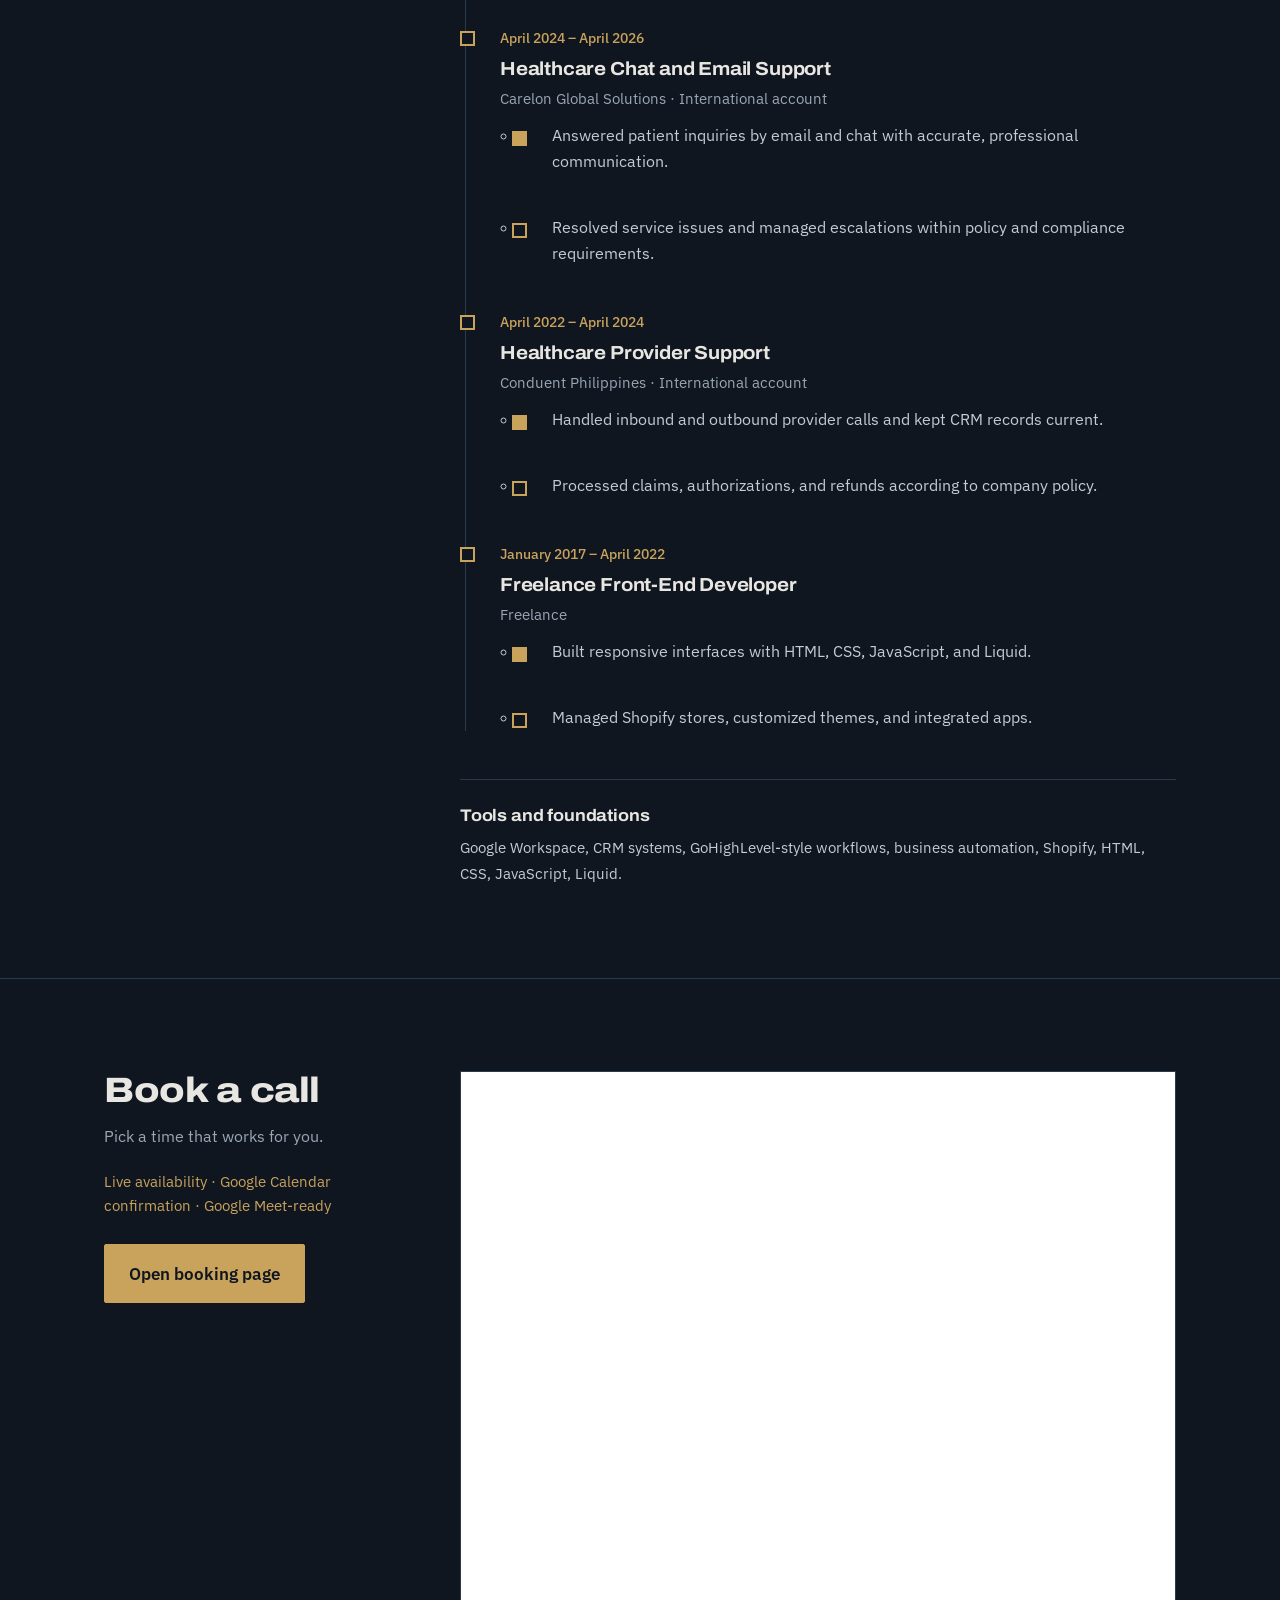
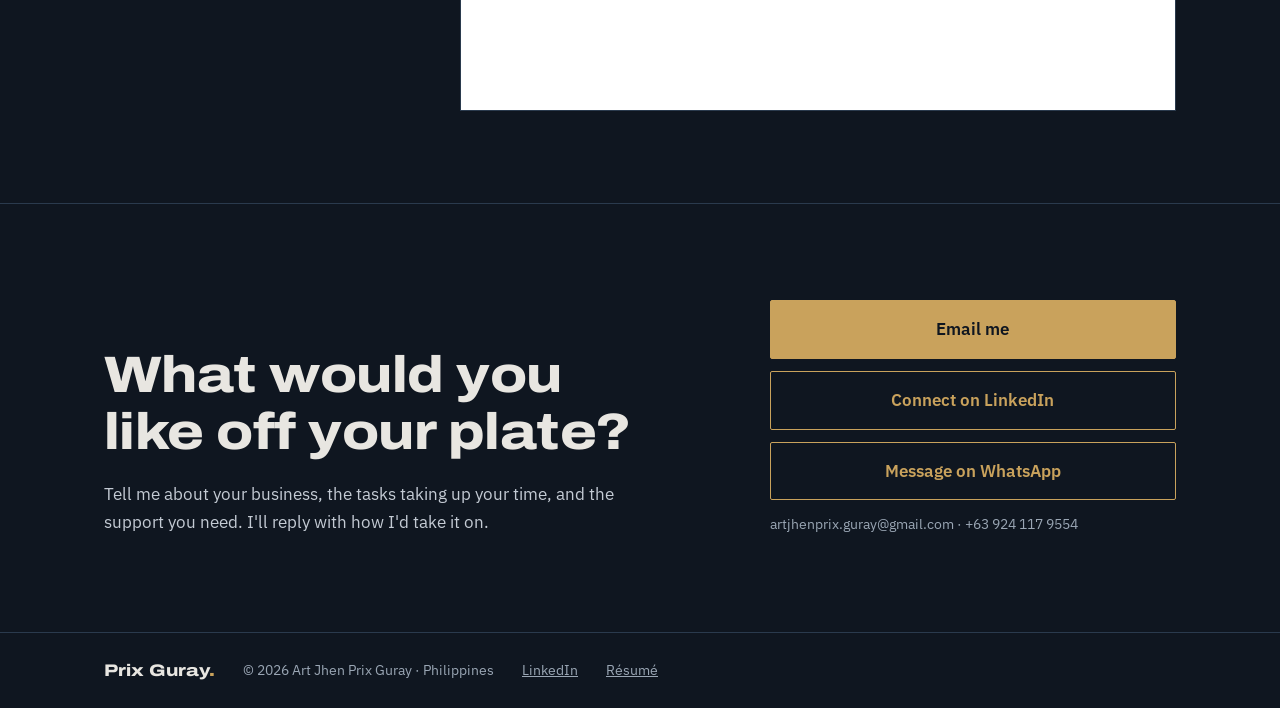
==== commit 53e54e1d: "This is the updated version created by cloude" ====
--- a/index.html
+++ b/index.html
@@ -1,232 +1,147 @@
-<!doctype html>
+<!DOCTYPE html>
 <html lang="en">
 <head>
 <meta charset="utf-8">
-<meta name="viewport" content="width=device-width,initial-scale=1">
+<meta name="viewport" content="width=device-width, initial-scale=1">
 <title>Art Jhen Prix Guray | Executive Assistant & Healthcare Virtual Assistant</title>
-<meta name="description" content="Portfolio of Art Jhen Prix Guray, Executive Assistant and Healthcare Virtual Assistant specializing in administrative support, healthcare operations, CRM workflows, Shopify, and technical support.">
-<meta name="keywords" content="Executive Assistant, Healthcare Virtual Assistant, Administrative Support, Healthcare Support, CRM, GoHighLevel, Shopify, Remote Assistant, Philippines">
+<meta name="description" content="Portfolio of Art Jhen Prix Guray, Executive Assistant and Healthcare Virtual Assistant: email and calendar management, vendor coordination, CRM workflows, healthcare operations, and Shopify support.">
+<meta name="keywords" content="Executive Assistant, Healthcare Virtual Assistant, Administrative Support, CRM, GoHighLevel, Shopify, Remote Assistant, Philippines">
 <meta name="author" content="Art Jhen Prix Guray">
+<meta name="theme-color" content="#0f1620">
+<meta property="og:title" content="Art Jhen Prix Guray | Executive Assistant">
+<meta property="og:description" content="Executive support that keeps your day, clients, and systems moving.">
+<meta property="og:image" content="assets/profile-photo.webp?v=3">
 <link rel="icon" type="image/svg+xml" href="favicon.svg">
+<link rel="preconnect" href="https://fonts.googleapis.com">
+<link rel="preconnect" href="https://fonts.gstatic.com" crossorigin>
+<link href="https://fonts.googleapis.com/css2?family=Archivo:wdth,wght@62..125,500..900&family=IBM+Plex+Sans:wght@400;500;600&display=swap" rel="stylesheet">
 <link rel="stylesheet" href="styles.css">
-<link rel="stylesheet" href="palette.css">
 <link rel="stylesheet" href="motion.css">
 <script src="motion.js" defer></script>
 </head>
 <body>
-<header class="site-header">
+<header><div class="wrap">
   <a class="brand" href="#top">Prix Guray<span>.</span></a>
-  <nav>
-    <a href="#services">How I help</a>
-    <a href="#work">Sample work</a>
-    <a href="#experience">Experience</a>
-    <a href="#booking">Book a call</a>
-    <a class="nav-cta" href="#contact">Let’s connect ↗</a>
+  <nav aria-label="Primary">
+    <a href="#services">How I help</a><a href="#work">Sample work</a><a href="#experience">Experience</a><a href="#booking">Book a call</a><a class="pill" href="#contact">Contact</a>
   </nav>
-</header>
+</div></header>
 
-<main>
-<section class="hero page-shell" id="top">
-  <div class="hero-copy">
-    <p class="eyebrow">● REMOTE SUPPORT · PHILIPPINES</p>
-    <h1>Organized<br>support.<br><em>More room</em><br>to focus.</h1>
-    <p class="role">Executive Assistant &amp; Healthcare Virtual Assistant</p>
-    <p class="lead">I’m Prix. I help executives and healthcare teams stay on top of their schedules, communication, and daily operations—with practical technical skills to keep things moving.</p>
-    <div class="actions">
-      <a class="button dark" href="mailto:artjhenprix.guray@gmail.com">Let’s work together ↗</a>
-      <a class="button outline-dark" href="#work">Explore my work ↓</a>
+<main id="top">
+<section class="hero"><div class="wrap">
+  <div class="copy">
+    <p class="roles">Executive Assistant · Healthcare Virtual Assistant</p>
+    <h1>Executive support that keeps your day, clients, and systems moving.</h1>
+    <p class="lead">I'm Prix. I handle email, calendars, vendors, CRM, and automation, backed by four years of healthcare operations and a front-end developer's eye for how systems fit together.</p>
+    <div class="cta"><a class="btn main" href="#booking">Book a call</a><a class="btn" href="Art-Jhen-Prix-Guray-Resume.pdf" download>Download résumé</a></div>
+  </div>
+  <div class="portrait">
+    <img src="assets/profile-photo.webp?v=3" alt="Portrait of Art Jhen Prix Guray">
+    <p>Art Jhen Prix Guray, remote from the Philippines</p>
+  </div>
+</div></section>
+
+<section class="block" id="services"><div class="wrap split">
+  <div><h2>How I help</h2><p class="intro">Day-to-day operations, handled start to finish.</p></div>
+  <div class="services">
+    <div><h3>Executive and administrative support</h3><p>Email and calendar management, vendor follow-ups, client communication, and clear documentation.</p><p class="tags">Email · Calendar · Google Workspace</p></div>
+    <div><h3>Healthcare administrative support</h3><p>Patient and provider communication, careful records, claims and authorization processing, and well-documented escalations.</p><p class="tags">Patient and provider support · Claims · Authorizations</p></div>
+    <div><h3>CRM and workflow automation</h3><p>Accurate records, visible follow-ups, and recurring work organized in GoHighLevel-style tools.</p><p class="tags">CRM records · Workflows · Automation</p></div>
+    <div><h3>Shopify and website support</h3><p>Theme customization, responsive layouts, app integrations, and front-end troubleshooting.</p><p class="tags">Shopify · HTML, CSS, JavaScript · Liquid</p></div>
+  </div>
+</div></section>
+
+<section class="block" id="work"><div class="wrap split">
+  <div><h2>Sample work</h2><p class="intro">Three examples of how I organize everyday administrative work.</p></div>
+  <div>
+    <div class="tabs" role="tablist" aria-label="Sample work examples">
+      <button class="tab" role="tab" id="t-weekly" aria-controls="p-weekly" aria-selected="true" data-t="weekly">Weekly priorities</button>
+      <button class="tab" role="tab" id="t-eod" aria-controls="p-eod" aria-selected="false" data-t="eod">End-of-day report</button>
+      <button class="tab" role="tab" id="t-crm" aria-controls="p-crm" aria-selected="false" data-t="crm">CRM follow-ups</button>
     </div>
-    <p class="hero-note">Administrative focus. Healthcare experience. Technical know-how.</p>
-  </div>
-  <div class="hero-visual">
-    <div class="hero-card">
-      <img src="assets/profile-photo.webp?v=3" alt="Professional portrait of Art Jhen Prix Guray">
-      <div class="hero-card-footer">
-        <div><strong>Art Jhen Prix Guray</strong><small>Executive &amp; Healthcare Virtual Assistant</small></div>
-        <b>pg.</b>
+    <div class="panel" role="tabpanel" id="p-weekly" aria-labelledby="t-weekly" data-p="weekly">
+      <p>Every appointment has a purpose, preparation, and follow-up.</p>
+      <div class="scroll"><table><tr><th>When</th><th>Priority</th><th>Preparation / next action</th><th>Status</th></tr>
+      <tr><td>Mon, 10 AM</td><td>Weekly planning</td><td>Prepare priorities and open questions</td><td>Ready</td></tr>
+      <tr><td>Tue, 11 AM</td><td>Vendor check-in</td><td>Request updated delivery estimate</td><td>Follow up</td></tr>
+      <tr><td>Wed, 2 PM</td><td>Project review</td><td>Collect updates and decision points</td><td>Scheduled</td></tr>
+      <tr><td>Fri, 3 PM</td><td>Weekly wrap-up</td><td>Summarize progress and carry-over tasks</td><td>Planned</td></tr></table></div>
+    </div>
+    <div class="panel" role="tabpanel" id="p-eod" aria-labelledby="t-eod" data-p="eod" hidden>
+      <p>A daily report that makes the decision you need to make easy to find.</p>
+      <div class="cols3">
+        <div><h3>Completed today</h3><p>Organized the shared inbox. Updated meeting notes. Confirmed tomorrow's calendar.</p></div>
+        <div><h3>Needs your input</h3><p>Vendor quote is ready for review. Confirm whether to proceed before I schedule the next step.</p></div>
+        <div><h3>Next work session</h3><p>Follow up on pending replies. Update the task tracker. Prepare the weekly summary.</p></div>
       </div>
     </div>
+    <div class="panel" role="tabpanel" id="p-crm" aria-labelledby="t-crm" data-p="crm" hidden>
+      <p>Every lead gets a stage, a next action, and a due date.</p>
+      <div class="scroll"><table><tr><th>Fictional lead</th><th>Stage</th><th>Next action</th><th>Due</th></tr>
+      <tr><td>Example business A</td><td>New inquiry</td><td>Review request and prepare a reply</td><td>Today</td></tr>
+      <tr><td>Example business B</td><td>Awaiting response</td><td>Send an approved follow-up</td><td>Tomorrow</td></tr>
+      <tr><td>Example business C</td><td>Meeting booked</td><td>Confirm details and prepare notes</td><td>Before meeting</td></tr>
+      <tr><td>Example business D</td><td>Closed</td><td>Record outcome and close task</td><td>Complete</td></tr></table></div>
+    </div>
+    <p class="note">Illustrative samples with fictional information. They are demonstrations, not client records or claimed client results.</p>
   </div>
-</section>
+</div></section>
 
-<section class="promise-wrap">
-  <div class="promise-row page-shell compact-shell">
-    <article><span>01</span><h2>A calendar with room to breathe</h2><p>Appointments, priorities &amp; reminders</p></article>
-    <article><span>02</span><h2>Communication that keeps moving</h2><p>Inboxes, inquiries &amp; follow-ups</p></article>
-    <article><span>03</span><h2>Details that stay connected</h2><p>Records, workflows &amp; documentation</p></article>
+<section class="block" id="about"><div class="wrap about">
+  <div>
+    <h2>A person behind every detail</h2>
+    <p>I'm Art Jhen Prix Guray, a remote Executive Assistant based in the Philippines with a background in healthcare support and front-end development.</p>
+    <p>Healthcare taught me accuracy and discretion. My technical roots help me learn new systems fast and solve practical problems. Outside work, I enjoy games, movies, sports, and pets.</p>
+    <a class="btn" href="#contact">Get to know me</a>
   </div>
-</section>
+  <div class="gallery">
+    <figure><img src="assets/meet-casual.webp?v=3" alt="Art Jhen Prix Guray in a light blue hoodie by a brick wall" loading="lazy"><figcaption>The person behind the work</figcaption></figure>
+    <figure><img src="assets/meet-dark.webp?v=3" alt="Art Jhen Prix Guray in a dark suit" loading="lazy"><figcaption>A creative perspective</figcaption></figure>
+  </div>
+</div></section>
 
-<section class="stats-wrap">
-  <div class="stats page-shell compact-shell">
-    <div><strong>4 years</strong><span>in healthcare support</span></div>
-    <div><strong>Patient + provider</strong><span>communication experience</span></div>
-    <div><strong>Executive assistance</strong><span>scheduling, coordination &amp; daily operations</span></div>
-    <div><strong>Technical foundation</strong><span>Shopify + front-end development</span></div>
+<section class="block" id="experience"><div class="wrap split">
+  <div><h2>Experience</h2><p class="intro">Front-end development, healthcare operations, then executive support.</p><p style="margin-top:22px"><a class="btn" href="resume.html">View full résumé</a></p></div>
+  <div>
+    <ol class="timeline">
+      <li><span class="when">July 2026 – Present</span><h3>Executive Assistant</h3><p class="org">Freelance, part-time</p><ul><li>Manage email and calendars for daily scheduling and business communication.</li><li>Coordinate administrative tasks, vendor activities, and day-to-day operations.</li><li>Support automation and workflows with tools similar to GoHighLevel (GHL).</li></ul></li>
+      <li><span class="when">November 2024 – June 2026</span><h3>Virtual Assistant / Administrative Support</h3><p class="org">Freelance, part-time</p><ul><li>Provided remote administrative support, scheduling, email, and client follow-ups.</li><li>Maintained CRM records; handled data entry, online research, and workflow tracking.</li></ul></li>
+      <li><span class="when">April 2024 – April 2026</span><h3>Healthcare Chat and Email Support</h3><p class="org">Carelon Global Solutions · International account</p><ul><li>Answered patient inquiries by email and chat with accurate, professional communication.</li><li>Resolved service issues and managed escalations within policy and compliance requirements.</li></ul></li>
+      <li><span class="when">April 2022 – April 2024</span><h3>Healthcare Provider Support</h3><p class="org">Conduent Philippines · International account</p><ul><li>Handled inbound and outbound provider calls and kept CRM records current.</li><li>Processed claims, authorizations, and refunds according to company policy.</li></ul></li>
+      <li><span class="when">January 2017 – April 2022</span><h3>Freelance Front-End Developer</h3><p class="org">Freelance</p><ul><li>Built responsive interfaces with HTML, CSS, JavaScript, and Liquid.</li><li>Managed Shopify stores, customized themes, and integrated apps.</li></ul></li>
+    </ol>
+    <div class="tools"><h3>Tools and foundations</h3><p>Google Workspace, CRM systems, GoHighLevel-style workflows, business automation, Shopify, HTML, CSS, JavaScript, Liquid.</p></div>
   </div>
-</section>
+</div></section>
 
-<section class="section page-shell" id="services">
-  <div class="section-heading"><p>01 / HOW I CAN HELP</p><h2>The right support.<br><em>Where you need it.</em></h2><p>Practical help for busy executives, healthcare professionals, and growing businesses.</p></div>
-  <div class="service-grid">
-    <article><b>01</b><h3>Executive &amp; administrative support</h3><p>Keep your day organized with email and calendar management, administrative coordination, vendor follow-ups, and clear documentation.</p><div class="chips"><span>Email management</span><span>Calendar management</span><span>Google Workspace</span></div></article>
-    <article><b>02</b><h3>Healthcare administrative support</h3><p>Support patient and provider communication with careful records, claims and authorization assistance, and well-documented escalations.</p><div class="chips"><span>Patient &amp; provider support</span><span>Claims</span><span>Authorizations</span></div></article>
-    <article><b>03</b><h3>CRM &amp; workflow support</h3><p>Keep records useful, follow-ups visible, and recurring work organized. I assist with CRM workflows and business automation, including Aesthetic Growth System / GoHighLevel-related tasks.</p><div class="chips"><span>CRM records</span><span>Workflow coordination</span><span>Automation support</span></div></article>
-    <article><b>04</b><h3>Shopify &amp; website support</h3><p>Bring technical problem-solving to your online business through Shopify theme customization, responsive layouts, app integration, and front-end troubleshooting.</p><div class="chips"><span>Shopify</span><span>HTML / CSS / JavaScript</span><span>Liquid</span></div></article>
+<section class="block" id="booking"><div class="wrap split">
+  <div><h2>Book a call</h2><p class="intro">Pick a time that works for you.</p><p class="points">Live availability · Google Calendar confirmation · Google Meet-ready</p><a class="btn main" href="https://calendar.app.google/vziLiJSb3LUWex8G8" target="_blank" rel="noopener">Open booking page</a></div>
+  <iframe src="https://calendar.app.google/vziLiJSb3LUWex8G8" title="Book an appointment with Art Jhen Prix Guray" loading="lazy"></iframe>
+</div></section>
+
+<section class="contact" id="contact"><div class="wrap grid">
+  <div><h2>What would you like off your plate?</h2><p>Tell me about your business, the tasks taking up your time, and the support you need. I'll reply with how I'd take it on.</p></div>
+  <div class="links">
+    <a class="btn main" href="mailto:artjhenprix.guray@gmail.com?subject=Executive%20Assistant%20inquiry">Email me</a>
+    <a class="btn" href="https://www.linkedin.com/in/prixguray/" target="_blank" rel="noopener">Connect on LinkedIn</a>
+    <a class="btn" href="https://wa.me/639241179554?text=Hi%20Prix%2C%20I%20found%20your%20portfolio%20and%20would%20like%20to%20connect." target="_blank" rel="noopener">Message on WhatsApp</a>
+    <small>artjhenprix.guray@gmail.com · +63 924 117 9554</small>
   </div>
-</section>
-
-<section class="work-wrap" id="work">
-  <div class="section work-section page-shell">
-    <div class="work-intro">
-      <div class="section-heading work-heading"><p>02 / A LOOK AT THE WORK</p><h2>Clear systems.<br><em>Visible next steps.</em></h2></div>
-      <p class="work-sidecopy">Explore three examples of how I would organize everyday administrative work.</p>
-    </div>
-    <p class="sample-disclaimer">Illustrative sample projects using fictional information. These are demonstrations, not client records or claimed client results.</p>
-
-    <div class="work-tabs" role="tablist" aria-label="Sample work examples">
-      <button class="work-tab active" role="tab" aria-selected="true" aria-controls="panel-weekly" id="tab-weekly" data-tab="weekly">01 · Weekly priorities</button>
-      <button class="work-tab" role="tab" aria-selected="false" aria-controls="panel-eod" id="tab-eod" data-tab="eod">02 · End-of-day report</button>
-      <button class="work-tab" role="tab" aria-selected="false" aria-controls="panel-crm" id="tab-crm" data-tab="crm">03 · CRM follow-ups</button>
-    </div>
-
-    <div class="work-panels">
-      <article class="work-panel active" id="panel-weekly" role="tabpanel" aria-labelledby="tab-weekly" data-panel="weekly">
-        <div class="panel-head"><div><h3>A week with priorities in view</h3><p>A simple planning view that connects each commitment to its preparation and next action.</p></div><span class="sample-badge">SAMPLE PROJECT</span></div>
-        <div class="data-table">
-          <div class="data-row data-head"><span>WHEN</span><span>PRIORITY</span><span>PREPARATION / NEXT ACTION</span><span>STATUS</span></div>
-          <div class="data-row"><span><strong>Monday · 10 AM</strong></span><span>Weekly planning</span><span>Prepare priorities and open questions</span><span><mark class="status green">Ready</mark></span></div>
-          <div class="data-row"><span><strong>Tuesday · 11 AM</strong></span><span>Vendor check-in</span><span>Request updated delivery estimate</span><span><mark class="status sand">Follow up</mark></span></div>
-          <div class="data-row"><span><strong>Wednesday · 2 PM</strong></span><span>Project review</span><span>Collect updates and decision points</span><span><mark class="status green">Scheduled</mark></span></div>
-          <div class="data-row"><span><strong>Friday · 3 PM</strong></span><span>Weekly wrap-up</span><span>Summarize progress and carry-over tasks</span><span><mark class="status green">Planned</mark></span></div>
-        </div>
-        <p class="principle">Planning principle: every appointment has a purpose, preparation, and follow-up.</p>
-      </article>
-
-      <article class="work-panel" id="panel-eod" role="tabpanel" aria-labelledby="tab-eod" data-panel="eod" hidden>
-        <div class="panel-head"><div><h3>An update you can act on</h3><p>A concise daily report that separates completed work, blockers, and next priorities.</p></div><span class="sample-badge">SAMPLE PROJECT</span></div>
-        <div class="eod-grid">
-          <div><h4>Completed today</h4><p>Organized the shared inbox.<br>Updated meeting notes.<br>Confirmed tomorrow’s calendar.</p></div>
-          <div><h4>Needs your input</h4><p>Vendor quote is ready for review. Please confirm whether to proceed before I schedule the next step.</p></div>
-          <div><h4>Next work session</h4><p>Follow up on pending replies.<br>Update the task tracker.<br>Prepare the weekly summary.</p></div>
-        </div>
-        <p class="principle">Reporting principle: make the decision needed easy to find.</p>
-      </article>
-
-      <article class="work-panel" id="panel-crm" role="tabpanel" aria-labelledby="tab-crm" data-panel="crm" hidden>
-        <div class="panel-head"><div><h3>Every lead has a next action</h3><p>A platform-neutral CRM example showing how stages and due dates make follow-ups easier to manage.</p></div><span class="sample-badge">SAMPLE PROJECT</span></div>
-        <div class="data-table crm-table">
-          <div class="data-row data-head"><span>FICTIONAL LEAD</span><span>STAGE</span><span>NEXT ACTION</span><span>DUE</span></div>
-          <div class="data-row"><span><strong>Example business A</strong></span><span>New inquiry</span><span>Review request and prepare a reply</span><span>Today</span></div>
-          <div class="data-row"><span><strong>Example business B</strong></span><span>Awaiting response</span><span>Send an approved follow-up</span><span>Tomorrow</span></div>
-          <div class="data-row"><span><strong>Example business C</strong></span><span>Meeting booked</span><span>Confirm details and prepare notes</span><span>Before meeting</span></div>
-          <div class="data-row"><span><strong>Example business D</strong></span><span>Closed</span><span>Record outcome and close task</span><span>Complete</span></div>
-        </div>
-        <p class="principle">Workflow principle: track a stage, a next action, and a due date.</p>
-      </article>
-    </div>
-  </div>
-</section>
-
-<section class="section meet-prix page-shell" id="about">
-  <div class="meet-copy">
-    <p class="eyebrow">MEET PRIX</p>
-    <h2>A person behind<br><em>every detail.</em></h2>
-    <p>I’m Art Jhen Prix Guray—a remote Executive Assistant based in the Philippines, with a background in healthcare support and front-end development.</p>
-    <p>I value clear communication, careful follow-through, and the willingness to learn. My healthcare experience taught me the importance of accuracy and discretion; my technical roots help me adapt to new systems and solve practical problems.</p>
-    <p>Outside work, I enjoy games, movies, sports, and pets. I bring that same curiosity and friendly approach to the people I work with.</p>
-    <a class="button outline-dark" href="#contact">Let’s get to know each other ↗</a>
-  </div>
-  <div class="meet-gallery">
-    <figure class="meet-photo meet-photo-a"><img src="assets/meet-casual.webp?v=3" alt="Art Jhen Prix Guray in a light blue hoodie by a brick wall"><figcaption>The person behind the work</figcaption></figure>
-    <figure class="meet-photo meet-photo-b"><img src="assets/meet-dark.webp?v=3" alt="Art Jhen Prix Guray in a dark suit with dramatic lighting"><figcaption>A creative perspective</figcaption></figure>
-  </div>
-</section>
-
-<section class="experience-wrap" id="experience">
-  <div class="experience-layout page-shell">
-    <div class="experience-intro">
-      <p class="eyebrow">03 / THE EXPERIENCE BEHIND THE SUPPORT</p>
-      <h2>People skills.<br>Process thinking.<br><em>Technical roots.</em></h2>
-      <p>My career brings together healthcare communication, executive assistance, and web development. I’m comfortable working with people, organizing details, and learning the systems that connect them.</p>
-      <a class="button outline-dark" href="resume.html">See my resume →</a>
-    </div>
-    <div class="experience-timeline">
-      <article><span class="timeline-dot"></span><time>JULY 2026 — PRESENT</time><h3>Executive Assistant</h3><b>Freelance · Part-time</b><p>Email and calendar management, vendor coordination, Google Workspace organization, and administrative workflow and automation support.</p></article>
-      <article><span class="timeline-dot"></span><time>APRIL 2024 — APRIL 2026</time><h3>Healthcare Chat &amp; Email Support</h3><b>Carelon Global Solutions</b><p>Assisted patients through email and chat, documented inquiries, resolved service concerns, and handled escalations within established policies.</p></article>
-      <article><span class="timeline-dot"></span><time>APRIL 2022 — APRIL 2024</time><h3>Healthcare Provider Support</h3><b>Conduent Philippines</b><p>Supported provider calls, maintained CRM records, and processed claims, authorizations, and refunds according to company procedures.</p></article>
-      <article><span class="timeline-dot"></span><time>JANUARY 2017 — APRIL 2022</time><h3>Front-End Developer</h3><b>Freelance</b><p>Customized Shopify stores and themes using HTML, CSS, JavaScript, and Liquid, with responsive layouts, app integrations, and usability improvements.</p></article>
-    </div>
-    <div class="tool-strip">
-      <p class="eyebrow">TOOLS &amp; FOUNDATIONS</p>
-      <div class="tool-pills"><span>Google Workspace</span><span>CRM systems</span><span>AGS / GoHighLevel workflows</span><span>Shopify</span><span>HTML &amp; CSS</span><span>JavaScript</span><span>Liquid</span></div>
-    </div>
-  </div>
-</section>
-
-<section class="booking-wrap" id="booking">
-  <div class="booking-section page-shell">
-    <div class="booking-intro">
-      <p class="eyebrow">04 / BOOK A CALL</p>
-      <h2>Find a time that<br><em>works for you.</em></h2>
-      <p>Choose an available time below and complete the booking form. Your appointment will be added directly to my Google Calendar.</p>
-      <div class="booking-points">
-        <span>✓ Live availability</span>
-        <span>✓ Google Calendar confirmation</span>
-        <span>✓ Google Meet-ready</span>
-      </div>
-      <a class="button dark booking-fallback" href="https://calendar.app.google/vziLiJSb3LUWex8G8" target="_blank" rel="noopener">Open booking page ↗</a>
-    </div>
-    <div class="booking-calendar">
-      <iframe src="https://calendar.app.google/vziLiJSb3LUWex8G8" title="Book an appointment with Art Jhen Prix Guray" loading="lazy" frameborder="0"></iframe>
-    </div>
-  </div>
-</section>
-
-<section class="contact-section page-shell" id="contact">
-  <div class="contact-card">
-    <div class="contact-copy">
-      <p class="eyebrow">LET’S MAKE YOUR DAY MORE MANAGEABLE</p>
-      <h2>What would you like<br>off your plate?</h2>
-      <p>Tell me about your business, the tasks taking up your time, and the kind of support you need. Let’s explore how I can help.</p>
-    </div>
-    <div class="contact-actions">
-      <a class="linkedin-button" href="https://www.linkedin.com/in/prixguray/" target="_blank" rel="noopener">Connect on LinkedIn <span>↗</span></a>
-      <a href="https://wa.me/639241179554?text=Hi%20Prix%2C%20I%20found%20your%20portfolio%20and%20would%20like%20to%20connect." target="_blank" rel="noopener" aria-label="Connect with Prix on WhatsApp" style="display:flex;justify-content:space-between;align-items:center;background:#fff;color:#17312f;text-decoration:none;padding:14px 20px;border:1px solid rgba(255,255,255,.72);border-radius:5px;font-weight:700;">Connect on WhatsApp <span>↗</span></a>
-      <a class="contact-email" href="mailto:artjhenprix.guray@gmail.com">artjhenprix.guray@gmail.com ↗</a>
-      <a href="https://wa.me/639241179554" target="_blank" rel="noopener" style="color:#d4dedb;text-decoration:none;font-size:.82rem;margin-top:-8px;">WhatsApp: +63 924 117 9554</a>
-      <small>Remote executive &amp; healthcare support</small>
-    </div>
-  </div>
-</section>
+</div></section>
 </main>
 
-<footer class="footer-wrap">
-  <div class="site-footer page-shell compact-shell">
-    <a class="brand" href="#top">Prix Guray<span>.</span></a>
-    <p>© 2026 Art Jhen Prix Guray · Philippines</p>
-    <a href="https://www.linkedin.com/in/prixguray/" target="_blank" rel="noopener">LinkedIn ↗</a>
-    <a href="mailto:artjhenprix.guray@gmail.com">Email ↗</a>
-    <a href="resume.html">Resume ↓</a>
-  </div>
-</footer>
+<footer><div class="wrap">
+  <a class="brand" href="#top">Prix Guray<span>.</span></a>
+  <span>© 2026 Art Jhen Prix Guray · Philippines</span>
+  <a href="https://www.linkedin.com/in/prixguray/" target="_blank" rel="noopener">LinkedIn</a>
+  <a href="resume.html">Résumé</a>
+</div></footer>
 
 <script>
-(function(){
-  const tabs = document.querySelectorAll('.work-tab');
-  const panels = document.querySelectorAll('.work-panel');
-  tabs.forEach(tab => {
-    tab.addEventListener('click', () => {
-      const target = tab.dataset.tab;
-      tabs.forEach(t => { t.classList.toggle('active', t === tab); t.setAttribute('aria-selected', t === tab ? 'true' : 'false'); });
-      panels.forEach(panel => {
-        const show = panel.dataset.panel === target;
-        panel.classList.toggle('active', show);
-        panel.hidden = !show;
-      });
-    });
-  });
-})();
+(function(){var tabs=document.querySelectorAll('.tab'),panels=document.querySelectorAll('.panel');
+tabs.forEach(function(t){t.addEventListener('click',function(){
+tabs.forEach(function(x){x.setAttribute('aria-selected',x===t)});
+panels.forEach(function(p){p.hidden=p.dataset.p!==t.dataset.t});});});})();
 </script>
 </body>
 </html>
--- a/styles.css
+++ b/styles.css
@@ -1,30 +1,100 @@
-*{box-sizing:border-box}html{scroll-behavior:smooth}body{margin:0;font-family:Inter,Arial,sans-serif;color:#17312f;background:#f7f4ed;line-height:1.55}button,a{font:inherit}.page-shell{width:min(1180px,calc(100% - 48px));margin-inline:auto}.compact-shell{padding-inline:0}.site-header{position:sticky;top:0;z-index:20;display:flex;justify-content:space-between;align-items:center;width:100%;margin:0;padding:18px max(24px,calc((100% - 1180px)/2));background:rgba(247,244,237,.98);backdrop-filter:blur(10px);-webkit-backdrop-filter:blur(10px);border-bottom:1px solid #d9ddd6;box-shadow:0 1px 0 rgba(23,49,47,.03)}body:before{display:none!important;content:none!important}.brand{font-weight:800;font-size:1.23rem;text-decoration:none;color:#17312f}.brand span{color:#6c836a}.site-header nav{display:flex;gap:28px;align-items:center}.site-header nav a{color:#17312f;text-decoration:none;font-size:.94rem}.nav-cta{padding:10px 17px;border:1px solid #17312f;border-radius:6px}.hero{display:grid;grid-template-columns:1.08fr .92fr;gap:70px;align-items:center;padding:105px 0 80px}.eyebrow,.section-heading>p{font-size:.74rem;letter-spacing:.2em;font-weight:800;color:#24403c}.hero h1,.section-heading h2,.meet-copy h2,.experience-intro h2,.contact-card h2{font-family:Georgia,serif;font-weight:500;margin:.18em 0 .35em;line-height:.98}.hero h1{font-size:clamp(4rem,5.6vw,6.4rem)}.hero h1 em,.section-heading h2 em,.meet-copy h2 em,.experience-intro h2 em{font-weight:400;color:#71886e}.role{font-weight:700;font-size:1rem}.lead{max-width:600px;font-size:1rem;color:#5a6864}.actions{display:flex;gap:12px;align-items:center;margin:28px 0 18px}.button{display:inline-block;text-decoration:none;padding:14px 20px;border-radius:4px;font-weight:700}.button.dark{background:#17312f;color:#fff}.button.outline-dark{border:1px solid #17312f;color:#17312f;background:transparent}.hero-note{font-size:.78rem;color:#65716e}.hero-card{overflow:hidden;border:1px solid #cbd2c8;border-radius:120px 120px 8px 8px;background:#e3e9df}.hero-card img{display:block;width:100%;height:480px;object-fit:cover;object-position:center 34%;background:#d9dde0}.hero-card-footer{display:flex;justify-content:space-between;align-items:center;padding:20px 24px;background:#e3e9df}.hero-card-footer strong{display:block;font-size:1rem}.hero-card-footer small{display:block;font-size:.7rem;color:#68736f;margin-top:3px}.hero-card-footer b{font-family:Georgia,serif;font-style:italic;font-weight:500;font-size:2rem;color:#71886e}.promise-wrap{background:#173633}.promise-row{display:grid;grid-template-columns:repeat(3,1fr);color:#fff;padding-block:26px}.promise-row article{padding:16px 28px;border-right:1px solid rgba(255,255,255,.16)}.promise-row article:first-child{padding-left:0}.promise-row article:last-child{border-right:0}.promise-row span{font-size:.7rem;color:#c4d3bd}.promise-row h2{font-family:Georgia,serif;font-size:1.35rem;line-height:1.18}.promise-row p{color:#c6d2cf;font-size:.88rem}.stats-wrap{background:#eceee8;border-bottom:1px solid #d5d9d2}.stats{display:grid;grid-template-columns:repeat(4,1fr)}.stats div{padding:30px 26px;border-right:1px solid #d9ddd6}.stats div:first-child{padding-left:0}.stats div:last-child{border-right:0}.stats strong{display:block;font-size:1.1rem}.stats span{font-size:.82rem;color:#6b7471}.section{padding:90px 0}.section-heading{max-width:760px;margin-bottom:46px}.section-heading h2{font-size:clamp(3rem,4.7vw,5.4rem)}.section-heading>p:last-child{letter-spacing:0;font-size:.95rem;font-weight:400;color:#5d6966}.service-grid{display:grid;grid-template-columns:repeat(2,1fr);gap:18px}.service-grid article{background:#fbfaf6;border:1px solid #dadfd6;padding:30px;min-height:280px}.service-grid article>b{color:#71886e}.service-grid h3{font-family:Georgia,serif;font-size:1.65rem;line-height:1.2}.chips{display:flex;gap:8px;flex-wrap:wrap}.chips span,.tool-pills span{border:1px solid #d1d6cf;border-radius:4px;padding:7px 10px;font-size:.75rem;background:#f7f7f2}.work-wrap{background:#e9eee5}.work-section{padding:70px 0}.work-intro{display:grid;grid-template-columns:1fr 360px;gap:60px;align-items:end}.work-heading{margin:0}.work-heading h2{font-size:clamp(3.2rem,4.8vw,5.2rem)}.work-sidecopy{color:#62706d;font-size:.98rem;margin-bottom:20px}.sample-disclaimer{font-size:.78rem;color:#5f6b68;margin:35px 0 30px}.work-tabs{display:flex;align-items:flex-end;gap:6px}.work-tab{border:1px solid #bdc7ba;background:#edf1ea;color:#17312f;padding:13px 20px;border-radius:5px 5px 0 0;cursor:pointer}.work-tab.active{background:#173633;color:#fff;border-color:#173633}.work-panel{background:#fffefa;border:1px solid #c6cec2;border-radius:0 6px 6px 6px;padding:28px 30px 26px}.work-panel[hidden]{display:none}.panel-head{display:flex;justify-content:space-between;gap:30px;align-items:flex-start;margin-bottom:24px}.panel-head h3{font-size:1.4rem;margin:0 0 6px}.panel-head p{margin:0;color:#5c6965;font-size:.9rem}.sample-badge{white-space:nowrap;background:#edf2ea;border-radius:999px;padding:8px 14px;font-size:.66rem;letter-spacing:.08em}.data-table{border-top:1px solid #e2e5df}.data-row{display:grid;grid-template-columns:1.05fr .9fr 2fr .65fr;gap:18px;padding:13px 14px;border-bottom:1px solid #e2e5df;align-items:center;font-size:.83rem}.data-head{background:#f4f5f0;font-size:.64rem;font-weight:700;letter-spacing:.1em;color:#68746f}.status{display:inline-block;border:0;border-radius:4px;padding:3px 7px;font-size:.68rem}.status.green{background:#e5ecdc}.status.sand{background:#f1e6ce}.principle{font-size:.72rem;color:#65716e;margin:20px 0 0}.eod-grid{display:grid;grid-template-columns:repeat(3,1fr);gap:18px}.eod-grid>div{background:#f5f5f0;padding:22px}.eod-grid h4{margin:0 0 10px;font-size:.9rem}.eod-grid p{margin:0;color:#5c6965;font-size:.85rem}.meet-prix{display:grid;grid-template-columns:.9fr 1.35fr;gap:65px;align-items:start;border-top:1px solid #d5d8d1}.meet-copy{max-width:470px}.meet-copy h2{font-size:clamp(2.8rem,4vw,4.5rem)}.meet-copy p{color:#5d6966;margin:0 0 19px}.meet-gallery{display:grid;grid-template-columns:1fr 1fr;gap:18px;align-items:start}.meet-photo{margin:0}.meet-photo img{display:block;width:100%;height:390px;object-fit:cover;border-radius:5px}.meet-photo-a img{object-position:center 42%}.meet-photo-b{margin-top:42px}.meet-photo-b img{object-position:center 35%}.meet-photo figcaption{font-size:.7rem;color:#737c79;margin-top:7px}.experience-wrap{border-top:1px solid #d9ddd6}.experience-layout{display:grid;grid-template-columns:.85fr 1.15fr;gap:80px;padding:76px 0 0}.experience-intro{padding-bottom:45px}.experience-intro h2{font-size:clamp(3rem,4vw,4.6rem)}.experience-intro>p:not(.eyebrow){max-width:420px;color:#5e6c68}.experience-timeline{position:relative;padding-left:30px}.experience-timeline:before{content:"";position:absolute;left:0;top:8px;bottom:18px;width:1px;background:#bec8b9}.experience-timeline article{position:relative;padding:0 0 28px}.timeline-dot{position:absolute;left:-34px;top:7px;width:9px;height:9px;border-radius:50%;background:#71886e}.experience-timeline time{font-size:.7rem;letter-spacing:.08em;color:#78837f}.experience-timeline h3{font-size:1.35rem;margin:5px 0 3px}.experience-timeline b{font-size:.85rem}.experience-timeline p{color:#5e6b68;font-size:.88rem;margin:10px 0 0}.tool-strip{grid-column:1/-1;border-top:1px solid #d5d8d1;padding:28px 0 32px;display:flex;gap:28px;align-items:center}.tool-strip .eyebrow{margin:0;white-space:nowrap}.tool-pills{display:flex;gap:9px;flex-wrap:wrap}.contact-section{padding:70px 0}.contact-card{background:#173633;color:#fff;border-radius:10px;padding:52px 60px;display:grid;grid-template-columns:1fr 300px;gap:70px;align-items:center}.contact-card .eyebrow{color:#c8d7bd}.contact-card h2{font-size:clamp(3rem,4.2vw,4.8rem);margin:.2em 0 .35em}.contact-copy>p:last-child{color:#d4dedb;max-width:640px;margin:0}.contact-actions{display:flex;flex-direction:column;align-items:stretch;gap:16px}.linkedin-button{display:flex;justify-content:space-between;align-items:center;background:#d8f59d;color:#17312f;text-decoration:none;padding:15px 20px;border-radius:5px;font-weight:700}.contact-email{color:#fff;font-weight:700;text-underline-offset:5px}.contact-actions small{color:#d4dedb}.footer-wrap{border-top:1px solid #d9ddd6}.site-footer{display:grid;grid-template-columns:1.2fr 1.6fr repeat(3,auto);gap:34px;align-items:center;padding-block:30px}.site-footer a{color:#17312f;text-decoration:none;font-size:.78rem}.site-footer p{font-size:.72rem;color:#5f6a67}.site-footer .brand{font-size:1rem;font-weight:800}.site-footer .brand span{color:#71886e}
-
-/* Services section — reference layout */
-#services{border-top:1px solid #d9ddd6;padding-top:74px;padding-bottom:88px}
-#services .section-heading{max-width:none;display:grid;grid-template-columns:minmax(0,1.25fr) minmax(280px,.75fr);column-gap:90px;row-gap:8px;align-items:end;margin-bottom:42px}
-#services .section-heading>p:first-child{grid-column:1/-1;margin:0 0 8px;font-size:.72rem;letter-spacing:.24em}
-#services .section-heading h2{grid-column:1;grid-row:2;margin:0;font-size:clamp(3.5rem,4.8vw,5.25rem);line-height:1.02}
-#services .section-heading>p:last-child{grid-column:2;grid-row:2;margin:0 0 9px;max-width:360px;justify-self:end;line-height:1.65;font-size:.95rem;color:#5c6965}
-#services .service-grid{display:grid;grid-template-columns:repeat(2,minmax(0,1fr));gap:0;border-top:1px solid #d4d9d2;border-left:1px solid #d4d9d2}
-#services .service-grid article{background:transparent;border:0;border-right:1px solid #d4d9d2;border-bottom:1px solid #d4d9d2;padding:36px 32px 31px;min-height:264px;display:flex;flex-direction:column;align-items:flex-start}
-#services .service-grid article>b{font-family:Georgia,serif;font-size:1rem;font-weight:500;color:#7d9076;letter-spacing:.02em}
-#services .service-grid h3{font-family:Inter,Arial,sans-serif;font-size:1.32rem;font-weight:800;line-height:1.22;margin:25px 0 15px;color:#17312f}
-#services .service-grid article>p{font-size:.93rem;line-height:1.65;color:#5a6864;max-width:455px;margin:0 0 19px}
-#services .service-grid .chips{margin-top:auto;gap:7px}
-#services .service-grid .chips span{background:transparent;border:1px solid #d1d7cf;border-radius:3px;padding:5px 9px;font-size:.66rem;color:#50605c}
-
-/* Google Calendar booking */
-.booking-wrap{background:#edf1e9;border-top:1px solid #d5d9d2;border-bottom:1px solid #d5d9d2}
-.booking-section{display:grid;grid-template-columns:.72fr 1.28fr;gap:54px;align-items:start;padding:82px 0}
-.booking-intro{position:sticky;top:100px}
-.booking-intro h2{font-family:Georgia,serif;font-size:clamp(3rem,4.3vw,5rem);font-weight:500;line-height:1;margin:.18em 0 .35em}
-.booking-intro h2 em{font-weight:400;color:#71886e}
-.booking-intro>p:not(.eyebrow){color:#5d6966;max-width:430px;font-size:.98rem}
-.booking-points{display:flex;flex-direction:column;gap:7px;margin:22px 0 26px;color:#52615d;font-size:.85rem}
-.booking-fallback{margin-top:4px}
-.booking-calendar{background:#fff;border:1px solid #ccd3c8;border-radius:10px;overflow:hidden;box-shadow:0 12px 32px rgba(23,49,47,.08);min-height:720px}
-.booking-calendar iframe{display:block;width:100%;height:720px;border:0;background:#fff}
-
-@media(max-width:900px){.page-shell{width:min(100% - 32px,1180px)}.site-header{width:100%;padding-left:16px;padding-right:16px}.site-header nav a:not(.nav-cta){display:none}.hero{grid-template-columns:1fr;gap:40px;padding-top:85px}.hero-card img{height:460px}.promise-row,.stats,.service-grid,.meet-prix,.experience-layout,.work-intro,.contact-card{grid-template-columns:1fr}.promise-row article{border-right:0;border-bottom:1px solid rgba(255,255,255,.14);padding-left:0}.stats div{border-right:0;border-bottom:1px solid #d9ddd6;padding-left:0}.work-sidecopy{max-width:480px}.work-tabs{overflow-x:auto}.work-tab{white-space:nowrap}.data-row{grid-template-columns:1fr}.data-head{display:none}.data-row span:before{font-weight:700}.eod-grid{grid-template-columns:1fr}.meet-gallery{margin-top:28px}.experience-layout{gap:20px}.experience-timeline{padding-left:26px}.timeline-dot{left:-30px}.tool-strip{display:block}.tool-strip .eyebrow{margin-bottom:14px}.contact-card{gap:34px;padding:38px 28px}.site-footer{grid-template-columns:1fr 1fr;gap:16px}.site-footer p{grid-column:1/-1}.site-footer a{text-align:left}#services .section-heading{grid-template-columns:1fr;row-gap:12px}#services .section-heading>p:first-child,#services .section-heading h2,#services .section-heading>p:last-child{grid-column:1;grid-row:auto;justify-self:start}#services .section-heading>p:last-child{max-width:520px;margin-top:10px}#services .service-grid{grid-template-columns:1fr}#services .service-grid article{min-height:auto;padding:30px 26px}.booking-section{grid-template-columns:1fr;gap:34px;padding:64px 0}.booking-intro{position:static}.booking-calendar,.booking-calendar iframe{min-height:680px;height:680px}}
-@media(max-width:600px){.hero h1{font-size:clamp(3.2rem,16vw,5rem)}.hero-card{border-radius:72px 72px 8px 8px}.hero-card img{height:420px}.hero-card-footer{padding:15px}.section,.work-section{padding:68px 0}.meet-gallery{gap:10px}.meet-photo img{height:270px}.meet-photo-b{margin-top:26px}.work-panel{padding:22px 16px}.panel-head{display:block}.sample-badge{display:inline-block;margin-top:14px}.contact-card h2{font-size:2.8rem}.site-footer{grid-template-columns:1fr}#services{padding-top:58px;padding-bottom:66px}#services .section-heading h2{font-size:clamp(3rem,14vw,4.3rem)}#services .service-grid article{padding:26px 22px}#services .service-grid h3{font-size:1.2rem}.booking-intro h2{font-size:clamp(2.8rem,13vw,4rem)}.booking-calendar,.booking-calendar iframe{min-height:620px;height:620px}}+:root{--bg:#0f1620;--panel:#162130;--line:#2a3a4d;--text:#e8e6e1;--mute:#9aa6b4;--soft:#c4cbd4;--brass:#c9a25c;--display:"Archivo","Arial Black",Impact,sans-serif;--body:"IBM Plex Sans",system-ui,-apple-system,"Segoe UI",sans-serif;color-scheme:dark}
+*{box-sizing:border-box;margin:0}
+html{scroll-behavior:smooth;scroll-padding-top:72px}
+body{background:var(--bg);color:var(--text);font:400 17px/1.65 var(--body);-webkit-font-smoothing:antialiased}
+a{color:inherit}img{max-width:100%}
+:focus-visible{outline:2px solid var(--brass);outline-offset:3px}
+.wrap{max-width:1120px;margin:0 auto;padding:0 24px}
+h1,h2,h3{font-family:var(--display);font-stretch:116%;letter-spacing:-.01em}
+h2{font-size:clamp(1.6rem,3vw,2.2rem);font-weight:800;line-height:1.1}
+h3{font-size:1.05rem;font-weight:700;font-stretch:108%}
+.mute{color:var(--mute)}
+header{position:sticky;top:0;z-index:10;background:rgba(15,22,32,.92);backdrop-filter:blur(10px);border-bottom:1px solid var(--line)}
+header .wrap{display:flex;align-items:center;justify-content:space-between;height:64px;gap:16px}
+.brand{font:800 1.05rem var(--display);font-stretch:122%;text-decoration:none}
+.brand span{color:var(--brass)}
+nav{display:flex;align-items:center;gap:26px;font-size:.92rem}
+nav a{text-decoration:none;color:var(--mute);transition:color .2s}
+nav a:hover{color:var(--text)}
+nav .pill{color:var(--bg);background:var(--brass);padding:.45rem 1rem;border-radius:2px;font-weight:600}
+nav .pill:hover{color:var(--bg);background:#d8b472}
+.btn{display:inline-block;padding:.9rem 1.5rem;border-radius:2px;font-weight:600;text-decoration:none;border:1px solid var(--brass);color:var(--brass);transition:background .2s}
+.btn:hover{background:rgba(201,162,92,.12)}
+.btn.main{background:var(--brass);color:var(--bg)}.btn.main:hover{background:#d8b472}
+.cta{display:flex;flex-wrap:wrap;gap:14px}
+.hero{padding:96px 0;border-bottom:1px solid var(--line)}
+.hero .wrap{display:grid;grid-template-columns:1.3fr .7fr;gap:72px;align-items:center}
+.copy{border-left:3px solid var(--brass);padding-left:36px}
+.roles{color:var(--brass);font-weight:500;margin-bottom:20px}
+.hero h1{font-size:clamp(2.2rem,5vw,4.2rem);font-weight:800;line-height:1.05;text-wrap:balance}
+.lead{max-width:56ch;margin:26px 0 34px;color:var(--soft);font-size:1.08rem}
+.portrait{max-width:340px;justify-self:center;width:100%}
+.portrait img{display:block;width:100%;aspect-ratio:4/5;object-fit:cover;object-position:top;box-shadow:14px 14px 0 var(--brass)}
+.portrait p{margin-top:30px;font-size:.9rem;color:var(--mute)}
+section.block{padding:92px 0;border-bottom:1px solid var(--line)}
+.split{display:grid;grid-template-columns:300px 1fr;gap:56px}
+.split>div:first-child{align-self:start;position:sticky;top:96px}
+.split>*,.about>*,.contact .grid>*{min-width:0}
+.intro{color:var(--mute);margin-top:14px;font-size:.98rem;max-width:30ch}
+.services{display:grid;grid-template-columns:1fr 1fr;gap:0 44px}
+.services div{border-top:1px solid var(--line);padding:22px 0 30px}
+.services p{color:var(--mute);margin-top:6px;font-size:.98rem}
+.services .tags{color:var(--brass);font-size:.85rem;margin-top:10px}
+.tabs{display:flex;flex-wrap:wrap;border-bottom:1px solid var(--line)}
+.tab{background:none;border:0;border-bottom:2px solid transparent;margin-bottom:-1px;color:var(--mute);font:600 .95rem var(--body);padding:12px 20px 12px 0;margin-right:20px;cursor:pointer}
+.tab[aria-selected=true]{color:var(--brass);border-color:var(--brass)}
+.panel{padding:26px 0 4px}.panel[hidden]{display:none}
+.panel>p{color:var(--soft);max-width:60ch}
+.scroll{overflow-x:auto}
+table{width:100%;border-collapse:collapse;font-size:.93rem;margin-top:18px;min-width:520px}
+th{text-align:left;font-weight:600;color:var(--brass)}
+th,td{padding:11px 14px 11px 0;border-bottom:1px solid var(--line);vertical-align:top}
+td{color:var(--soft)}
+.cols3{display:grid;grid-template-columns:repeat(3,1fr);gap:28px;margin-top:20px}
+.cols3 h3{color:var(--brass);margin-bottom:6px}.cols3 p{color:var(--soft);font-size:.95rem}
+.note{color:var(--mute);font-size:.86rem;margin-top:16px}
+.about{display:grid;grid-template-columns:1fr 1fr;gap:56px;align-items:start}
+.about p{color:var(--soft);margin-top:16px;max-width:54ch}.about .btn{margin-top:26px}
+.gallery{display:grid;grid-template-columns:1fr 1fr;gap:18px}
+.gallery img{display:block;width:100%;aspect-ratio:3/4;object-fit:cover}
+.gallery figcaption{color:var(--mute);font-size:.85rem;margin-top:8px}
+.timeline{list-style:none;padding:0;border-left:1px solid var(--line);margin-left:5px}
+.timeline li{position:relative;padding:0 0 40px 34px}.timeline li:last-child{padding-bottom:0}
+.timeline li::before{content:"";position:absolute;left:-6px;top:8px;width:11px;height:11px;background:var(--bg);border:2px solid var(--brass)}
+.timeline li:first-child::before{background:var(--brass)}
+.when{color:var(--brass);font-weight:500;font-size:.9rem}
+.timeline h3{font-size:1.18rem;margin:2px 0}
+.org{color:var(--mute);font-size:.95rem}
+.timeline ul,.entry ul{margin:12px 0 0;padding-left:18px;color:var(--soft);font-size:.98rem}
+.tools{margin-top:48px;border-top:1px solid var(--line);padding-top:22px}
+.tools p{color:var(--soft);font-size:.96rem;margin-top:6px}
+iframe{width:100%;height:640px;border:1px solid var(--line);background:#fff}
+.points{color:var(--brass);font-size:.92rem;margin:20px 0 26px}
+.contact{padding:96px 0}
+.contact .grid{display:grid;grid-template-columns:1.2fr .8fr;gap:56px;align-items:end}
+.contact h2{font-size:clamp(1.9rem,4.2vw,3.2rem);text-wrap:balance}
+.contact p{color:var(--soft);max-width:52ch;margin-top:20px}
+.links{display:grid;gap:12px}
+.links .btn{text-align:center}
+.links small{color:var(--mute);font-size:.9rem}
+footer{border-top:1px solid var(--line);padding:26px 0;color:var(--mute);font-size:.88rem}
+footer .wrap{display:flex;flex-wrap:wrap;gap:12px 28px;align-items:center}
+footer .brand{color:var(--text)}
+.rwrap{max-width:820px;margin:0 auto;padding:56px 24px 72px}
+.rwrap h1{font-size:clamp(2rem,5vw,3rem);font-weight:800}
+.rwrap .roles{margin:10px 0 6px}
+.rwrap section{border-top:1px solid var(--line);margin-top:36px;padding-top:26px}
+.rwrap h2{font-size:1.15rem;color:var(--brass);margin-bottom:14px}
+.rwrap p,.rwrap dd{color:var(--soft);font-size:.98rem}
+.rwrap dt{font-weight:600;margin-top:12px}
+.entry{margin-bottom:26px}.entry h3{font-size:1.1rem}
+@media(max-width:860px){
+.split,.about,.hero .wrap,.contact .grid{grid-template-columns:1fr;gap:36px}
+.split>div:first-child{position:static}
+.services{grid-template-columns:1fr}.cols3{grid-template-columns:1fr}
+.hero{padding:64px 0}.copy{padding-left:20px}
+section.block{padding:64px 0}iframe{height:560px}
+.portrait{justify-self:start;max-width:300px}}
+@media(max-width:640px){nav a:not(.pill){display:none}}
+@media(prefers-reduced-motion:reduce){html{scroll-behavior:auto}}
+@media print{body{background:#fff;color:#111}header,.noprint{display:none}.rwrap p,.rwrap dd,.entry ul{color:#222}.rwrap h2{color:#7a5a1e}.rwrap section{border-color:#ccc}}
--- a/motion.css
+++ b/motion.css
@@ -1,48 +1,17 @@
-/* Motion layers onto the existing layout and premium palette. */
-.button, .nav-cta, .work-tab, .contact-actions a {
-  transition: color 200ms ease, background-color 200ms ease,
-    border-color 200ms ease, box-shadow 240ms ease, transform 240ms ease;
+/* Hover and transition polish layered on styles.css */
+.btn, nav .pill, .tab {
+  transition: color .2s ease, background-color .2s ease, border-color .2s ease, box-shadow .24s ease, transform .24s ease;
 }
-#services .service-grid article, .hero-card {
-  transition: background-color 240ms ease, border-color 240ms ease, box-shadow 240ms ease;
+.services > div { transition: background-color .24s ease, box-shadow .24s ease; }
+.portrait img, .gallery img { transition: filter .3s ease; }
+@media (hover: hover) and (pointer: fine) {
+  .btn:hover, nav .pill:hover { transform: translateY(-2px); }
+  .btn.main:hover { box-shadow: 0 6px 16px rgba(0,0,0,.35); }
+  .services > div:hover { background: var(--panel); box-shadow: inset 0 2px 0 var(--brass); }
+  .tab[aria-selected="false"]:hover { color: var(--text); }
+  .portrait img:hover, .gallery img:hover { filter: brightness(1.06); }
 }
-.hero-card img, .meet-photo img {
-  transition: filter 300ms ease;
+@media (prefers-reduced-motion: reduce) {
+  .btn, nav .pill, .tab, .services > div, .portrait img, .gallery img { transition: none; }
+  .btn:hover, nav .pill:hover { transform: none; }
 }
-a:focus-visible, button:focus-visible {
-  outline: 2px solid var(--bronze);
-  outline-offset: 4px;
-}
-.work-tab:focus-visible { outline-offset: -4px; }
-
-@media (hover: hover) and (pointer: fine) {
-  .button:hover, .nav-cta:hover, .contact-actions a:hover {
-    transform: translateY(-2px);
-  }
-  .button.dark:hover {
-    background: var(--charcoal-deep);
-    box-shadow: 0 5px 14px rgba(31,42,39,.14);
-  }
-  .button.outline-dark:hover, .nav-cta:hover {
-    background: var(--stone-light);
-    border-color: var(--bronze);
-  }
-  #services .service-grid article:hover {
-    background: var(--cream-light);
-    box-shadow: inset 0 2px 0 var(--bronze);
-  }
-  .work-tab:hover { border-color: var(--bronze); }
-  .work-tab:not(.active):hover { background: var(--stone); }
-  .hero-card:hover { border-color: var(--bronze); }
-  .hero-card:hover img, .meet-photo:hover img { filter: brightness(1.025); }
-  .linkedin-button:hover { background: var(--bronze-soft); }
-}
-
-@media (prefers-reduced-motion: reduce) {
-  html { scroll-behavior: auto; }
-  .button, .nav-cta, .work-tab, .contact-actions a,
-  #services .service-grid article, .hero-card, .hero-card img, .meet-photo img {
-    transition: none;
-  }
-  .button:hover, .nav-cta:hover, .contact-actions a:hover { transform: none; }
-}
